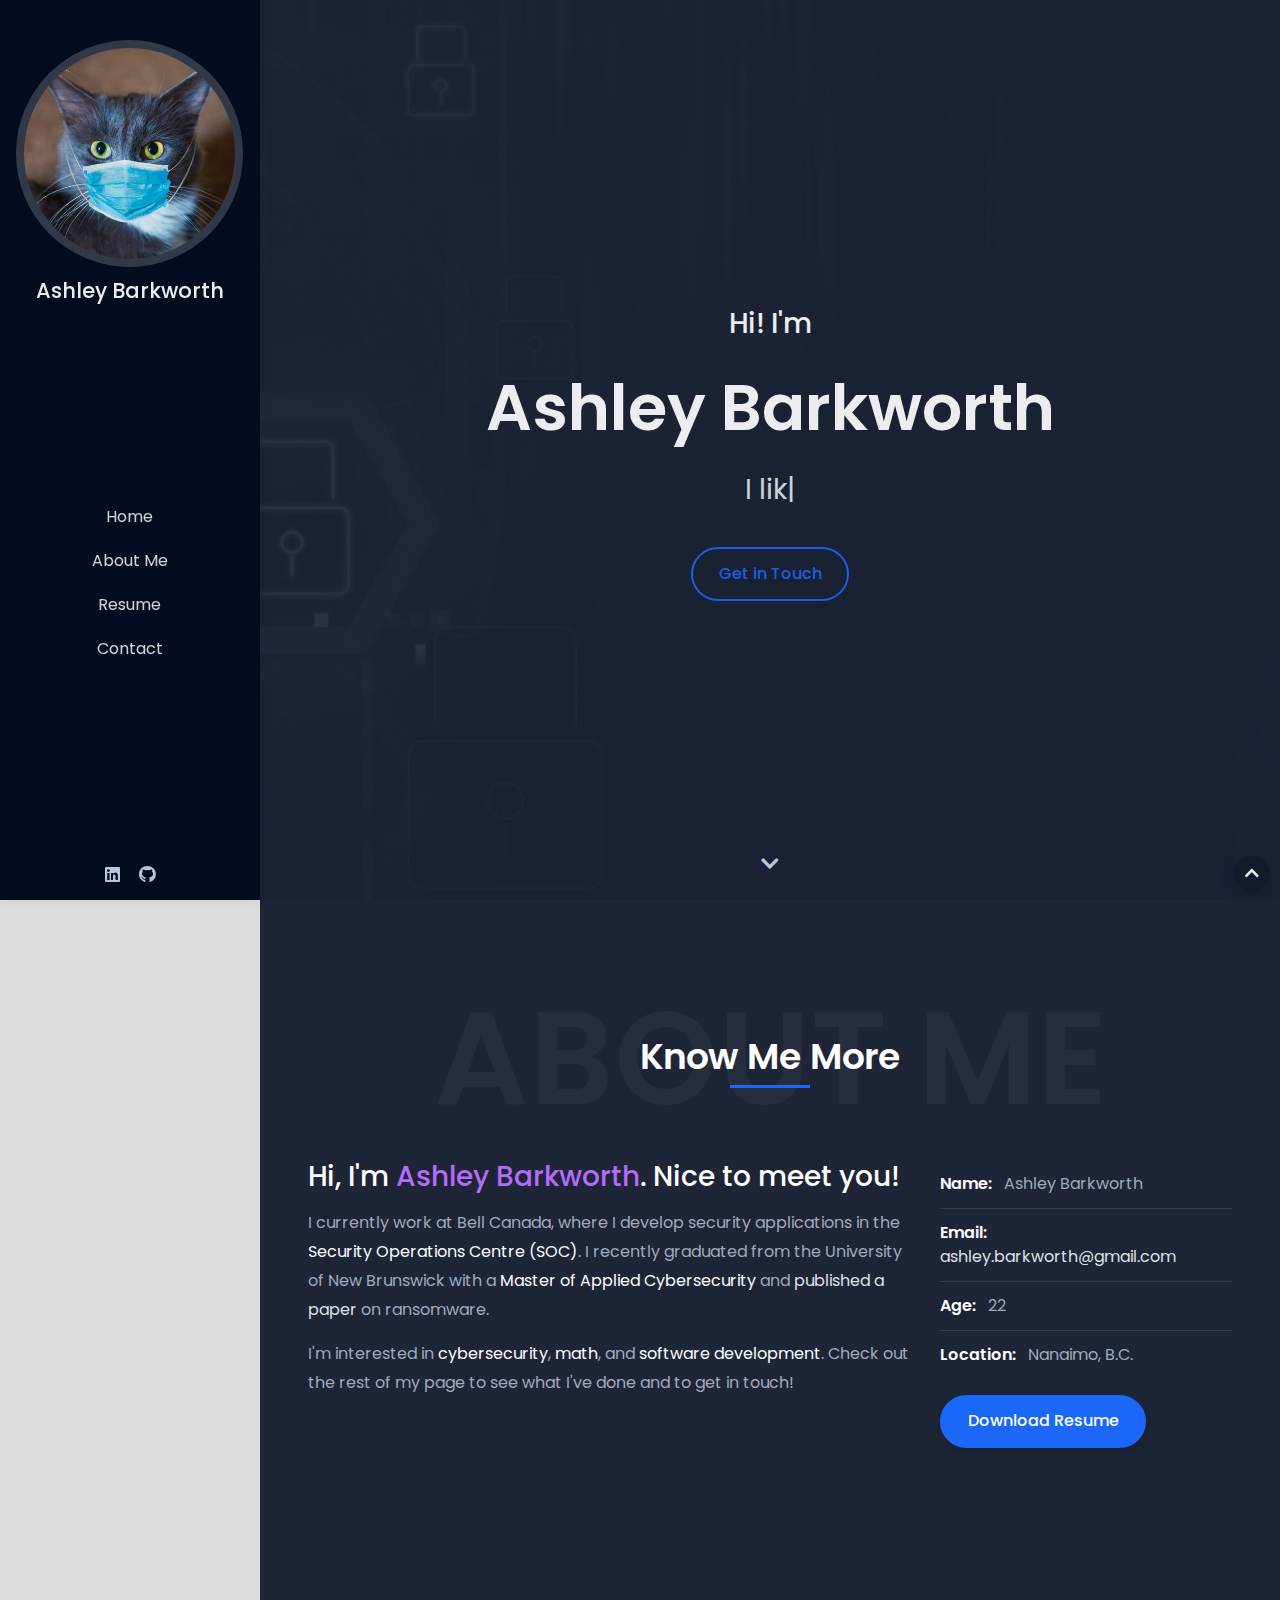
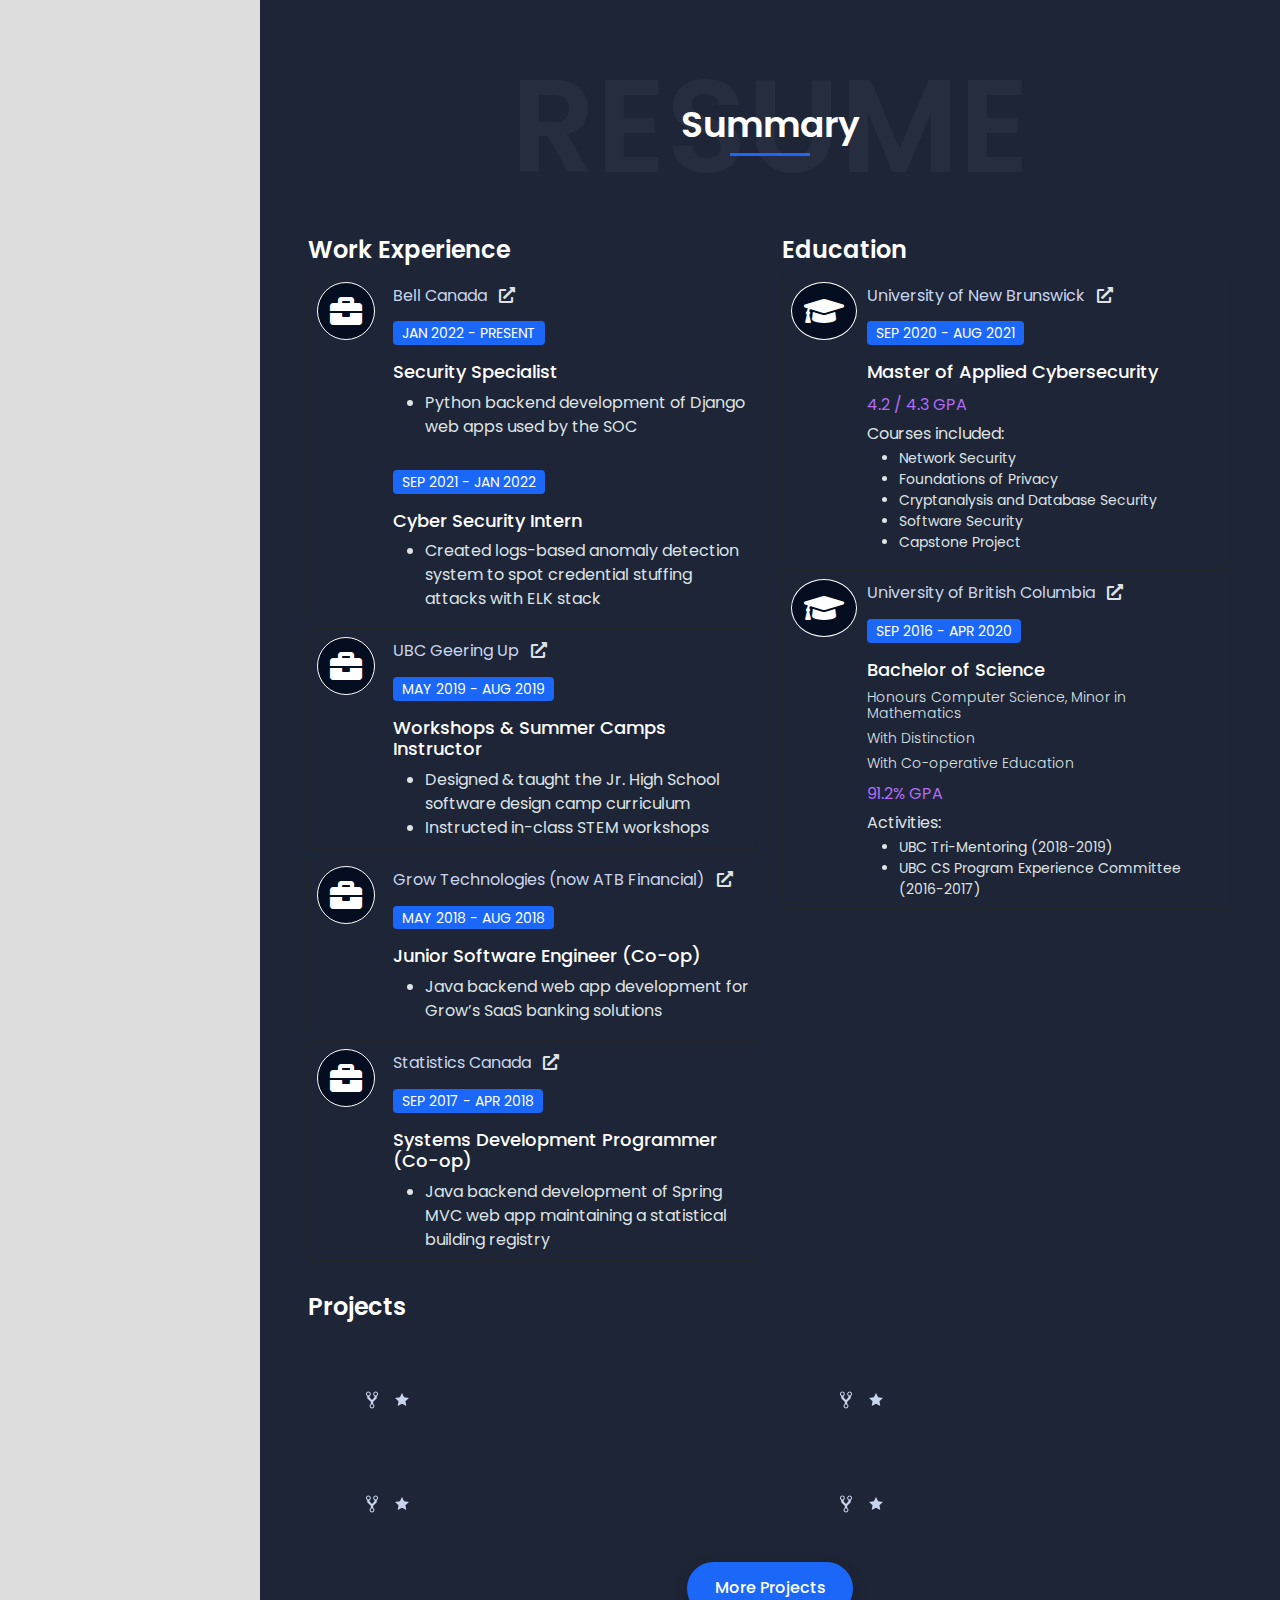
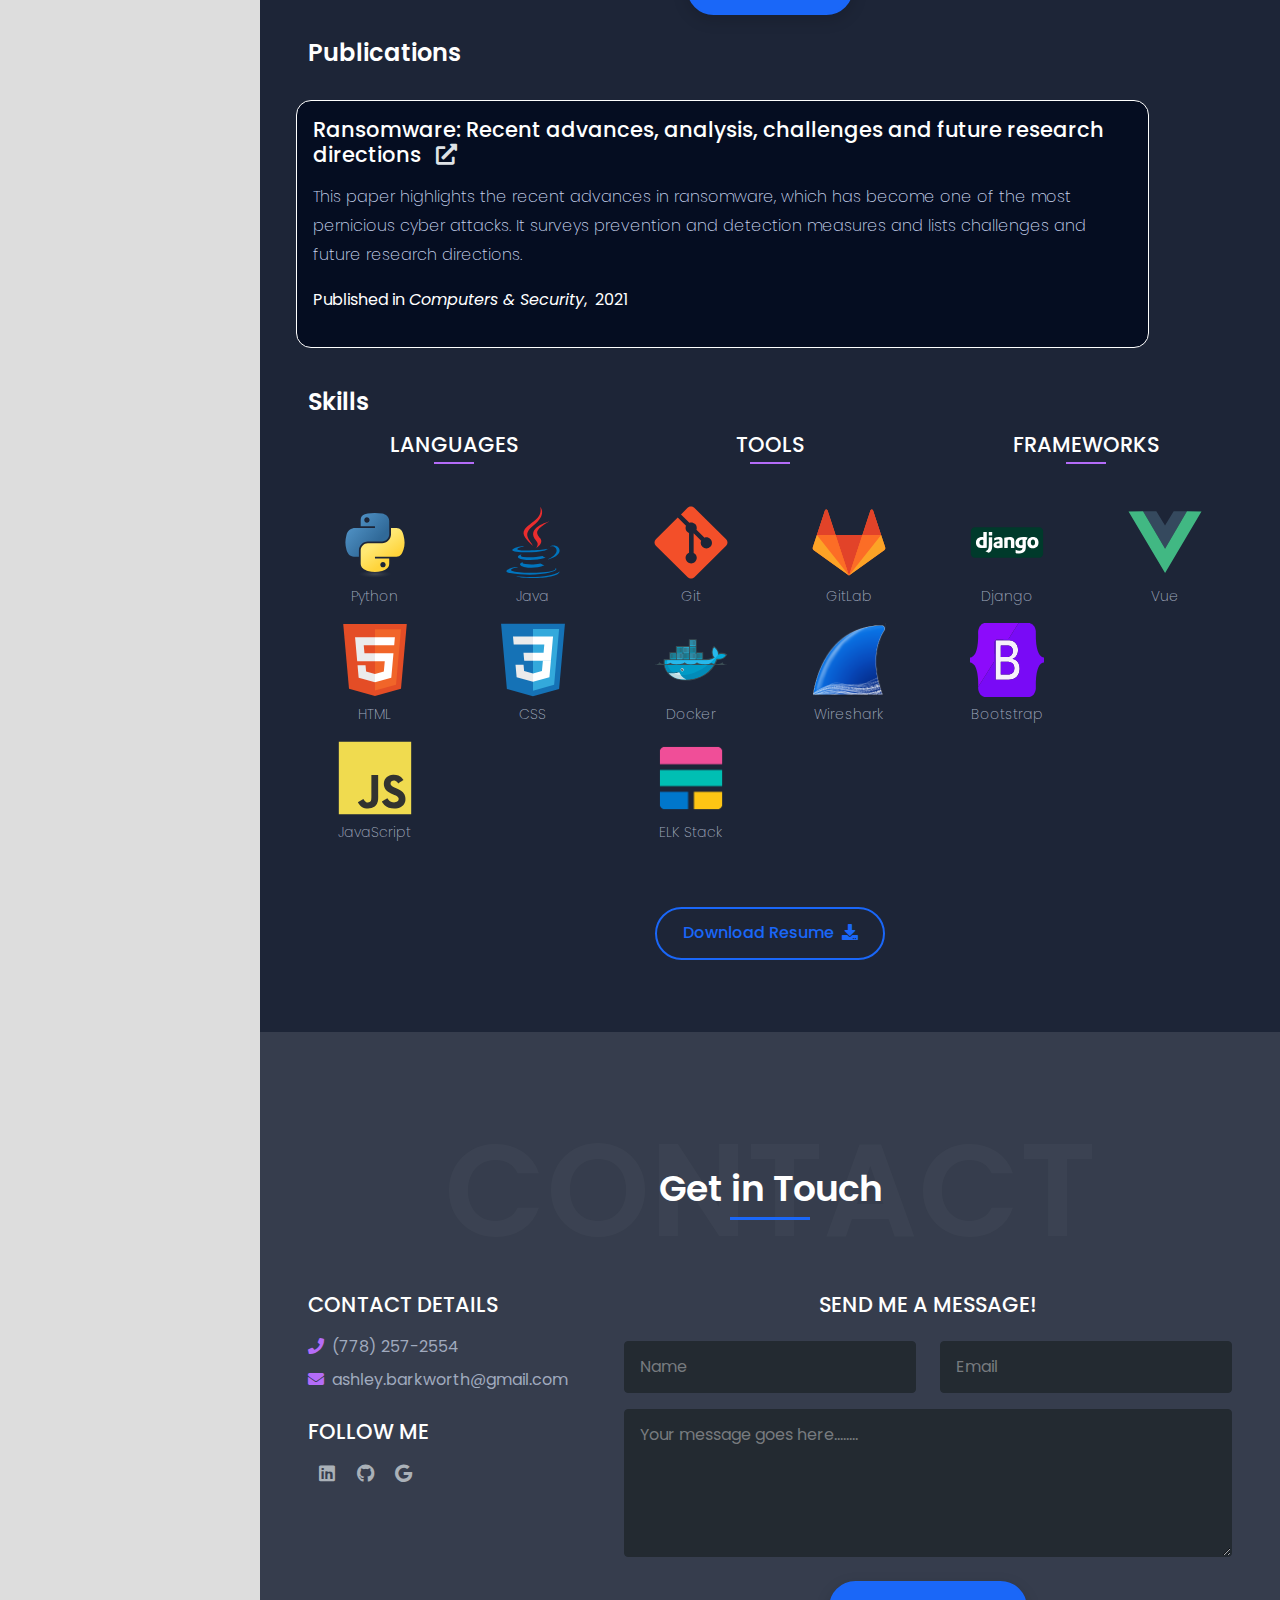
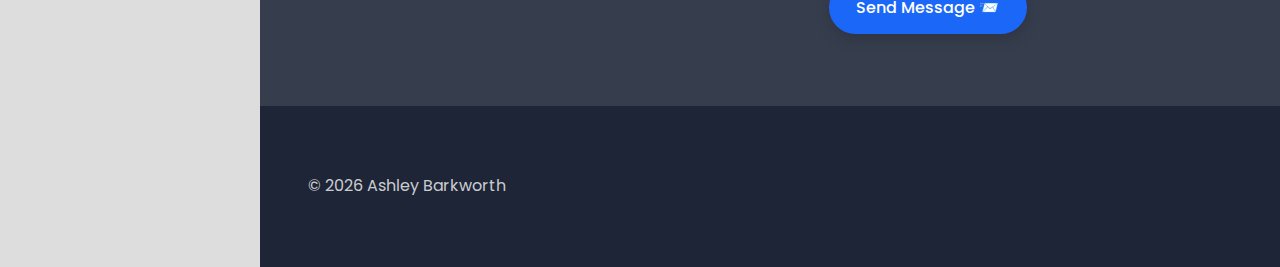
==== index.html @ 54fefbf1 "fixed link, changed skills padding and font color" ====
<!DOCTYPE html>
<html lang="en">
  <head>
    <!-- Required meta tags -->
    <meta charset="utf-8">
    <meta name="viewport" content="width=device-width, initial-scale=1, shrink-to-fit=no">
    <title>Ashley Barkworth</title>
    <!-- Web Fonts -->
    <link rel="stylesheet" href="https://fonts.googleapis.com/css?family=Poppins:100,200,300,400,500,600,700,800,900" type="text/css">
    <!-- Stylesheet============================== -->
    <!-- Bootstrap CSS -->
    <link rel="stylesheet" href="assets/css/bootstrap.min.css">
    <!-- Font Awesome Icons -->
    <link rel="stylesheet" type="text/css" href="assets/css/all.min.css">
<!--    &lt;!&ndash; Owl Carousel &ndash;&gt;-->
<!--    <link rel="stylesheet" type="text/css" href="vendor/owl.carousel/assets/owl.carousel.min.css">-->
    <!-- Magnific Popup -->
    <link rel="stylesheet" type="text/css" href="assets/css/magnific-popup.css">
    <!-- Custom CSS -->
    <link rel="stylesheet" type="text/css" href="assets/css/stylesheet.css">

  </head>

  <body class ="side-header" data-spy="scroll" data-target=".navbar" data-offset="1">
  <!-- Preloader -->
  <div class="preloader preloader-dark">
      <div class="lds-ellipsis">
          <div></div>
          <div></div>
          <div></div>
          <div></div>
      </div>
  </div>
    <div id="main-wrapper">
        <header id="header" class="sticky-top">
          <!-- Navbar Start -->
          <nav class="primary-menu navbar navbar-expand-lg bg-dark navbar-text-light border-bottom-0">
              <div class="container-fluid position-relative h-100 flex-lg-column pl-3 px-lg-3 pt-lg-3 pb-lg-2">
                <!-- Logo -->
                <a href="index.html" class="mb-lg-auto mt-lg-4">
                    <span class="bg-dark-2 rounded-pill p-2 mb-lg-1 d-none d-lg-inline-block">
                        <img class="img-fluid rounded-pill d-block" src="img/profile.jpg" alt="Profile Picture">
                    </span>
                    <h1 class="text-5 text-white text-center mb-0 d-lg-block nounderline">Ashley Barkworth</h1>
                </a>
                <!-- Logo End -->
                <div id="header-nav" class="collapse navbar-collapse w-100 my-lg-auto">
                  <ul class="navbar-nav text-lg-center my-lg-auto py-lg-3">
                    <li class="nav-item"><a class="nav-link smooth-scroll" href="#home">Home</a></li>
                    <li class="nav-item"><a class="nav-link smooth-scroll" href="#about">About Me</a></li>
                    <li class="nav-item"><a class="nav-link smooth-scroll" href="#resume">Resume</a></li>
                    <!-- <li class="nav-item"><a class="nav-link" href="https://Halim.Website/blog">Projects</a></li> -->
                    <li class="nav-item"><a class="nav-link smooth-scroll" href="#contact">Contact</a></li>
                  </ul>
                </div>
                <ul class="social-icons social-icons-sm mt-lg-auto ml-auto ml-lg-0 mb-n1 d-flex">
                  <li class="social-icons-linkedin">
                      <a data-toggle="tooltip" href="https://www.linkedin.com/in/ashley-barkworth/" target="_blank" title="LinkedIn"><i class="fab fa-linkedin"></i></a>
                  </li>
                  <li class="social-icons-github">
                      <a data-toggle="tooltip" href="https://github.com/ashleybarkworth" target="_blank" title="GitHub"><i class="fab fa-github"></i></a>
                  </li>
                  <!-- <li class="social-ico    ns-facebook"><a data-toggle="tooltip" href="https://www.facebook.com/ahmed.heshamabdelhalim.96" target="_blank" title="" data-original-title="Facebook"><i class="fab fa-facebook"></i></a></li> -->
                </ul>
                <button class="navbar-toggler" type="button" data-toggle="collapse" data-target="#header-nav">
                    <span></span><span></span><span></span>
                </button>
              </div>
            </nav>
        <!-- Navbar End -->
        </header>
        <!-- Header End -->
        <!-- Content ============================================= -->
        <div id="content" role="main">
          <!-- Intro ============================================= -->
          <section id="home">
          <div class="hero-wrap">
            <div class="hero-mask opacity-8 bg-dark"></div>
            <div class="hero-bg parallax"
                 style="background-image: url(./img/background.jpeg); opacity: 0.5; background-size: cover; background-attachment: fixed; background-position: center -72.5px; background-repeat: no-repeat no-repeat;"></div>
            <div class="hero-content section d-flex fullscreen">
              <div class="container my-auto">
                <div class="row">
                  <div class="col-12 text-center">
                    <div class="typed-strings" style="display: none;">
                        <p>I like <span class="text-primary">cybersecurity</span></p>
                        <p>I like <span class="text-primary">programming</span></p>
                        <p>I like <span class="text-primary">solving problems</span></p>
                    </div>
                    <p class="text-7 font-weight-500 text-white mb-2 mb-md-3"> Hi! I'm </p>
                    <h2 class="text-16 font-weight-600 text-white mb-2 mb-md-3">Ashley Barkworth</h2>
                    <p class="text-7 text-light mb-4"><span class="typed"></span><span class="typed-cursor"></span></p>
                    <div class="container">
                      <a href="#contact" class="btn btn-outline-primary rounded-pill shadow-none smooth-scroll mt-2">Get in Touch</a>
                    </div>
                  </div>
                </div>
              </div>
              <a href="#about" class="scroll-down-arrow text-light-2 smooth-scroll"><span class="animated"><i class="fa fa-chevron-down"></i></span></a> </div>
          </div>
          </section>
        <!-- Intro End -->
        <section id="about" class="section bg-dark-1">
          <div class="container px-lg-5">
            <!-- Heading -->
            <div class="position-relative d-flex text-center mb-3">
                <h2 class="text-24 text-muted opacity-1 text-uppercase font-weight-600 w-100 mb-0">About Me</h2>
                <p class="text-9 text-white font-weight-600 position-absolute w-100 align-self-center line-height-4 mb-0">Know Me More<span class="heading-separator-line border-bottom border-3 border-primary position-abolute d-block mx-auto"></span> </p>
            </div>
            <!-- Heading end-->
            <div class="row">
                <div class="col-lg-8 text-lg-left">
                    <h2 class="text-7 text-white mb-3">Hi, I'm <span class="text-primary">Ashley Barkworth</span>. Nice to meet you!</h2>
                    <p class="text-light-3 font-weight-400 description">I currently work at Bell Canada, where I develop security applications in the
                        <span class="highlight">Security Operations Centre (SOC)</span>. I recently graduated from the University of New Brunswick with a
                        <span class="highlight">Master of Applied Cybersecurity</span> and
                        <a href="https://www.sciencedirect.com/science/article/pii/S016740482100314X" target="_blank">published a paper</a> on ransomware.
                    </p>
                    <p class="text-light-3 description">I'm interested in <span class="highlight">cybersecurity</span>, <span class="highlight">math</span>,
                        and <span class="highlight">software development</span>. Check out the rest of my page to see what I've done and to get in touch!</p>
                </div>
                <div class="col-lg-4 mt-5 mt-lg-0">
                    <div class="pl-4">
                        <ul class="list-style-2 list-style-light text-light-3">
                            <li><span class="text-white font-weight-600 mr-2">Name: </span> &nbsp; Ashley Barkworth</li>
                            <li><span class="text-white font-weight-600 mr-2">Email: </span> &nbsp; <a href="mailto:ashley.barkworth@gmail.com">ashley.barkworth@gmail.com</a></li>
                            <li><span class="text-white font-weight-600 mr-2">Age: </span> &nbsp; 22</li>
                            <li class="border-0"><span class="text-white font-weight-600 mr-2">Location: </span> &nbsp; Nanaimo, B.C.</li>
                        </ul>
                        <a href="resume.pdf" target="_blank" class="btn btn-primary rounded-pill ">Download Resume</a>
                    </div>
                </div>
            </div>
            <div class="brands-grid separator-border separator-border-light mt-5">
                <div class="row">
<!--                    <div class="col-6 col-md-6">-->
<!--                        <div class="featured-box text-center">-->
<!--                            <h4 class="text-12 text-white-50 mb-0"><span class="counter" data-from="0" data-to="4">4</span>+</h4>-->
<!--                            <p class="text-light mb-0">Years of Experience</p>-->
<!--                        </div>-->
<!--                    </div>-->
<!--                    <div class="col-6 col-md-6">-->
<!--                        <div class="featured-box text-center">-->
<!--                            <h4 class="text-12 text-white-50 mb-0"><span class="counter" data-from="0" data-to="10">10</span>+</h4>-->
<!--                            <p class="text-light mb-0">Courses &amp; Certificates</p>-->
<!--                        </div>-->
<!--                    </div>-->
                </div>
            </div>
          </div>
        </section>
        <!-- Resume -->
        <section id="resume" class="section bg-dark-1">
            <div class="container px-lg-5">
                <!-- Heading -->
                <div class="position-relative d-flex text-center mb-3">
                    <h2 class="text-24 text-muted opacity-1 text-uppercase font-weight-600 w-100 mb-0">Resume</h2>
                    <p class="text-9 text-white font-weight-600 position-absolute w-100 align-self-center line-height-4 mb-0">Summary<span class="heading-separator-line border-bottom border-3 border-primary position-abolute d-block mx-auto"></span> </p>
                </div>
                <!-- Work Experience & Education -->
                <div class="row">
                    <!-- My Experience -->
                    <div class="col-md-6">
                        <h2 class="text-6 text-white font-weight-600 pt-2 mb-2">Work Experience</h2>
                        <!-- Bell Canada -->
                        <div class="border border-dark rounded p-2 mb-2">
                            <div class="row">
                                <div class="col-md-2">
                                    <i class="fas fa-briefcase fa-2x circle-icon"></i>
                                </div>
                                <div class="col-md-10">
                                    <!-- Full-Time -->
                                    <p class="text-light-2 text-3 font-weight-250 mb-1">Bell Canada &nbsp;
                                        <a href="https://www.bell.ca" target="_blank"><i class="fas fa-external-link-alt"></i></a>
                                    </p>
                                    <p class="badge badge-success date text-2 font-weight-400 date">JAN 2022 - PRESENT</p>
                                    <h3 class="text-4 text-white">Security Specialist</h3>
                                    <p class="text-light mb-0"></p>
                                    <ul class="text-light mb-0">
                                        <li>Python backend development of Django web apps used by the SOC</li>
<!--                                        <li>Using Python, Django, PostgreSQL, Docker, and Kafka</li>-->
                                    </ul>
                                    <br>
                                    <!-- Bell Internship -->
                                    <p class="badge badge-success date text-2 font-weight-400">SEP 2021 - JAN 2022</p>
                                    <h3 class="text-4 text-white">Cyber Security Intern</h3>
                                    <!--<img class="logo-resume" src="images/clients/vodafone.png" alt="" />-->
                                    <p class="text-light mb-0"></p>
                                    <ul class="text-light mb-0">
                                        <li>Created logs-based anomaly detection system to spot credential stuffing attacks with ELK stack</li>
                                    </ul>
                                </div>
                            </div>
                        </div>
                        <!--Geering Up-->
                        <div class="border border-dark rounded p-2 mb-2">
                            <div class="row">
                                <div class="col-md-2">
                                    <i class="fas fa-briefcase fa-2x circle-icon"></i>
                                </div>
                                <div class="col-md-10">
                                    <p class="text-light-2 text-3 font-weight-250 mb-1">UBC Geering Up &nbsp;
                                        <a href="https://geeringup.apsc.ubc.ca" target="_blank"><i class="fas fa-external-link-alt"></i></a>
                                    </p>
                                    <p class="badge badge-success date text-2 font-weight-400">MAY 2019 - AUG 2019</p>
                                    <h3 class="text-4 text-white">Workshops & Summer Camps Instructor</h3>
                                    <ul class="text-light mb-0">
                                        <li>Designed & taught the Jr. High School software design camp curriculum</li>
                                        <li>Instructed in-class STEM workshops</li>
                                    </ul>
                                </div>
                            </div>
                        </div>
                        <!--Grow-->
                        <div class="border border-dark rounded p-2 mb-2">
                            <div class="row">
                                <div class="col-md-2">
                                    <i class="fas fa-briefcase fa-2x circle-icon"></i>
                                </div>
                                <div class="col-md-10">
                                    <p class="text-light-2 text-3 font-weight-250 mb-1">Grow Technologies (now ATB Financial) &nbsp;
                                        <a href="https://www.linkedin.com/company/poweredbygrow/?originalSubdomain=ca" target="_blank"><i class="fas fa-external-link-alt"></i></a>
                                    </p>
                                    <p class="badge badge-success date text-2 font-weight-400">MAY 2018 - AUG 2018</p>
                                    <h3 class="text-4 text-white">Junior Software Engineer (Co-op)</h3>
                                    <ul class="text-light mb-0">
                                        <li>Java backend web app development for Grow’s SaaS banking solutions</li>
                                    </ul>
                                </div>
                            </div>
                        </div>
                        <!-- Statistics Canada -->
                        <div class="border border-dark rounded p-2 mb-2">
                            <div class="row">
                                <div class="col-md-2">
                                    <i class="fas fa-briefcase fa-2x circle-icon"></i>
                                </div>
                                <div class="col-md-10">
                                <p class="text-light-2 text-3 font-weight-250 mb-1">Statistics Canada &nbsp;
                                    <a href="https://www.statcan.gc.ca/en/start" target="_blank"><i class="fas fa-external-link-alt"></i></a>
                                </p>
                                <p class="badge badge-success date text-2 font-weight-400">SEP 2017 - APR 2018</p>
                                <h3 class="text-4 text-white">Systems Development Programmer (Co-op)</h3>
                                  <ul class="text-light mb-0">
                                    <li>Java backend development of Spring MVC web app maintaining a statistical building registry</li>
                                  </ul>
                                </div>
                            </div>
                        </div>
                    </div>
                    <div class="col-md-6">
                        <!-- Education -->
                        <h2 class="text-6 text-white font-weight-600 mt-2 mb-2">Education</h2>
                            <div class="border border-dark rounded p-2 mb-2">
                                <div class="row">
                                    <div class="col-md-2">
                                        <i class="fas fa-graduation-cap fa-2x circle-icon"></i>
                                    </div>
                                    <div class="col-md-10">
                                        <p class="text-light-2 text-3 font-weight-250 mb-1">University of New Brunswick &nbsp;
                                            <a href="https://www.unb.ca/fredericton/cs/grad/masters/macsec/index.html" target="_blank">
                                                <i class="fas fa-external-link-alt"></i>
                                            </a>
                                        </p>
                                        <p class="badge badge-success date text-2 font-weight-400">SEP 2020 - AUG 2021</p>
                                        <h3 class="text-4 text-white">Master of Applied Cybersecurity</h3>
                                        <div class="gpa">
                                            <p>4.2 / 4.3 GPA</p>
                                        </div>
                                        <p class="text-light mb-0">Courses included:</p>
                                        <ul class="text-light text-2 mb-0">
                                            <li>Network Security</li>
                                            <li>Foundations of Privacy</li>
                                            <li>Cryptanalysis and Database Security</li>
                                            <li>Software Security</li>
                                            <li>Capstone Project</li>
                                        </ul>
                                    </div>
                                </div>
                            </div>
                            <div class="border border-dark rounded p-2 mb-2">
                                <div class="row">
                                    <div class="col-md-2">
                                        <i class="fas fa-graduation-cap fa-2x circle-icon"></i>
                                    </div>
                                    <div class="col-md-10">
                                        <p class="text-light-2 text-3 font-weight-250 mb-1">University of British Columbia &nbsp;
                                            <a href="https://www.cs.ubc.ca" target="_blank"><i class="fas fa-external-link-alt"></i></a>
                                        </p>
                                        <p class="badge badge-success date text-2 font-weight-400">SEP 2016 - APR 2020</p>
                                        <h3 class="text-4 text-white">Bachelor of Science</h3>
                                        <h3 class="text-2 text-light text-info font-weight-300">Honours Computer Science, Minor in Mathematics</h3>
                                        <h3 class="text-2 text-light text-info font-weight-300">With Distinction</h3>
                                        <h3 class="text-2 text-light text-info font-weight-300">With Co-operative Education</h3>
                                        <div class="gpa">
                                            <p>91.2% GPA</p>
                                        </div>
                                        <p class="text-light mb-0">Activities:</p>
                                        <ul class="text-light text-2 mb-0">
                                            <li>UBC Tri-Mentoring (2018-2019)</li>
                                            <li>UBC CS Program Experience Committee (2016-2017)</li>
                                        </ul>
                                    </div>
                                </div>
                            </div>
                        </div>
                </div>
                <!-- Projects -->
                <h2 class="text-6 text-white font-weight-600 mt-4 mb-3">Projects</h2>
                <div class="row">
                    <div class="col-md-6">
                        <div class="github-repo" id="repo1">
                            <a href="" class="repo-link" target="blank">
                            <div class="repo">
                                <div class="repo-name"></div>
                                <div class="repo-description"></div>
                                <div class="repo-stats">
                                    <div class="repo-left-stat">
                                            <span>
                                                <div class="language-color stats-component"></div>
                                                <p class="primaryLanguage stats-component"></p>
                                            </span>
                                            <span>
                                                <svg
                                                        aria-hidden="true"
                                                        class="octicon repo-star-svg stats-component"
                                                        height="20"
                                                        role="img"
                                                        viewBox="0 0 10 16"
                                                        width="12"
                                                        fill="#C9D5EE"
                                                >
                                                    <path
                                                            fill-rule="evenodd"
                                                            d="M8 1a1.993 1.993 0 0 0-1 3.72V6L5 8 3 6V4.72A1.993 1.993 0 0 0 2 1a1.993 1.993 0 0 0-1 3.72V6.5l3 3v1.78A1.993 1.993 0 0 0 5 15a1.993 1.993 0 0 0 1-3.72V9.5l3-3V4.72A1.993 1.993 0 0 0 8 1zM2 4.2C1.34 4.2.8 3.65.8 3c0-.65.55-1.2 1.2-1.2.65 0 1.2.55 1.2 1.2 0 .65-.55 1.2-1.2 1.2zm3 10c-.66 0-1.2-.55-1.2-1.2 0-.65.55-1.2 1.2-1.2.65 0 1.2.55 1.2 1.2 0 .65-.55 1.2-1.2 1.2zm3-10c-.66 0-1.2-.55-1.2-1.2 0-.65.55-1.2 1.2-1.2.65 0 1.2.55 1.2 1.2 0 .65-.55 1.2-1.2 1.2z"
                                                    ></path>
                                                </svg>
                                                <p class="forkCount stats-component"></p>
                                            </span>
                                            <span>
                                                <svg
                                                        aria-hidden="true"
                                                        class="octicon repo-star-svg stats-component"
                                                        height="20"
                                                        role="img"
                                                        viewBox="0 0 14 16"
                                                        width="14"
                                                        fill="#C9D5EE"
                                                >
                                                  <path
                                                          fill-rule="evenodd"
                                                          d="M14 6l-4.9-.64L7 1 4.9 5.36 0 6l3.6 3.26L2.67 14 7 11.67 11.33 14l-.93-4.74L14 6z"
                                                  ></path>
                                                </svg>
                                                <p class="starCount stats-component"></p>
                                            </span>
                                        </div>
                                        <div class="right-repo-stat">
                                            <span>
                                                <div class="diskUsage stats-component"></div>
                                            </span>
                                        </div>
                                    </div>
                                </div>
                            </a>
                        </div>
                    </div>
                    <div class="col-md-6">
                        <div class="github-repo" id="repo2">
                            <a href="" class="repo-link" target="blank">
                            <div class="repo">
                            <div class="repo-name"></div>
                            <div class="repo-description"></div>
                            <div class="repo-stats">
                                <div class="repo-left-stat">
                                        <span>
                                            <div class="language-color stats-component"></div>
                                            <p class="primaryLanguage stats-component"></p>
                                        </span>
                                    <span>
                                            <svg
                                                    aria-hidden="true"
                                                    class="octicon repo-star-svg stats-component"
                                                    height="20"
                                                    role="img"
                                                    viewBox="0 0 10 16"
                                                    width="12"
                                                    fill="#C9D5EE"
                                            >
                                                <path
                                                        fill-rule="evenodd"
                                                        d="M8 1a1.993 1.993 0 0 0-1 3.72V6L5 8 3 6V4.72A1.993 1.993 0 0 0 2 1a1.993 1.993 0 0 0-1 3.72V6.5l3 3v1.78A1.993 1.993 0 0 0 5 15a1.993 1.993 0 0 0 1-3.72V9.5l3-3V4.72A1.993 1.993 0 0 0 8 1zM2 4.2C1.34 4.2.8 3.65.8 3c0-.65.55-1.2 1.2-1.2.65 0 1.2.55 1.2 1.2 0 .65-.55 1.2-1.2 1.2zm3 10c-.66 0-1.2-.55-1.2-1.2 0-.65.55-1.2 1.2-1.2.65 0 1.2.55 1.2 1.2 0 .65-.55 1.2-1.2 1.2zm3-10c-.66 0-1.2-.55-1.2-1.2 0-.65.55-1.2 1.2-1.2.65 0 1.2.55 1.2 1.2 0 .65-.55 1.2-1.2 1.2z"
                                                ></path>
                                            </svg>
                                            <p class="forkCount stats-component"></p>
                                        </span>
                                    <span>
                                            <svg
                                                    aria-hidden="true"
                                                    class="octicon repo-star-svg stats-component"
                                                    height="20"
                                                    role="img"
                                                    viewBox="0 0 14 16"
                                                    width="14"
                                                    fill="#C9D5EE"
                                            >
                                              <path
                                                      fill-rule="evenodd"
                                                      d="M14 6l-4.9-.64L7 1 4.9 5.36 0 6l3.6 3.26L2.67 14 7 11.67 11.33 14l-.93-4.74L14 6z"
                                              ></path>
                                            </svg>
                                            <p class="starCount stats-component"></p>
                                        </span>
                                </div>
                                <div class="right-repo-stat">
                                        <span>
                                            <div class="diskUsage stats-component"></div>
                                        </span>
                                </div>
                            </div>
                            </div>
                            </a>
                        </div>
                    </div>
                    <div class="col-md-6">
                        <div class="github-repo" id="repo3">
                            <a href="" class="repo-link" target="blank">
                            <div class="repo">
                                <div class="repo-name"></div>
                                <div class="repo-description"></div>
                                <div class="repo-stats">
                                    <div class="repo-left-stat">
                                            <span>
                                                <div class="language-color stats-component"></div>
                                                <p class="primaryLanguage stats-component"></p>
                                            </span>
                                        <span>
                                                <svg
                                                        aria-hidden="true"
                                                        class="octicon repo-star-svg stats-component"
                                                        height="20"
                                                        role="img"
                                                        viewBox="0 0 10 16"
                                                        width="12"
                                                        fill="#C9D5EE"
                                                >
                                                    <path
                                                            fill-rule="evenodd"
                                                            d="M8 1a1.993 1.993 0 0 0-1 3.72V6L5 8 3 6V4.72A1.993 1.993 0 0 0 2 1a1.993 1.993 0 0 0-1 3.72V6.5l3 3v1.78A1.993 1.993 0 0 0 5 15a1.993 1.993 0 0 0 1-3.72V9.5l3-3V4.72A1.993 1.993 0 0 0 8 1zM2 4.2C1.34 4.2.8 3.65.8 3c0-.65.55-1.2 1.2-1.2.65 0 1.2.55 1.2 1.2 0 .65-.55 1.2-1.2 1.2zm3 10c-.66 0-1.2-.55-1.2-1.2 0-.65.55-1.2 1.2-1.2.65 0 1.2.55 1.2 1.2 0 .65-.55 1.2-1.2 1.2zm3-10c-.66 0-1.2-.55-1.2-1.2 0-.65.55-1.2 1.2-1.2.65 0 1.2.55 1.2 1.2 0 .65-.55 1.2-1.2 1.2z"
                                                    ></path>
                                                </svg>
                                                <p class="forkCount stats-component"></p>
                                            </span>
                                        <span>
                                                <svg
                                                        aria-hidden="true"
                                                        class="octicon repo-star-svg stats-component"
                                                        height="20"
                                                        role="img"
                                                        viewBox="0 0 14 16"
                                                        width="14"
                                                        fill="#C9D5EE"
                                                >
                                                  <path
                                                          fill-rule="evenodd"
                                                          d="M14 6l-4.9-.64L7 1 4.9 5.36 0 6l3.6 3.26L2.67 14 7 11.67 11.33 14l-.93-4.74L14 6z"
                                                  ></path>
                                                </svg>
                                                <p class="starCount stats-component"></p>
                                            </span>
                                    </div>
                                    <div class="right-repo-stat">
                                            <span>
                                                <div class="diskUsage stats-component"></div>
                                            </span>
                                    </div>
                                </div>
                            </div>
                            </a>
                            <!--                                        <a href="#" class="btn btn-primary">Go somewhere</a>-->
                        </div>
                    </div>
                    <div class="col-md-6">
                        <div class="github-repo" id="repo4">
                            <a href="" class="repo-link" target="blank">
                            <div class="repo">
                                <div class="repo-name"></div>
                                <div class="repo-description"></div>
                                <div class="repo-stats">
                                    <div class="repo-left-stat">
                                            <span>
                                                <div class="language-color stats-component"></div>
                                                <p class="primaryLanguage stats-component"></p>
                                            </span>
                                        <span>
                                                <svg
                                                        aria-hidden="true"
                                                        class="octicon repo-star-svg stats-component"
                                                        height="20"
                                                        role="img"
                                                        viewBox="0 0 10 16"
                                                        width="12"
                                                        fill="#C9D5EE"
                                                >
                                                    <path
                                                            fill-rule="evenodd"
                                                            d="M8 1a1.993 1.993 0 0 0-1 3.72V6L5 8 3 6V4.72A1.993 1.993 0 0 0 2 1a1.993 1.993 0 0 0-1 3.72V6.5l3 3v1.78A1.993 1.993 0 0 0 5 15a1.993 1.993 0 0 0 1-3.72V9.5l3-3V4.72A1.993 1.993 0 0 0 8 1zM2 4.2C1.34 4.2.8 3.65.8 3c0-.65.55-1.2 1.2-1.2.65 0 1.2.55 1.2 1.2 0 .65-.55 1.2-1.2 1.2zm3 10c-.66 0-1.2-.55-1.2-1.2 0-.65.55-1.2 1.2-1.2.65 0 1.2.55 1.2 1.2 0 .65-.55 1.2-1.2 1.2zm3-10c-.66 0-1.2-.55-1.2-1.2 0-.65.55-1.2 1.2-1.2.65 0 1.2.55 1.2 1.2 0 .65-.55 1.2-1.2 1.2z"
                                                    ></path>
                                                </svg>
                                                <p class="forkCount stats-component"></p>
                                            </span>
                                        <span>
                                                <svg
                                                        aria-hidden="true"
                                                        class="octicon repo-star-svg stats-component"
                                                        height="20"
                                                        role="img"
                                                        viewBox="0 0 14 16"
                                                        width="14"
                                                        fill="#C9D5EE"
                                                >
                                                  <path
                                                          fill-rule="evenodd"
                                                          d="M14 6l-4.9-.64L7 1 4.9 5.36 0 6l3.6 3.26L2.67 14 7 11.67 11.33 14l-.93-4.74L14 6z"
                                                  ></path>
                                                </svg>
                                                <p class="starCount stats-component"></p>
                                            </span>
                                    </div>
                                    <div class="right-repo-stat">
                                            <span>
                                                <div class="diskUsage stats-component"></div>
                                            </span>
                                    </div>
                                </div>
                            </div>
                            </a>
                        </div>
                    </div>
                </div>
                <div class="text-center mt-3">
                    <a href="https://github.com/ashleybarkworth" target="_blank"
                        class="btn btn-primary rounded-pill ">More Projects</a>
                </div>
                <!-- Publications -->
                <h2 class="text-6 text-white font-weight-600 mt-4 mb-3">Publications</h2>
                <div class="row">
                    <div class="publications text-light-3 mt-3 mb-3">
                    <h4 class="text-5 text-white">
                        Ransomware: Recent advances, analysis, challenges and future research directions
                        <a href="https://www.sciencedirect.com/science/article/pii/S016740482100314X" target="_blank"> &nbsp;
                            <i class="fas fa-external-link-alt"></i>
                        </a>
                    </h4>
                    <div class="publications-details text-light-2 mt-3 font-weight-200">
                    <p class="text-light-2">This paper highlights the recent advances in ransomware, which has become one of the most pernicious cyber attacks.
                    It surveys prevention and detection measures and lists challenges and future research directions.</p>
                    <p class="text-white font-weight-400">Published in <em>Computers & Security</em>,&nbsp; 2021</p>
                    </div>
                </div>
                </div>
                <!-- Skills -->
                <h2 class="text-6 text-white font-weight-600 mt-4 mb-3">Skills</h2>
                <div class="row">
                    <div class="col-md-4">
                        <h3 class="text-5 text-center text-white mb-5 skill-category">LANGUAGES</h3>
                        <div class="row">
                            <div class="col-md-6 mr-3 left-col">
                                <figure class="skill mb-3">
                                    <img class="img-fluid icon" src="img/skills/python-original.svg" title="Python">
                                    <figcaption class="text-light-3 text-2 font-weight-200">Python</figcaption>
                                </figure>
                                <figure class="skill mb-3">
                                    <img class="img-fluid icon float-right" src="img/skills/html5-original.svg" title="HTML">
                                    <figcaption class="text-light-3 text-2 font-weight-200">HTML</figcaption>
                                </figure>
                                <figure class="skill mb-3">
                                    <img class="img-fluid icon" src="img/skills/javascript-original.svg" title="JavaScript">
                                    <figcaption class="text-light-3 text-2 font-weight-200">JavaScript</figcaption>
                                </figure>
                            </div>
                            <div class="col-md-6 ml-3 right-col">
                                <figure class="skill mb-3">
                                    <img class="img-fluid icon" src="img/skills/java-original.svg" title="Java">
                                    <figcaption class="text-light-3 text-2 font-weight-200">Java</figcaption>
                                </figure>
                                <figure class="skill mb-3">
                                    <img class="img-fluid icon" src="img/skills/css3-original.svg" title="CSS">
                                    <figcaption class="text-light-3 text-2 font-weight-200">CSS</figcaption>
                                </figure>
                            </div>
                        </div>
                    </div>
                    <div class="col-md-4">
                        <h3 class="text-5 text-center text-white mb-5 skill-category">TOOLS</h3>
                        <div class="row">
                            <div class="col-md-6 left-col">
                                <figure class="skill mb-3">
                                    <img class="img-fluid icon" src="img/skills/git-original.svg" title="Git">
                                    <figcaption class="text-light-3 text-2 font-weight-200">Git</figcaption>
                                </figure>
                                <figure class="skill mb-3">
                                    <img class="img-fluid icon" src="img/skills/docker-original.svg" title="Docker">
                                    <figcaption class="text-light-3 text-2 font-weight-200">Docker</figcaption>
                                </figure>
                                <figure class="skill mb-3">
                                    <img class="img-fluid icon" src="img/skills/elk.png" title="ELK">
                                    <figcaption class="text-light-3 text-2 font-weight-200">ELK Stack</figcaption>
                                </figure>
                            </div>
                            <div class="col-md-6 right-col">
                                <figure class="skill mb-3">
                                    <img class="img-fluid icon" src="img/skills/gitlab-original.svg" title="GitLab">
                                    <figcaption class="text-light-3 text-2 font-weight-200">GitLab</figcaption>
                                </figure>
                                <figure class="skill mb-3">
                                    <img class="img-fluid icon" src="img/skills/wireshark.png" title="Wireshark">
                                    <figcaption class="text-light-3 text-2 font-weight-200">Wireshark</figcaption>
                                </figure>
                            </div>
                        </div>
                    </div>
                    <div class="col-md-4">
                        <h3 class="text-5 text-center text-white mb-5 skill-category">FRAMEWORKS</h3>
                        <div class="row">
                            <div class="col-md-6 left-col">
                                <figure class="skill mb-3">
                                    <img class="img-fluid icon" src="img/skills/django-original.svg" title="Django">
                                    <figcaption class="text-light-3 text-2 font-weight-200">Django</figcaption>
                                </figure>
                                <figure class="skill mb-3">
                                    <img class="img-fluid icon" src="img/skills/bootstrap-original.svg" title="Bootstrap">
                                    <figcaption class="text-light-3 text-2 font-weight-200">Bootstrap</figcaption>
                                </figure>
                            </div>
                            <div class="col-md-6 right-col">
                                <figure class="skill mb-3">
                                    <img class="img-fluid icon" src="img/skills/vuejs-original.svg" title="Vue">
                                    <figcaption class="text-light-3 text-2 font-weight-200">Vue</figcaption>

                                </figure>
                            </div>
                        </div>
                    </div>
                </div>
            <div class="text-center mt-5">
                <a href="resume.pdf" target="_blank" class="btn btn-outline-primary rounded-pill shadow-none">
                    Download Resume &nbsp;<i class="fas fa-download"></i>
                </a>
            </div>
        </section>
        <!--Contact Me-->
        <section id="contact" class="section bg-dark-2">
            <div class="container px-lg-5">
                <!-- Heading -->
                <div class="position-relative d-flex text-center mb-3">
                    <h2 class="text-24 text-muted opacity-1 text-uppercase font-weight-600 w-100 mb-0">Contact</h2>
                    <p class="text-9 text-white font-weight-600 position-absolute w-100 align-self-center line-height-4 mb-0">Get in Touch<span class="heading-separator-line border-bottom border-3 border-primary position-abolute d-block mx-auto"></span> </p>
                </div>
                <!-- Heading end-->
                <div class="row">
                    <div class="col-md-5 col-xl-4 order-1 order-md-0 text-center text-md-start">
                        <h2 class="mb-3 text-5 text-white text-uppercase">Contact Details</h2>
                        <p class="text-3 text-light-3 mb-1">
                            <span class="text-primary text-3 mr-2">
                                <i class="fas fa-phone"></i>
                            </span>&nbsp;(778) 257-2554
                        </p>
                        <p class="text-3 text-light-3 mb-4">
                            <span class="text-primary text-3 mr-2">
                                <i class="fas fa-envelope"></i>
                            </span>&nbsp;ashley.barkworth@gmail.com
                        </p>
                        <h2 class="mb-3 text-5 text-white text-uppercase">Follow Me</h2>
                        <ul class="social-icons social-icons-muted ml-md-n2 justify-content-center justify-content-md-start">
                            <li class="social-icons-linkedin"><a data-toggle="tooltip" href="https://www.linkedin.com/in/ashley-barkworth/" target="_blank" title="LinkedIn"><i class="fab fa-linkedin"></i></a></li>
                            <li class="social-icons-github"><a data-toggle="tooltip" href="https://github.com/ashleybarkworth" target="_blank" title="GitHub"><i class="fab fa-github"></i></a></li>
                            <li class="social-icons-google"><a data-toggle="tooltip" href="mailto:ashley.barkworth@gmail.com" target="_blank" title="Gmail"><i class="fab fa-google"></i></a></li>
                        </ul>
                    </div>
                    <div class="col-md-7 col-xl-8 order-0 order-md-1">
                        <h2 class="mb-2 text-5 text-white text-uppercase text-center text-md-left">Send Me a Message!</h2>
                        <form id="contact-form1" class="form-dark" action="https://getform.io/f/a67d6d7b-3382-4145-abb3-d6ea29550188" method="post">
                            <div class="row">
                                <div class="col-xl-6 mt-3">
                                    <div class="form-group">
                                        <input name="name" type="text" class="form-control" required="" placeholder="Name">
                                    </div>
                                </div>
                                <div class="col-xl-6 mt-3">
                                    <div class="form-group">
                                        <input name="email" type="email" class="form-control" required="" placeholder="Email">
                                    </div>
                                </div>
                                <div class="form-group mt-3">
                                    <textarea name="form-message" class="form-control" rows="5" required="" placeholder="Your message goes here........"></textarea>
                                </div>
                            </div>
                            <!-- Recapchta details
                            <script src="https://www.google.com/recaptcha/api.js" async defer></script>
                            <div id="recaptcha-v2" data-sitekey="6LfGTPgZAAAAAE0EUSBYxzBw7TMQyByBTm35FEJP" class="g-recaptcha" ></div>
              -->
                            <p class="text-center mt-4 mb-0">
                                <button id="submit-btn" class="btn btn-primary rounded-pill d-inline-flex" type="submit">Send Message 📨</button>
                            </p>
                        </form>
                    </div>
                </div>

            </div>
        </section>
        <!--Contact End-->
        </div>
        <!-- Content End -->
        <!-- Footer -->
        <footer id="footer" class="section footer-text-light bg-dark-1">
            <div class="container px-lg-5">
                <div class="row">
                    <div class="col-lg-6 text-lg-left">
                        <p class="mb-1 mb-lg-0">&#169; <script>document.write(new Date().getFullYear())</script> Ashley Barkworth</p>
                    </div>
                    <div class="col-lg-6">
                        <ul class="nav nav-separator nav-separator-light justify-content-center justify-content-lg-end">
                            <!--<li class="nav-item"> <a class="nav-link" data-toggle="modal" data-target="#terms-policy" href="#">Terms & Policy</a></li>
                            <li class="nav-item"> <a class="nav-link" data-toggle="modal" data-target="#disclaimer" href="#">Disclaimer</a></li>-->
                        </ul>
                    </div>
                </div>
            </div>
        </footer>
        <!-- Footer End -->
    <!-- Back to Top Arrow -->
    <a id="back-to-top" class="rounded-circle" data-toggle="tooltip" title="Back to Top" href="javascript:void(0)"
       style="display: inline;"><i class="fa fa-chevron-up"></i></a>
    </div>
    <!-- JavaScript -->
    <script src="assets/js/jquery.min.js"></script>
    <script src="assets/js/bootstrap.bundle.min.js"></script>
    <!-- Easing -->
    <script src="assets/js/jquery.easing.min.js"></script>
    <!-- Appear -->
    <script src="assets/js/jquery.appear.min.js"></script>
    <!-- Counter -->
    <script src="assets/js/jquery.countTo.min.js"></script>
    <!-- Parallax -->
    <script src="assets/js/parallaxie.min.js"></script>
    <!-- Typed -->
    <script src="assets/js/typed.min.js"></script>
    <!-- Custom Theme -->
    <script src="assets/js/theme.js"></script>
    <style type="text/css" data-typed-js-css="true">
        .typed-cursor{
            opacity: 1;
        }
        .typed-cursor.typed-cursor--blink{
            animation: typedjsBlink 0.7s infinite;
            -webkit-animation: typedjsBlink 0.7s infinite;
            animation: typedjsBlink 0.7s infinite;
        }
        @keyframes typedjsBlink{
            50% { opacity: 0.0; }
        }
        @-webkit-keyframes typedjsBlink{
            0% { opacity: 1; }
            50% { opacity: 0.0; }
            100% { opacity: 1; }
        }
    </style>
    <script>
        user = 'ashleybarkworth';
        apiRepoUrl = `https://api.github.com/users/${user}`;

        // Get colours for GitHub languages
        var urlApi = 'https://api.github.com/users/murtazajafari/repos?per_page=10';
        var urlColors = 'https://raw.githubusercontent.com/ozh/github-colors/master/colors.json';
        var colors = null;

        fetch(urlApi)                    // fetch API data
            .then(res => res.json())
            .then(json => repos = json);  // append to repos
        fetch(urlColors)                 // fetch colors data
            .then(res => res.json())
            .then(json => {
                colors = json;
                console.log(colors);



                $.getJSON(apiRepoUrl + '/repos', function (data) {
                    numProjects = 4;

                    function compare(a, b) {
                        first_date = new Date(a.updated_at);
                        second_date = new Date(b.updated_at);
                        if (first_date > second_date) {
                            return -1
                        }
                        if (first_date < second_date) {
                            return 1
                        }
                        return 0
                    }

                    data.sort(compare);

                    for (let i = 0; i < numProjects; i++) {
                        id = i + 1;
                        repoId = "repo" + id;
                        repo = data[i];
                        console.log(repo);
                        repoBox = document.getElementById(repoId);
                        repoBox.getElementsByClassName("repo-name")[0].innerHTML = repo.name;
                        repoBox.getElementsByClassName("repo-description")[0].innerHTML = repo.description;
                        repoBox.querySelector('a').href = repo.html_url;
                        console.log("LANGUAGE", colors[repo.language].color);
                        repoBox.getElementsByClassName("primaryLanguage")[0].innerHTML = repo.language;
                        repoBox.getElementsByClassName("language-color")[0].style.backgroundColor = colors[repo.language].color;
                        repoBox.getElementsByClassName("forkCount")[0].innerHTML = repo.forks_count;
                        repoBox.getElementsByClassName("starCount")[0].innerHTML = repo.stargazers_count;
                        repoBox.getElementsByClassName("diskUsage")[0].innerHTML = repo.size + " KB";

                    }
            }); // append to colors

        });
    </script>
  </body>

  <style>
      .highlight {
          /*background: #B46CF8;*/
          color: #fff;
          /*font-weight: 500;*/
          /*padding: 0.15rem 0.3rem;*/
      }
      .gpa p {
          display:inline-block;
          /*background-color: #B46CF8 !important;*/
          color:  #B46CF8;
          font-weight: 400;
          margin-bottom: 0;
      }
      .github-repo {
          border-radius: 5px;
          padding: 2rem;
          color: #343a40;
          cursor: pointer;
          -webkit-transition: all 0.3s ease;
          -o-transition: all 0.3s ease;
          transition: all 0.3s ease;
      }
      .github-repo:hover {
          background-color: #B46CF8 !important;
          box-shadow: grey 0px 20px 30px -10px;
      }
      .repo-name {
          white-space: nowrap;
          text-overflow: ellipsis;
          margin-bottom: 0.75rem;
          color: #fff;
          font-size: 25px;
          font-weight: 700;
          letter-spacing: -0.5px;
          overflow: hidden;
      }
      .repo-description {
          overflow: hidden;
          display: -webkit-box;
          margin-top: 0.5em;
          margin-bottom: 0.5rem;
          font-weight: 200;
          color: #fff;
          -webkit-box-orient: vertical;
      }
      .repo-stats {
          display: flex;
          -webkit-box-pack: justify;
          justify-content: space-between;
          font-size: 13px;
          color: #fff;
      }
      .repo-left-stat {
          -webkit-box-flex: 1;
          flex-grow: 1;
          display: flex;
      }
      .repo-left-stat span {
          display: flex;
          -webkit-box-align: center;
          align-items: center;
          margin-right: 0.75rem;
      }
      .stats-component {
          display: inline-block;
          line-height: normal;
      }
      p.stats-component {
          margin-bottom: 0;
      }
      .repo-star-svg {
          margin-right: 0.3rem;
      }
      .language-color {
          width: 10px;
          height: 10px;
          background-color: transparent;
          margin-right: 0.25rem;
          border-radius: 50%;
      }
      .date {
          background: #1A67F8;
          color: white;
          font-weight: 100;
          margin-top: 0.5em;
      }
      .circle-icon {
          background: #050D21;
          padding:12px;
          color: #fff;
          border-radius: 50%;
          border: 1px solid #fff;
      }
      .description {
          text-align: left;
      }
      .publications {
          background: #050D21;
          border: 1px solid white;
          border-radius: 15px;
          padding: 1em 1em;
          /*margin: auto;*/
          width: 90%;
      }
      p.publications {
          margin-top: 1em;
      }
      img.icon {
          width: 55%;
      }
      .left-col > figure {
          float: right;
      }
      .right-col > figure {
          float: left;
      }
      figure.skill {
          display: inline-block;
          margin: 0;
          text-align: center;
          padding: 0;
      }
      h3.skill-category {
          position: relative;
      }
      h3.skill-category:after {
          content: '';
          position:absolute;
          bottom:0;
          left: 43%;
          right: 43%;
          height: 2px;
          background: #B46CF8;
          display:block;
          margin-bottom: -0.3em;
      }

  </style>

</html>
---- assets/css/stylesheet.css ----
/*===========================================================

   Template Name: Simone - Personal Portfolio Template
   Author: Harnish Design
   Template URL: http://demo.harnishdesign.net/html/simone
   Author URL: https://themeforest.net/user/harnishdesign
   File Description : Main css file of the template

=================================================
  Table of Contents
=================================================

	1. Basic
	2. Helpers Classes
	3. Layouts
	4. Header
		4.1 Navigation
		4.2 Secondary Nav
		4.3 Page Header
	5 Elements
		5.1 Featured Box
		5.2 Team
		5.3 Accordion & Toggle
		5.4 Nav
		5.5 Tabs
		5.6 Hero Background
		5.7 Owl Carousel
		5.8 Brands Grid
		5.9 Portfolio
		5.10 List Style
	6 Footer
		6.1 Social Icons
		6.2 Back to Top
	7 Extra

=======================================================*/
/* =================================== */
/*  1. Basic Style
/* =================================== */
body, html {
    height: 100%;
    scroll-behavior: smooth;
}

body {
    background: #dddddd;
    color: #4c4d4d;
    font-family: "Poppins", sans-serif;
}



/*-------- Preloader --------*/
.preloader {
    position: fixed;
    width: 100%;
    height: 100%;
    z-index: 999999999 !important;
    background-color: #fff;
    top: 0;
    left: 0;
    right: 0;
    bottom: 0;
}
.preloader .lds-ellipsis {
    display: inline-block;
    position: absolute;
    width: 80px;
    height: 80px;
    margin-top: -40px;
    margin-left: -40px;
    top: 50%;
    left: 50%;
}
.preloader .lds-ellipsis div {
    position: absolute;
    top: 33px;
    width: 13px;
    height: 13px;
    border-radius: 50%;
    background: #050D21;
    animation-timing-function: cubic-bezier(0, 1, 1, 0);
}
.preloader .lds-ellipsis div:nth-child(1) {
    left: 8px;
    animation: lds-ellipsis1 1s infinite;
}
.preloader .lds-ellipsis div:nth-child(2) {
    left: 8px;
    animation: lds-ellipsis2 1s infinite;
}
.preloader .lds-ellipsis div:nth-child(3) {
    left: 32px;
    animation: lds-ellipsis2 1s infinite;
}
.preloader .lds-ellipsis div:nth-child(4) {
    left: 56px;
    animation: lds-ellipsis3 1s infinite;
}

.preloader.preloader-dark {
    background-color: #050D21;
}

.preloader.preloader-dark .lds-ellipsis div {
    background-color: #fff;
}

@keyframes lds-ellipsis1 {
    0% {
        transform: scale(0);
    }
    100% {
        transform: scale(1);
    }
}
@keyframes lds-ellipsis3 {
    0% {
        transform: scale(1);
    }
    100% {
        transform: scale(0);
    }
}
@keyframes lds-ellipsis2 {
    0% {
        transform: translate(0, 0);
    }
    100% {
        transform: translate(24px, 0);
    }
}
/*--- Preloader Magnific Popup ----*/
.mfp-container .preloader {
    background: transparent;
}
.mfp-container .preloader .lds-ellipsis div {
    background: #fff;
}

::selection {
    background:  #B46CF8;
    color: #fff;
    text-shadow: none;
}

form {
    padding: 0;
    margin: 0;
    display: inline;
}

img {
    vertical-align: inherit;
}

a, a:focus {
    color: #dee2e6;
    -webkit-transition: all 0.2s ease;
    transition: all 0.2s ease;
    text-decoration: none;
}



.github-repo a {
    text-decoration: none;
}

a:hover, a:active {
    color: #4c4d4d;
    text-decoration: none;
    -webkit-transition: all 0.2s ease;
    transition: all 0.2s ease;
}

a:focus, a:active,
.btn.active.focus,
.btn.active:focus,
.btn.focus,
.btn:active.focus,
.btn:active:focus,
.btn:focus,
button:focus,
button:active {
    outline: none;
}

p {
    line-height: 1.8;
}

blockquote {
    border-left: 5px solid #eee;
    padding: 10px 20px;
}

iframe {
    border: 0 !important;
}

h1, h2, h3, h4, h5, h6 {
    color: #252b33;
    font-family: "Poppins", sans-serif;
}

/* =================================== */
/*  2. Helpers Classes
/* =================================== */
/* Box Shadow */
.shadow-md {
    -webkit-box-shadow: 0px 0px 50px -35px rgba(0, 0, 0, 0.4) !important;
    box-shadow: 0px 0px 50px -35px rgba(0, 0, 0, 0.4) !important;
}

/* Border Radius */
.rounded-lg {
    border-radius: 0.6rem !important;
}

.rounded-top-0 {
    border-top-left-radius: 0px !important;
    border-top-right-radius: 0px !important;
}

.rounded-bottom-0 {
    border-bottom-left-radius: 0px !important;
    border-bottom-right-radius: 0px !important;
}

.rounded-left-0 {
    border-top-left-radius: 0px !important;
    border-bottom-left-radius: 0px !important;
}

.rounded-right-0 {
    border-top-right-radius: 0px !important;
    border-bottom-right-radius: 0px !important;
}

/* Border Size */
.border-1 {
    border-width: 1px !important;
}

.border-2 {
    border-width: 2px !important;
}

.border-3 {
    border-width: 3px !important;
}

.border-4 {
    border-width: 4px !important;
}

.border-5 {
    border-width: 5px !important;
}

/* Text Size */
.text-0 {
    font-size: 11px !important;
    font-size: 0.6875rem !important;
}

.text-1 {
    font-size: 12px !important;
    font-size: 0.75rem !important;
}

.text-2 {
    font-size: 14px !important;
    font-size: 0.875rem !important;
}

.text-3 {
    font-size: 16px !important;
    font-size: 1rem !important;
}

.text-4 {
    font-size: 18px !important;
    font-size: 1.125rem !important;
}

.text-5 {
    font-size: 21px !important;
    font-size: 1.3125rem !important;
}

.text-6 {
    font-size: 24px !important;
    font-size: 1.50rem !important;
}

.text-7 {
    font-size: 28px !important;
    font-size: 1.75rem !important;
}

.text-8 {
    font-size: 32px !important;
    font-size: 2rem !important;
}

.text-9 {
    font-size: 36px !important;
    font-size: 2.25rem !important;
}

.text-10 {
    font-size: 40px !important;
    font-size: 2.50rem !important;
}

.text-11 {
    font-size: 2.75rem !important;
}
@media (max-width: 1200px) {
    .text-11 {
        font-size: calc(1.4rem + 1.8vw)  !important;
    }
}

.text-12 {
    font-size: 3rem !important;
}
@media (max-width: 1200px) {
    .text-12 {
        font-size: calc(1.425rem + 2.1vw)  !important;
    }
}

.text-13 {
    font-size: 3.25rem !important;
}
@media (max-width: 1200px) {
    .text-13 {
        font-size: calc(1.45rem + 2.4vw)  !important;
    }
}

.text-14 {
    font-size: 3.5rem !important;
}
@media (max-width: 1200px) {
    .text-14 {
        font-size: calc(1.475rem + 2.7vw)  !important;
    }
}

.text-15 {
    font-size: 3.75rem !important;
}
@media (max-width: 1200px) {
    .text-15 {
        font-size: calc(1.5rem + 3vw)  !important;
    }
}

.text-16 {
    font-size: 4rem !important;
}
@media (max-width: 1200px) {
    .text-16 {
        font-size: calc(1.525rem + 3.3vw)  !important;
    }
}

.text-17 {
    font-size: 4.5rem !important;
}
@media (max-width: 1200px) {
    .text-17 {
        font-size: calc(1.575rem + 3.9vw)  !important;
    }
}

.text-18 {
    font-size: 5rem !important;
}
@media (max-width: 1200px) {
    .text-18 {
        font-size: calc(1.625rem + 4.5vw)  !important;
    }
}

.text-19 {
    font-size: 5.25rem !important;
}
@media (max-width: 1200px) {
    .text-19 {
        font-size: calc(1.65rem + 4.8vw)  !important;
    }
}

.text-20 {
    font-size: 5.75rem !important;
}
@media (max-width: 1200px) {
    .text-20 {
        font-size: calc(1.7rem + 5.4vw)  !important;
    }
}

.text-21 {
    font-size: 6.5rem !important;
}
@media (max-width: 1200px) {
    .text-21 {
        font-size: calc(1.775rem + 6.3vw)  !important;
    }
}

.text-22 {
    font-size: 7rem !important;
}
@media (max-width: 1200px) {
    .text-22 {
        font-size: calc(1.825rem + 6.9vw)  !important;
    }
}

.text-23 {
    font-size: 7.75rem !important;
}
@media (max-width: 1200px) {
    .text-23 {
        font-size: calc(1.9rem + 7.8vw)  !important;
    }
}

.text-24 {
    font-size: 8.25rem !important;
}
@media (max-width: 1200px) {
    .text-24 {
        font-size: calc(1.95rem + 8.4vw)  !important;
    }
}

.text-25 {
    font-size: 9rem !important;
}
@media (max-width: 1200px) {
    .text-25 {
        font-size: calc(2.025rem + 9.3vw)  !important;
    }
}

.text-11, .text-12, .text-13, .text-14, .text-15, .text-16, .text-17, .text-18, .text-19, .text-20, .text-21, .text-22, .text-23, .text-24, .text-25 {
    line-height: 1.3;
}

/* Line height */
.line-height-07 {
    line-height: 0.7 !important;
}

.line-height-1 {
    line-height: 1 !important;
}

.line-height-2 {
    line-height: 1.2 !important;
}

.line-height-3 {
    line-height: 1.4 !important;
}

.line-height-4 {
    line-height: 1.6 !important;
}

.line-height-5 {
    line-height: 1.8 !important;
}

/* Font Weight */
.font-weight-100 {
    font-weight: 100 !important;
}

.font-weight-200 {
    font-weight: 200 !important;
}

.font-weight-300 {
    font-weight: 300 !important;
}

.font-weight-400 {
    font-weight: 400 !important;
}

.font-weight-500 {
    font-weight: 500 !important;
}

.font-weight-600 {
    font-weight: 600 !important;
}

.font-weight-700 {
    font-weight: 700 !important;
}

.font-weight-800 {
    font-weight: 800 !important;
}

.font-weight-900 {
    font-weight: 900 !important;
}

/* Opacity */
.opacity-0 {
    opacity: 0;
}

.opacity-1 {
    opacity: 0.1;
}

.opacity-2 {
    opacity: 0.2;
}

.opacity-3 {
    opacity: 0.3;
}

.opacity-4 {
    opacity: 0.4;
}

.opacity-5 {
    opacity: 0.5;
}

.opacity-6 {
    opacity: 0.6;
}

.opacity-7 {
    opacity: 0.7;
}

.opacity-8 {
    opacity: 0.8;
}

.opacity-9 {
    opacity: 0.9;
}

.opacity-10 {
    opacity: 1;
}

/* Background light */
.bg-light-1 {
    background-color: #e9ecef !important;
}

.bg-light-2 {
    background-color: #dee2e6 !important;
}

.bg-light-3 {
    background-color: #ced4da !important;
}

.bg-light-4 {
    background-color: #adb5bd !important;
}

/* Background Dark */
.bg-dark {
    background-color: #050D21 !important;
}

.bg-dark-1 {
    background-color: #1d2537 !important;
}

.bg-dark-2 {
    background-color: #363d4d !important;
}

.bg-dark-3 {
    background-color: #505563 !important;
}

.bg-dark-4 {
    background-color: #696d79 !important;
}

/* Progress Bar */
.progress-sm {
    height: 0.5rem !important;
}

.progress-lg {
    height: 1.5rem !important;
}

hr {
    border-top: 1px solid rgba(16, 85, 96, 0.1);
}

/* =================================== */
/*  3. Layouts
/* =================================== */
#main-wrapper {
    background: #fff;
}

.box #main-wrapper {
    max-width: 1200px;
    margin: 0 auto;
    -webkit-box-shadow: 0px 0px 10px rgba(0, 0, 0, 0.1);
    box-shadow: 0px 0px 10px rgba(0, 0, 0, 0.1);
}

.section {
    position: relative;
    padding: 4.5rem 0;
    overflow: hidden;
}

@media (max-width: 767.98px) {
    .section {
        padding: 3.5rem 0;
    }
}
@media (min-width: 1200px) {
    .container {
        max-width: 1170px !important;
    }
}
/*== Fullscreen Height ==*/
.fullscreen {
    min-height: 100vh !important;
}

/*== Fullscreen Height ==*/
.fullscreen-with-header {
    min-height: calc(100vh - 67px) !important;
}

/*== Scroll Down Arrow ==*/
.scroll-down-arrow {
    position: absolute;
    z-index: 3;
    bottom: 20px;
    left: 50%;
    margin-left: -16px;
    width: 32px;
    height: 32px;
    line-height: 32px;
    font-size: 20px;
    text-align: center;
    color: #fff;
}
.scroll-down-arrow .animated {
    position: relative;
    animation: fadeInDown 1.5s infinite;
    -webkit-animation: fadeInDown 1.5s infinite;
    -moz-animation: fadeInDown 1.5s infinite;
    -o-animation: fadeInDown 1.5s infinite;
}

@keyframes fadeInDown {
    0% {
        top: -25px;
        opacity: 0;
    }
    100% {
        top: 10px;
        opacity: 1;
    }
}
/*== Heading Separator Line ==*/
.heading-separator-line {
    width: 80px;
}

/*== box Framed ==*/
@media (min-width: 992px) {
    .box-framed .dark.frame-top,
    .box-framed .dark.frame-bottom,
    .box-framed .dark.frame-left,
    .box-framed .dark.frame-right {
        background: #000;
    }

    .box-framed .frame-top, .box-framed .frame-bottom, .box-framed .frame-left, .box-framed .frame-right {
        position: fixed;
        top: 0;
        left: 0;
        background: #f0f0f0;
        z-index: 1051;
    }
    .box-framed .dark .frame-top, .box-framed .dark .frame-bottom, .box-framed .dark .frame-left, .box-framed .dark .frame-right {
        background: #000;
    }
    .box-framed .frame-left {
        bottom: 0;
        width: 20px;
    }
    .box-framed .frame-right {
        bottom: 0;
        width: 20px;
        left: auto;
        right: 0;
    }
    .box-framed .frame-top {
        right: 0;
        height: 20px;
    }
    .box-framed .frame-bottom {
        right: 0;
        height: 20px;
        top: auto;
        bottom: 0;
    }
    .box-framed #main-wrapper {
        margin-bottom: 20px;
        margin-left: 20px;
        margin-right: 20px;
    }
    .box-framed #header .primary-menu.bg-transparent {
        top: 20px;
    }
    .box-framed #header .container, .box-framed #header .container-fluid {
        padding-left: 45px;
        padding-right: 45px;
    }
    .box-framed #back-to-top {
        bottom: 30px;
        right: 30px;
    }
    .box-framed .scroll-down-arrow {
        bottom: 30px;
    }
    .box-framed .modal-dialog {
        margin: 3.2rem auto;
    }
    .box-framed #styles-switcher {
        margin-left: 20px;
    }
}
/* =================================== */
/*  4. Header
/* =================================== */
#header {
    -webkit-transition: all 0.5s ease;
    transition: all 0.5s ease;
}
#header .navbar {
    padding: 0px;
}
#header .logo {
    -webkit-box-align: center;
    -ms-flex-align: center;
    align-items: center;
    display: -webkit-box;
    display: -ms-flexbox;
    display: flex;
    -ms-flex-item-align: stretch;
    align-self: stretch;
}

/*=== 4.1 Navigation ===*/
.navbar-light .navbar-nav .active > .nav-link {
    color: #0c2f55;
}
.navbar-light .navbar-nav .nav-link.active, .navbar-light .navbar-nav .nav-link.show {
    color: #0c2f55;
}
.navbar-light .navbar-nav .show > .nav-link {
    color: #0c2f55;
}

.primary-menu {
    display: -webkit-box !important;
    display: -ms-flexbox !important;
    display: flex !important;
    height: auto !important;
    -webkit-box-ordinal-group: 0;
    -ms-flex-item-align: stretch;
    align-self: stretch;
    background: #fff;
    border-bottom: 1px solid #efefef;
}
.primary-menu.bg-transparent {
    position: absolute;
    z-index: 999;
    top: 0;
    left: 0;
    width: 100%;
    box-shadow: none;
    border-bottom: 1px solid rgba(250, 250, 250, 0.3);
}
.primary-menu.sticky-on {
    position: fixed;
    top: 0;
    width: 100%;
    z-index: 1020;
    left: 0;
    -webkit-box-shadow: 0px 0px 10px rgba(0, 0, 0, 0.05);
    box-shadow: 0px 0px 10px rgba(0, 0, 0, 0.05);
    -webkit-animation: slide-down 0.7s;
    -moz-animation: slide-down 0.7s;
    animation: slide-down 0.7s;
}
@-webkit-keyframes slide-down {
    0% {
        opacity: 0;
        transform: translateY(-100%);
    }
    100% {
        opacity: 1;
        transform: translateY(0);
    }
}
@-moz-keyframes slide-down {
    0% {
        opacity: 0;
        transform: translateY(-100%);
    }
    100% {
        opacity: 1;
        transform: translateY(0);
    }
}
@keyframes slide-down {
    0% {
        opacity: 0;
        transform: translateY(-100%);
    }
    100% {
        opacity: 1;
        transform: translateY(0);
    }
}
.primary-menu.sticky-on .none-on-sticky {
    display: none !important;
}
.primary-menu ul.navbar-nav > li {
    display: -webkit-box;
    display: -ms-flexbox;
    display: flex;
    height: 100%;
}
.primary-menu ul.navbar-nav > li + li {
    margin-left: 2px;
}
.primary-menu ul.navbar-nav > li a {
    display: -webkit-box;
    display: -ms-flexbox;
    display: flex;
    -webkit-box-align: center;
    -ms-flex-align: center;
    align-items: center;
}
.primary-menu ul.navbar-nav > li > a:not(.btn) {
    height: 70px;
    padding: 0px 0.85em;
    color: #252b33;
    -webkit-transition: all 0.2s ease;
    transition: all 0.2s ease;
    position: relative;
    position: relative;
}
.primary-menu ul.navbar-nav > li:hover > a:not(.btn), .primary-menu ul.navbar-nav > li > a.active:not(.btn) {
    color:  #B46CF8;
    -webkit-transition: all 0.2s ease;
    transition: all 0.2s ease;
}
.primary-menu ul.navbar-nav > li a.btn {
    padding: 0.4rem 1.4rem;
}
.primary-menu ul.navbar-nav > li.dropdown .dropdown-menu li > a:not(.btn) {
    padding: 8px 0px;
    background-color: transparent;
    color: #777;
    -webkit-transition: all 0.2s ease;
    transition: all 0.2s ease;
}
.primary-menu ul.navbar-nav > li.dropdown .dropdown-menu li:hover > a:not(.btn) {
    color:  #B46CF8;
    -webkit-transition: all 0.2s ease;
    transition: all 0.2s ease;
}
.primary-menu ul.navbar-nav > li.dropdown .dropdown-menu {
    -webkit-box-shadow: 0px 0px 12px rgba(0, 0, 0, 0.176);
    box-shadow: 0px 0px 12px rgba(0, 0, 0, 0.176);
    border: 0px none;
    padding: 10px 15px;
    min-width: 230px;
    margin: 0;
    font-size: 14px;
    font-size: 0.875rem;
    z-index: 1021;
}
.primary-menu .dropdown-menu-right {
    left: auto !important;
    right: 100% !important;
}
.primary-menu .dropdown-toggle:after {
    content: none;
}
.primary-menu.navbar-line-under-text ul.navbar-nav > li > a:not(.btn):after {
    position: absolute;
    content: "";
    height: 2px;
    width: 0;
    left: 50%;
    right: 0;
    bottom: 14px;
    background-color: transparent;
    color: #fff;
    border-bottom: 2px solid  #B46CF8;
    -webkit-transition: all 0.3s ease-in-out;
    transition: all 0.3s ease-in-out;
    transform: translate(-50%, 0) translateZ(0);
    -webkit-transform: translate(-50%, 0) translateZ(0);
}
.primary-menu.navbar-line-under-text ul.navbar-nav > li > a:hover:not(.logo):after, .primary-menu.navbar-line-under-text ul.navbar-nav > li > a.active:after {
    width: calc(100% - 0.99em);
}

/*== Side Header ==*/
.side-header #main-wrapper {
    margin-left: 260px;
}
.side-header #header {
    border: none;
}
.side-header .primary-menu {
    position: fixed;
    left: 0;
    top: 0;
    width: 260px;
    height: 100% !important;
    background: #fff;
    border-right: 1px solid rgba(0, 0, 0, 0.07);
    -webkit-box-shadow: 0 0 15px rgba(0, 0, 0, 0.065);
    box-shadow: 0 0 15px rgba(0, 0, 0, 0.065);
    z-index: 2;
    overflow: hidden;
    overflow-y: auto;
}
.side-header .navbar-collapse .navbar-nav {
    flex-direction: column;
    width: 100%;
}
.side-header ul.navbar-nav li {
    display: block;
}
.side-header ul.navbar-nav li a:not(.btn) {
    display: block;
    height: auto;
}
.side-header ul.navbar-nav li + li {
    margin-left: 0px;
}
.side-header ul.navbar-nav li > a:hover:after, .side-header ul.navbar-nav li > a.active:after {
    content: none;
    width: 0px;
}
.side-header ul.navbar-nav > li > a:not(.btn) {
    height: auto;
    padding: 10px 0;
    position: relative;
}
.side-header.side-header-right #main-wrapper {
    margin-right: 260px;
    margin-left: auto;
}
.side-header.side-header-right .primary-menu {
    left: auto;
    right: 0;
}

@media (max-width: 991.98px) {
    .side-header #main-wrapper {
        margin-left: auto;
    }
    .side-header .primary-menu {
        position: initial;
        width: 100%;
        height: auto !important;
        overflow: visible;
    }
    .side-header.side-header-right #main-wrapper {
        margin-right: auto;
    }
}
/*== Color Options ==*/
.primary-menu.navbar-text-light .navbar-toggler span {
    background: #fff;
}

.primary-menu.navbar-text-light .navbar-nav > li > a:not(.btn) {
    color: rgba(250, 250, 250, 0.9);
}

.primary-menu.navbar-text-light.navbar-line-under-text .navbar-nav > li > a:not(.logo):after, .primary-menu.navbar-text-light.navbar-line-under-text .navbar-nav > li > a.active:after {
    border-color: rgba(250, 250, 250, 0.6);
}

.sticky-on.bg-transparent:not(.navbar-text-light), .sticky-top .sticky-on-top.bg-transparent:not(.navbar-text-light) {
    background-color: #fff !important;
    border-bottom: 1px solid #efefef !important;
}

.sticky-on.navbar-text-light.bg-transparent, .sticky-top .sticky-on-top.navbar-text-light.bg-transparent {
    background-color: #111 !important;
    -webkit-box-shadow: 0px 0px 10px rgba(250, 250, 250, 0.03);
    box-shadow: 0px 0px 10px rgba(250, 250, 250, 0.03);
    border-bottom: none !important;
}

/* Hamburger Menu Button */
.navbar-toggler {
    width: 25px;
    height: 30px;
    padding: 10px;
    margin: 18px 15px;
    position: relative;
    border: none;
    -webkit-transform: rotate(0deg);
    transform: rotate(0deg);
    -webkit-transition: 0.5s ease-in-out;
    transition: 0.5s ease-in-out;
    cursor: pointer;
    display: block;
}
.navbar-toggler span {
    display: block;
    position: absolute;
    height: 2px;
    width: 100%;
    background: #3c3636;
    border-radius: 2px;
    opacity: 1;
    left: 0;
    -webkit-transform: rotate(0deg);
    transform: rotate(0deg);
    -webkit-transition: 0.25s ease-in-out;
    transition: 0.25s ease-in-out;
}
.navbar-toggler span:nth-child(1) {
    top: 7px;
    -webkit-transform-origin: left center;
    -moz-transform-origin: left center;
    -o-transform-origin: left center;
    transform-origin: left center;
}
.navbar-toggler span:nth-child(2) {
    top: 14px;
    -webkit-transform-origin: left center;
    -moz-transform-origin: left center;
    -o-transform-origin: left center;
    transform-origin: left center;
}
.navbar-toggler span:nth-child(3) {
    top: 21px;
    -webkit-transform-origin: left center;
    -moz-transform-origin: left center;
    -o-transform-origin: left center;
    transform-origin: left center;
}
.navbar-toggler.show span:nth-child(1) {
    top: 3px;
    left: 3px;
    -webkit-transform: rotate(45deg);
    transform: rotate(45deg);
}
.navbar-toggler.show span:nth-child(2) {
    width: 0%;
    opacity: 0;
}
.navbar-toggler.show span:nth-child(3) {
    top: 21px;
    left: 3px;
    -webkit-transform: rotate(-45deg);
    transform: rotate(-45deg);
}

.navbar-accordion {
    position: initial;
}

.navbar-expand-none .navbar-collapse {
    position: absolute;
    top: 99%;
    right: 0;
    left: 0;
    background: #fff;
    margin-top: 0px;
    z-index: 1000;
    -webkit-box-shadow: 0px 0px 15px rgba(0, 0, 0, 0.1);
    box-shadow: 0px 0px 15px rgba(0, 0, 0, 0.1);
}
.navbar-expand-none .navbar-collapse .navbar-nav {
    overflow: hidden;
    overflow-y: auto;
    max-height: 65vh;
    padding: 15px;
}
.navbar-expand-none ul.navbar-nav li {
    display: block;
    border-bottom: 1px solid #eee;
    margin: 0;
    padding: 0;
}
.navbar-expand-none ul.navbar-nav li:last-child {
    border: none;
}
.navbar-expand-none ul.navbar-nav li + li {
    margin-left: 0px;
}
.navbar-expand-none ul.navbar-nav li.dropdown > .dropdown-toggle > .arrow.show:after {
    -webkit-transform: translate(-50%, -50%) rotate(-45deg);
    transform: translate(-50%, -50%) rotate(-45deg);
    -webkit-transition: all 0.2s ease;
    transition: all 0.2s ease;
}
.navbar-expand-none ul.navbar-nav li > a:hover:after, .navbar-expand-none ul.navbar-nav li > a.active:after {
    content: none !important;
    width: 0px !important;
}
.navbar-expand-none ul.navbar-nav > li > a:not(.btn) {
    height: auto;
    padding: 8px 0;
    position: relative;
}
.navbar-expand-none ul.navbar-nav > li.dropdown .dropdown-menu li > a:not(.btn) {
    padding: 8px 0;
    position: relative;
}
.navbar-expand-none ul.navbar-nav > li.dropdown:hover > a:after {
    content: none;
}
.navbar-expand-none ul.navbar-nav > li.dropdown .dropdown-toggle .arrow:after {
    -webkit-transform: translate(-50%, -50%) rotate(134deg);
    transform: translate(-50%, -50%) rotate(134deg);
    -webkit-transition: all 0.2s ease;
    transition: all 0.2s ease;
}
.navbar-expand-none ul.navbar-nav > li.dropdown .dropdown-menu {
    margin: 0;
    -webkit-box-shadow: none;
    box-shadow: none;
    border: none;
    padding: 0px 0px 0px 15px;
}
.navbar-expand-none ul.navbar-nav > li.dropdown .dropdown-menu .dropdown-menu {
    margin: 0;
}
.navbar-expand-none.navbar-text-light .navbar-collapse {
    background: rgba(0, 0, 0, 0.95);
}
.navbar-expand-none.navbar-text-light .navbar-collapse ul.navbar-nav li {
    border-color: rgba(250, 250, 250, 0.15);
}

@media (max-width: 575.98px) {
    .navbar-expand-sm .navbar-collapse {
        position: absolute;
        top: 99%;
        right: 0;
        left: 0;
        background: #fff;
        margin-top: 0px;
        z-index: 1000;
        -webkit-box-shadow: 0px 0px 15px rgba(0, 0, 0, 0.1);
        box-shadow: 0px 0px 15px rgba(0, 0, 0, 0.1);
    }
    .navbar-expand-sm .navbar-collapse .navbar-nav {
        overflow: hidden;
        overflow-y: auto;
        max-height: 65vh;
        padding: 15px;
    }
    .navbar-expand-sm ul.navbar-nav li {
        display: block;
        border-bottom: 1px solid #eee;
        margin: 0;
        padding: 0;
    }
    .navbar-expand-sm ul.navbar-nav li:last-child {
        border: none;
    }
    .navbar-expand-sm ul.navbar-nav li + li {
        margin-left: 0px;
    }
    .navbar-expand-sm ul.navbar-nav li.dropdown > .dropdown-toggle > .arrow.show:after {
        -webkit-transform: translate(-50%, -50%) rotate(-45deg);
        transform: translate(-50%, -50%) rotate(-45deg);
        -webkit-transition: all 0.2s ease;
        transition: all 0.2s ease;
    }
    .navbar-expand-sm ul.navbar-nav li > a:hover:after, .navbar-expand-sm ul.navbar-nav li > a.active:after {
        content: none !important;
        width: 0px !important;
    }
    .navbar-expand-sm ul.navbar-nav > li > a:not(.btn) {
        height: auto;
        padding: 8px 0;
        position: relative;
    }
    .navbar-expand-sm ul.navbar-nav > li.dropdown .dropdown-menu li > a:not(.btn) {
        padding: 8px 0;
        position: relative;
    }
    .navbar-expand-sm ul.navbar-nav > li.dropdown:hover > a:after {
        content: none;
    }
    .navbar-expand-sm ul.navbar-nav > li.dropdown .dropdown-toggle .arrow:after {
        -webkit-transform: translate(-50%, -50%) rotate(134deg);
        transform: translate(-50%, -50%) rotate(134deg);
        -webkit-transition: all 0.2s ease;
        transition: all 0.2s ease;
    }
    .navbar-expand-sm ul.navbar-nav > li.dropdown .dropdown-menu {
        margin: 0;
        -webkit-box-shadow: none;
        box-shadow: none;
        border: none;
        padding: 0px 0px 0px 15px;
    }
    .navbar-expand-sm ul.navbar-nav > li.dropdown .dropdown-menu .dropdown-menu {
        margin: 0;
    }
    .navbar-expand-sm.navbar-text-light .navbar-collapse {
        background: rgba(0, 0, 0, 0.95);
    }
    .navbar-expand-sm.navbar-text-light .navbar-collapse ul.navbar-nav li {
        border-color: rgba(250, 250, 250, 0.15);
    }
}
@media (max-width: 767.98px) {
    .navbar-expand-md .navbar-collapse {
        position: absolute;
        top: 99%;
        right: 0;
        left: 0;
        background: #fff;
        margin-top: 0px;
        z-index: 1000;
        -webkit-box-shadow: 0px 0px 15px rgba(0, 0, 0, 0.1);
        box-shadow: 0px 0px 15px rgba(0, 0, 0, 0.1);
    }
    .navbar-expand-md .navbar-collapse .navbar-nav {
        overflow: hidden;
        overflow-y: auto;
        max-height: 65vh;
        padding: 15px;
    }
    .navbar-expand-md ul.navbar-nav li {
        display: block;
        border-bottom: 1px solid #eee;
        margin: 0;
        padding: 0;
    }
    .navbar-expand-md ul.navbar-nav li:last-child {
        border: none;
    }
    .navbar-expand-md ul.navbar-nav li + li {
        margin-left: 0px;
    }
    .navbar-expand-md ul.navbar-nav li.dropdown > .dropdown-toggle > .arrow.show:after {
        -webkit-transform: translate(-50%, -50%) rotate(-45deg);
        transform: translate(-50%, -50%) rotate(-45deg);
        -webkit-transition: all 0.2s ease;
        transition: all 0.2s ease;
    }
    .navbar-expand-md ul.navbar-nav li > a:hover:after, .navbar-expand-md ul.navbar-nav li > a.active:after {
        content: none !important;
        width: 0px !important;
    }
    .navbar-expand-md ul.navbar-nav > li > a:not(.btn) {
        height: auto;
        padding: 8px 0;
        position: relative;
    }
    .navbar-expand-md ul.navbar-nav > li.dropdown .dropdown-menu li > a:not(.btn) {
        padding: 8px 0;
        position: relative;
    }
    .navbar-expand-md ul.navbar-nav > li.dropdown:hover > a:after {
        content: none;
    }
    .navbar-expand-md ul.navbar-nav > li.dropdown .dropdown-toggle .arrow:after {
        -webkit-transform: translate(-50%, -50%) rotate(134deg);
        transform: translate(-50%, -50%) rotate(134deg);
        -webkit-transition: all 0.2s ease;
        transition: all 0.2s ease;
    }
    .navbar-expand-md ul.navbar-nav > li.dropdown .dropdown-menu {
        margin: 0;
        -webkit-box-shadow: none;
        box-shadow: none;
        border: none;
        padding: 0px 0px 0px 15px;
    }
    .navbar-expand-md ul.navbar-nav > li.dropdown .dropdown-menu .dropdown-menu {
        margin: 0;
    }
    .navbar-expand-md.navbar-text-light .navbar-collapse {
        background: rgba(0, 0, 0, 0.95);
    }
    .navbar-expand-md.navbar-text-light .navbar-collapse ul.navbar-nav li {
        border-color: rgba(250, 250, 250, 0.15);
    }
}
@media (max-width: 991.98px) {
    .navbar-expand-lg .navbar-collapse {
        position: absolute;
        top: 99%;
        right: 0;
        left: 0;
        background: #fff;
        margin-top: 0px;
        z-index: 1000;
        -webkit-box-shadow: 0px 0px 15px rgba(0, 0, 0, 0.1);
        box-shadow: 0px 0px 15px rgba(0, 0, 0, 0.1);
    }
    .navbar-expand-lg .navbar-collapse .navbar-nav {
        overflow: hidden;
        overflow-y: auto;
        max-height: 65vh;
        padding: 15px;
    }
    .navbar-expand-lg ul.navbar-nav li {
        display: block;
        border-bottom: 1px solid #eee;
        margin: 0;
        padding: 0;
    }
    .navbar-expand-lg ul.navbar-nav li:last-child {
        border: none;
    }
    .navbar-expand-lg ul.navbar-nav li + li {
        margin-left: 0px;
    }
    .navbar-expand-lg ul.navbar-nav li.dropdown > .dropdown-toggle > .arrow.show:after {
        -webkit-transform: translate(-50%, -50%) rotate(-45deg);
        transform: translate(-50%, -50%) rotate(-45deg);
        -webkit-transition: all 0.2s ease;
        transition: all 0.2s ease;
    }
    .navbar-expand-lg ul.navbar-nav li > a:hover:after, .navbar-expand-lg ul.navbar-nav li > a.active:after {
        content: none !important;
        width: 0px !important;
    }
    .navbar-expand-lg ul.navbar-nav > li > a:not(.btn) {
        height: auto;
        padding: 8px 0;
        position: relative;
    }
    .navbar-expand-lg ul.navbar-nav > li.dropdown .dropdown-menu li > a:not(.btn) {
        padding: 8px 0;
        position: relative;
    }
    .navbar-expand-lg ul.navbar-nav > li.dropdown:hover > a:after {
        content: none;
    }
    .navbar-expand-lg ul.navbar-nav > li.dropdown .dropdown-toggle .arrow:after {
        -webkit-transform: translate(-50%, -50%) rotate(134deg);
        transform: translate(-50%, -50%) rotate(134deg);
        -webkit-transition: all 0.2s ease;
        transition: all 0.2s ease;
    }
    .navbar-expand-lg ul.navbar-nav > li.dropdown .dropdown-menu {
        margin: 0;
        -webkit-box-shadow: none;
        box-shadow: none;
        border: none;
        padding: 0px 0px 0px 15px;
    }
    .navbar-expand-lg ul.navbar-nav > li.dropdown .dropdown-menu .dropdown-menu {
        margin: 0;
    }
    .navbar-expand-lg.navbar-text-light .navbar-collapse {
        background: rgba(0, 0, 0, 0.95);
    }
    .navbar-expand-lg.navbar-text-light .navbar-collapse ul.navbar-nav li {
        border-color: rgba(250, 250, 250, 0.15);
    }
}
@media (max-width: 1199.98px) {
    .navbar-expand-xl .navbar-collapse {
        position: absolute;
        top: 99%;
        right: 0;
        left: 0;
        background: #fff;
        margin-top: 0px;
        z-index: 1000;
        -webkit-box-shadow: 0px 0px 15px rgba(0, 0, 0, 0.1);
        box-shadow: 0px 0px 15px rgba(0, 0, 0, 0.1);
    }
    .navbar-expand-xl .navbar-collapse .navbar-nav {
        overflow: hidden;
        overflow-y: auto;
        max-height: 65vh;
        padding: 15px;
    }
    .navbar-expand-xl ul.navbar-nav li {
        display: block;
        border-bottom: 1px solid #eee;
        margin: 0;
        padding: 0;
    }
    .navbar-expand-xl ul.navbar-nav li:last-child {
        border: none;
    }
    .navbar-expand-xl ul.navbar-nav li + li {
        margin-left: 0px;
    }
    .navbar-expand-xl ul.navbar-nav li.dropdown > .dropdown-toggle > .arrow.show:after {
        -webkit-transform: translate(-50%, -50%) rotate(-45deg);
        transform: translate(-50%, -50%) rotate(-45deg);
        -webkit-transition: all 0.2s ease;
        transition: all 0.2s ease;
    }
    .navbar-expand-xl ul.navbar-nav li > a:hover:after, .navbar-expand-xl ul.navbar-nav li > a.active:after {
        content: none !important;
        width: 0px !important;
    }
    .navbar-expand-xl ul.navbar-nav > li > a:not(.btn) {
        height: auto;
        padding: 8px 0;
        position: relative;
    }
    .navbar-expand-xl ul.navbar-nav > li.dropdown .dropdown-menu li > a:not(.btn) {
        padding: 8px 0;
        position: relative;
    }
    .navbar-expand-xl ul.navbar-nav > li.dropdown:hover > a:after {
        content: none;
    }
    .navbar-expand-xl ul.navbar-nav > li.dropdown .dropdown-toggle .arrow:after {
        -webkit-transform: translate(-50%, -50%) rotate(134deg);
        transform: translate(-50%, -50%) rotate(134deg);
        -webkit-transition: all 0.2s ease;
        transition: all 0.2s ease;
    }
    .navbar-expand-xl ul.navbar-nav > li.dropdown .dropdown-menu {
        margin: 0;
        -webkit-box-shadow: none;
        box-shadow: none;
        border: none;
        padding: 0px 0px 0px 15px;
    }
    .navbar-expand-xl ul.navbar-nav > li.dropdown .dropdown-menu .dropdown-menu {
        margin: 0;
    }
    .navbar-expand-xl.navbar-text-light .navbar-collapse {
        background: rgba(0, 0, 0, 0.95);
    }
    .navbar-expand-xl.navbar-text-light .navbar-collapse ul.navbar-nav li {
        border-color: rgba(250, 250, 250, 0.15);
    }
}
/*== Overlay Menu ==*/
.navbar-overlay .navbar-collapse {
    position: fixed;
    display: block;
    left: 0;
    top: 0;
    width: 100%;
    pointer-events: auto;
    height: 100% !important;
    opacity: 0 !important;
    visibility: hidden;
    background: rgba(255, 255, 250, 0.95);
    -webkit-transition: visibility 0.3s ease, opacity 0.3s ease;
    transition: visibility 0.3s ease, opacity 0.3s ease;
}

.navbar-overlay .navbar-collapse.show {
    opacity: 1 !important;
    visibility: visible;
}

.navbar-overlay .navbar-collapse .navbar-nav {
    min-width: 400px;
    max-height: 80vh;
}

.navbar-overlay .navbar-toggler {
    z-index: 1001;
}

.navbar-overlay ul.navbar-nav li {
    text-align: center;
    max-width: 400px;
    border: 0px none;
}

.navbar-overlay ul.navbar-nav li a {
    display: block;
    opacity: 0;
    -webkit-transform: translateY(-80px);
    transform: translateY(-80px);
    -webkit-transition: opacity 0.6s 0.14s ease, transform 0.44s 0.14s ease, color 0.2s linear;
    transition: opacity 0.6s 0.14s ease, transform 0.44s 0.14s ease, color 0.2s linear;
}

.navbar-overlay .navbar-collapse.show ul.navbar-nav li a {
    opacity: 1;
    -webkit-transform: translateY(0);
    transform: translateY(0);
}

/*== Push Side Open Menu ==*/
.navbar-side-open .navbar-collapse {
    position: fixed;
    display: block;
    right: 0px;
    left: auto;
    top: 0;
    width: 300px;
    padding: 65px 15px 15px 15px;
    pointer-events: auto;
    height: 100% !important;
    background: rgba(255, 255, 250, 0.95);
    -webkit-transform: translateX(calc(100% + 15px));
    transform: translateX(calc(100% + 15px));
    -webkit-transition: transform 0.5s ease !important;
    transition: transform 0.5s ease !important;
}

.navbar-side-open .navbar-collapse.show {
    -webkit-transform: translateX(0);
    transform: translateX(0);
}

.navbar-side-open .navbar-collapse .navbar-nav {
    max-height: 80vh;
    width: 100%;
    margin-right: 0px;
    margin-left: 0px;
}

.navbar-side-open .navbar-toggler {
    z-index: 1001;
}

.navbar-side-open ul.navbar-nav li {
    border: 0px none;
}

.navbar-side-open ul.navbar-nav li a {
    display: block;
    padding: 10px 0 !important;
}

.dropdown-menu {
    -webkit-box-shadow: 0px 0px 12px rgba(0, 0, 0, 0.176);
    box-shadow: 0px 0px 12px rgba(0, 0, 0, 0.176);
    border: 0px none;
    font-size: 14px;
    font-size: 0.875rem;
}

/*=== 4.2 Secondary Nav ===*/
.secondary-nav.nav {
    padding-left: 8px;
}
.secondary-nav.nav .nav-link {
    text-align: center;
    font-size: 16px;
    padding: 1rem 20px;
    white-space: nowrap;
    color: rgba(250, 250, 250, 0.9);
    -webkit-transition: all 0.2s ease;
    transition: all 0.2s ease;
}
.secondary-nav.nav .nav-link:hover {
    color: #fafafa;
    -webkit-transition: all 0.2s ease;
    transition: all 0.2s ease;
}
.secondary-nav.nav .nav-link span {
    display: block;
    font-size: 30px;
    margin-bottom: 5px;
}
.secondary-nav.nav .nav-item .nav-link.active {
    background: rgba(0, 0, 0, 0.1);
    color: #fff;
}
.secondary-nav.nav.alternate .nav-link {
    color: rgba(0, 0, 0, 0.6);
}
.secondary-nav.nav.alternate .nav-link:hover {
    color: black;
}
.secondary-nav.nav.alternate .nav-item .nav-link.active {
    background-color: transparent;
    color: #1e1d1c;
    border-bottom: 3px solid  #B46CF8;
}

@media (max-width: 1199.98px) {
    .secondary-nav.nav {
        flex-wrap: nowrap;
        overflow: hidden;
        overflow-x: auto;
        -ms-overflow-style: -ms-autohiding-scrollbar;
        -webkit-overflow-scrolling: touch;
    }
}

/*=== 4.3 Page Header ===*/
.page-header {
    margin: 0 0 30px 0;
    padding: 30px 0;
}
.page-header h1 {
    font-weight: normal;
    font-size: 30px;
    margin: 0;
    padding: 5px 0;
}
.page-header .breadcrumb {
    background: none;
    margin: 0 0 8px 2px;
    padding: 0;
    position: relative;
    -webkit-box-pack: center;
    -ms-flex-pack: center;
    justify-content: center;
}
.page-header .breadcrumb > li {
    display: inline-block;
    font-size: 0.85em;
    text-shadow: none;
    -webkit-transition: all 0.2s ease;
    transition: all 0.2s ease;
}
.page-header .breadcrumb > li + li:before {
    color: inherit;
    opacity: 0.7;
    font-family: 'Font Awesome 5 Free';
    content: "\f105";
    padding: 0 7px 0 5px;
    font-weight: 900;
}
.page-header .breadcrumb > li a {
    -webkit-transition: all 0.2s ease;
    transition: all 0.2s ease;
}
.page-header .breadcrumb > li a:hover {
    -webkit-transition: all 0.2s ease;
    transition: all 0.2s ease;
}
.page-header.page-header-text-light {
    color: #fff;
}
.page-header.page-header-text-light h1 {
    color: #fff;
}
.page-header.page-header-text-light .breadcrumb > li {
    color: rgba(250, 250, 250, 0.8);
}
.page-header.page-header-text-light .breadcrumb > li a {
    color: rgba(250, 250, 250, 0.8);
}
.page-header.page-header-text-light .breadcrumb > li a:hover {
    color: #fff;
}
.page-header.page-header-text-dark h1 {
    color: #1e1d1c;
}
.page-header.page-header-text-dark .breadcrumb > li {
    color: #707070;
}
.page-header.page-header-text-dark .breadcrumb > li a {
    color: #707070;
}
.page-header.page-header-text-dark .breadcrumb > li a:hover {
    color:  #B46CF8;
}

/* =================================== */
/*  5. Elements
/* =================================== */
/*=== 5.1 Featured Box ===*/
.featured-box {
    box-sizing: border-box;
    position: relative;
}
.featured-box h3, .featured-box h4 {
    font-size: 1.25rem;
    font-size: 20px;
    margin-bottom: 10px;
    font-weight: 500;
}
.featured-box:not(.style-5) .featured-box-icon {
    display: inline-block;
    font-size: 48px;
    min-width: 55px;
    min-height: 55px;
    padding: 0;
    margin-top: 0;
    margin-bottom: 0.8rem;
    color: #4c4d4d;
    border-radius: 0;
}
.featured-box.style-1, .featured-box.style-2, .featured-box.style-3 {
    padding-left: 50px;
    padding-top: 8px;
}
.featured-box.style-1 .featured-box-icon, .featured-box.style-2 .featured-box-icon, .featured-box.style-3 .featured-box-icon {
    position: absolute;
    top: 0;
    left: 0;
    margin-bottom: 0;
    font-size: 30px;
    -ms-flex-pack: center !important;
    justify-content: center !important;
    text-align: center;
}
.featured-box.style-2 p {
    margin-left: -50px;
}
.featured-box.style-3 {
    padding-left: 90px;
    padding-top: 0px;
}
.featured-box.style-3 .featured-box-icon {
    width: 70px;
    height: 70px;
    -ms-flex-negative: 0;
    flex-shrink: 0;
    display: -webkit-box;
    display: -ms-flexbox;
    display: flex;
    -webkit-box-align: center;
    -ms-flex-align: center;
    align-items: center;
}
.featured-box.style-4 {
    text-align: center;
}
.featured-box.style-4 .featured-box-icon {
    margin: 0 auto 24px;
    margin: 0 auto 1.5rem;
    width: 120px;
    height: 120px;
    text-align: center;
    -ms-flex-negative: 0;
    flex-shrink: 0;
    display: -webkit-box;
    display: -ms-flexbox;
    display: flex;
    -webkit-box-align: center;
    -ms-flex-align: center;
    align-items: center;
    -ms-flex-pack: center;
    justify-content: center;
    -webkit-box-shadow: 0px 0px 50px rgba(0, 0, 0, 0.03);
    box-shadow: 0px 0px 50px rgba(0, 0, 0, 0.03);
}
.featured-box.style-5 {
    text-align: center;
    background: #fff;
    border: 1px solid #f0f2f3;
    -webkit-box-shadow: 0px 2px 5px rgba(0, 0, 0, 0.05);
    box-shadow: 0px 2px 5px rgba(0, 0, 0, 0.05);
    -webkit-transition: all 0.3s ease-in-out;
    transition: all 0.3s ease-in-out;
}
.featured-box.style-5:hover {
    border: 1px solid #ebeded;
    -webkit-box-shadow: 0px 5px 1.5rem rgba(0, 0, 0, 0.15);
    box-shadow: 0px 5px 1.5rem rgba(0, 0, 0, 0.15);
}
.featured-box.style-5 h3 {
    background: #f1f5f6;
    font-size: 16px;
    padding: 8px 0;
    margin-bottom: 0px;
}
.featured-box.style-5 .featured-box-icon {
    font-size: 50px;
    margin: 44px 0px;
}

.featured-box.featured-box-reverse {
    text-align: right;
}
.featured-box.featured-box-reverse.style-1, .featured-box.featured-box-reverse.style-2 {
    padding-right: 50px;
    padding-left: 0px;
}
.featured-box.featured-box-reverse.style-1 .featured-box-icon, .featured-box.featured-box-reverse.style-2 .featured-box-icon {
    left: auto;
    right: 0px;
}
.featured-box.featured-box-reverse.style-2 p {
    margin-right: -50px;
    margin-left: 0;
}
.featured-box.featured-box-reverse.style-3 {
    padding-left: 0;
    padding-right: 90px;
}
.featured-box.featured-box-reverse.style-3 .featured-box-icon {
    left: auto;
    right: 0px;
}

.featured-box.featured-box-reverse-sm {
    text-align: right;
}
.featured-box.featured-box-reverse-sm.style-1, .featured-box.featured-box-reverse-sm.style-2 {
    padding-right: 50px;
    padding-left: 0px;
}
.featured-box.featured-box-reverse-sm.style-1 .featured-box-icon, .featured-box.featured-box-reverse-sm.style-2 .featured-box-icon {
    left: auto;
    right: 0px;
}
.featured-box.featured-box-reverse-sm.style-2 p {
    margin-right: -50px;
    margin-left: 0;
}
.featured-box.featured-box-reverse-sm.style-3 {
    padding-left: 0;
    padding-right: 90px;
}
.featured-box.featured-box-reverse-sm.style-3 .featured-box-icon {
    left: auto;
    right: 0px;
}

@media (min-width: 576px) {
    .featured-box.featured-box-reverse-md {
        text-align: right;
    }
    .featured-box.featured-box-reverse-md.style-1, .featured-box.featured-box-reverse-md.style-2 {
        padding-right: 50px;
        padding-left: 0px;
    }
    .featured-box.featured-box-reverse-md.style-1 .featured-box-icon, .featured-box.featured-box-reverse-md.style-2 .featured-box-icon {
        left: auto;
        right: 0px;
    }
    .featured-box.featured-box-reverse-md.style-2 p {
        margin-right: -50px;
        margin-left: 0;
    }
    .featured-box.featured-box-reverse-md.style-3 {
        padding-left: 0;
        padding-right: 90px;
    }
    .featured-box.featured-box-reverse-md.style-3 .featured-box-icon {
        left: auto;
        right: 0px;
    }
}
@media (min-width: 768px) {
    .featured-box.featured-box-reverse-lg {
        text-align: right;
    }
    .featured-box.featured-box-reverse-lg.style-1, .featured-box.featured-box-reverse-lg.style-2 {
        padding-right: 50px;
        padding-left: 0px;
    }
    .featured-box.featured-box-reverse-lg.style-1 .featured-box-icon, .featured-box.featured-box-reverse-lg.style-2 .featured-box-icon {
        left: auto;
        right: 0px;
    }
    .featured-box.featured-box-reverse-lg.style-2 p {
        margin-right: -50px;
        margin-left: 0;
    }
    .featured-box.featured-box-reverse-lg.style-3 {
        padding-left: 0;
        padding-right: 90px;
    }
    .featured-box.featured-box-reverse-lg.style-3 .featured-box-icon {
        left: auto;
        right: 0px;
    }
}
@media (min-width: 992px) {
    .featured-box.featured-box-reverse-xl {
        text-align: right;
    }
    .featured-box.featured-box-reverse-xl.style-1, .featured-box.featured-box-reverse-xl.style-2 {
        padding-right: 50px;
        padding-left: 0px;
    }
    .featured-box.featured-box-reverse-xl.style-1 .featured-box-icon, .featured-box.featured-box-reverse-xl.style-2 .featured-box-icon {
        left: auto;
        right: 0px;
    }
    .featured-box.featured-box-reverse-xl.style-2 p {
        margin-right: -50px;
        margin-left: 0;
    }
    .featured-box.featured-box-reverse-xl.style-3 {
        padding-left: 0;
        padding-right: 90px;
    }
    .featured-box.featured-box-reverse-xl.style-3 .featured-box-icon {
        left: auto;
        right: 0px;
    }
}
/* Video Play button */
.btn-video-play {
    width: 66px;
    height: 66px;
    line-height: 66px;
    text-align: center;
    display: inline-block;
    font-size: 16px;
    border-radius: 50%;
    background: #fff;
    -webkit-box-shadow: 0px 0px 50px -35px rgba(0, 0, 0, 0.4);
    box-shadow: 0px 0px 50px -35px rgba(0, 0, 0, 0.4);
    -webkit-transition: all 0.8s ease-in-out;
    transition: all 0.8s ease-in-out;
}
.btn-video-play:hover {
    -webkit-box-shadow: 0px 0px 0px 8px rgba(250, 250, 250, 0.2);
    box-shadow: 0px 0px 0px 8px rgba(250, 250, 250, 0.2);
}

/* Testimonial */
.testimonial {
    background: #fff;
    border: 1px solid #f1f5f6;
    -webkit-box-shadow: 0px 5px 10px rgba(0, 0, 0, 0.05);
    box-shadow: 0px 5px 10px rgba(0, 0, 0, 0.05);
    -webkit-transition: all 0.3s ease-in-out;
    transition: all 0.3s ease-in-out;
}

/*=== 5.2 Team ===*/
.team {
    text-align: center;
}
.team .team-img {
    position: relative;
    overflow: hidden;
    display: -ms-flexbox;
    display: flex;
}
.team .team-overlay {
    text-align: center;
    display: -ms-flexbox !important;
    display: flex !important;
    position: absolute;
    left: 0;
    right: 0;
    top: 0;
    bottom: 0;
    background: rgba(0, 0, 0, 0.7);
    opacity: 0;
    -webkit-transition: all 0.3s ease-in-out;
    transition: all 0.3s ease-in-out;
}
.team:hover .team-overlay {
    opacity: 1;
}
.team .team-overlay-details {
    width: 100%;
    margin-top: auto;
    margin-bottom: auto;
}
.team .team-img img {
    -webkit-transition: all 0.3s ease-in-out;
    transition: all 0.3s ease-in-out;
}
.team:hover .team-img img {
    -webkit-transform: scale(1.04);
    transform: scale(1.04);
}
.team .team-details {
    padding: 1.5rem 0;
}

/*=== 5.3 Accordion & Toggle ===*/
.accordion .card {
    border: none;
    margin-bottom: 8px;
    margin-bottom: 0.5rem;
    background-color: transparent;
}
.accordion .card-header {
    padding: 0;
    border: none;
    background: none;
}
.accordion .card-header a {
    font-size: 16px;
    font-weight: normal;
    padding: 1rem 1.25rem 1rem 2.25rem;
    display: block;
    border-radius: 4px;
    position: relative;
}
.accordion:not(.accordion-alternate) .card-header a {
    background-color:  #B46CF8;
    color: #fff;
}
.accordion:not(.accordion-alternate) .card-header a.collapsed {
    background-color: #f1f2f4;
    color: #4c4d4d;
}
.accordion .card-header a:before {
    position: absolute;
    content: " ";
    left: 20px;
    top: calc(50% + 2px);
    width: 9px;
    height: 9px;
    border-color: #CCC;
    border-top: 2px solid;
    border-right: 2px solid;
    -webkit-transform: translate(-50%, -50%) rotate(-45deg);
    transform: translate(-50%, -50%) rotate(-45deg);
    -webkit-transition: all 0.2s ease;
    transition: all 0.2s ease;
    -webkit-backface-visibility: hidden;
    backface-visibility: hidden;
}
.accordion .card-header a.collapsed:before {
    top: calc(50% - 2px);
    -webkit-transform: translate(-50%, -50%) rotate(135deg);
    transform: translate(-50%, -50%) rotate(135deg);
}
.accordion .card-body {
    line-height: 26px;
    padding: 1rem 0 1rem 2.25rem;
}
.accordion.arrow-right .card-header a {
    padding-left: 1.25rem;
}
.accordion.arrow-right .card-header a:before {
    right: 15px;
    left: auto;
}
.accordion.accordion-alternate .card {
    margin: 0;
}
.accordion.accordion-alternate .card-header a {
    padding-left: 1.40rem;
    border-top: 1px solid #e4e9ec;
    border-radius: 0px;
}
.accordion.accordion-alternate .card:first-of-type .card-header a {
    border-top: 0px;
}
.accordion.accordion-alternate .card-header a:before {
    left: 6px;
}
.accordion.accordion-alternate .card-header a.collapsed {
    color: #4c4d4d;
}
.accordion.accordion-alternate .card-body {
    padding: 0rem 0 1rem 1.25rem;
}
.accordion.accordion-alternate.arrow-right .card-header a {
    padding-left: 0;
}
.accordion.accordion-alternate.arrow-right .card-header a:before {
    right: 0px;
    left: auto;
}
.accordion.toggle .card-header a:before {
    content: "-";
    border: none;
    font-size: 20px;
    height: auto;
    top: calc(50% + 2px);
    width: auto;
    -webkit-transform: translate(-50%, -50%) rotate(180deg);
    transform: translate(-50%, -50%) rotate(180deg);
}
.accordion.toggle .card-header a.collapsed:before {
    content: "+";
    top: calc(50% - 1px);
    -webkit-transform: translate(-50%, -50%) rotate(0deg);
    transform: translate(-50%, -50%) rotate(0deg);
}
.accordion.accordion-alternate.style-2 .card-header a {
    padding-left: 0px;
}
.accordion.accordion-alternate.style-2 .card-header a:before {
    right: 2px;
    left: auto;
    -webkit-transform: translate(-50%, -50%) rotate(135deg);
    transform: translate(-50%, -50%) rotate(135deg);
    top: 50%;
}
.accordion.accordion-alternate.style-2 .card-header a.collapsed:before {
    -webkit-transform: translate(-50%, -50%) rotate(45deg);
    transform: translate(-50%, -50%) rotate(45deg);
}
.accordion.accordion-alternate.style-2 .card-body {
    padding-left: 0px;
}
.accordion.accordion-alternate.popularRoutes .card-header .nav {
    margin-top: 3px;
}
.accordion.accordion-alternate.popularRoutes .card-header .nav a {
    font-size: 14px;
}
.accordion.accordion-alternate.popularRoutes .card-header a {
    padding: 0px 8px 0px 0px;
    border: none;
    font-size: inherit;
}
.accordion.accordion-alternate.popularRoutes .card-header a:before {
    content: none;
}
.accordion.accordion-alternate.popularRoutes .card-header h5 {
    cursor: pointer;
}
.accordion.accordion-alternate.popularRoutes .card-header h5:before {
    position: absolute;
    content: " ";
    right: 0px;
    top: 24px;
    width: 10px;
    height: 10px;
    opacity: 0.6;
    border-top: 2px solid;
    border-right: 2px solid;
    -webkit-transform: translate(-50%, -50%) rotate(-45deg);
    transform: translate(-50%, -50%) rotate(-45deg);
    -webkit-transition: all 0.2s ease;
    transition: all 0.2s ease;
    -webkit-backface-visibility: hidden;
    backface-visibility: hidden;
}
.accordion.accordion-alternate.popularRoutes .card-header h5.collapsed:before {
    top: 24px;
    -webkit-transform: translate(-50%, -50%) rotate(135deg);
    transform: translate(-50%, -50%) rotate(135deg);
}
.accordion.accordion-alternate.popularRoutes .card-body {
    padding: 0;
}
.accordion.accordion-alternate.popularRoutes .card {
    border-bottom: 2px solid #e4e9ec;
    padding: 15px 0px;
}
.accordion.accordion-alternate.popularRoutes .routes-list {
    margin: 1rem 0px 0px 0px;
    padding: 0px;
    list-style: none;
}
.accordion.accordion-alternate.popularRoutes .routes-list a {
    color: inherit;
    display: -ms-flexbox !important;
    display: flex !important;
    -ms-flex-align: center !important;
    align-items: center !important;
}
.accordion.accordion-alternate.popularRoutes .routes-list a:hover {
    color: #0071cc;
    text-decoration: underline;
}

/* 5.4 Nav */
.nav .nav-item .nav-link {
    color: #444;
}

.nav.nav-light .nav-item .nav-link {
    color: #ddd;
}

.nav:not(.nav-pills) .nav-item .nav-link.active, .nav:not(.nav-pills) .nav-item .nav-link:hover {
    color:  #B46CF8;
}

.nav-pills .nav-link:not(.active):hover {
    color:  #B46CF8;
}

.nav-pills .nav-link.active, .nav-pills.nav-light .nav-link.active, .nav-pills .show > .nav-link {
    color: #fff;
}

.nav.nav-separator .nav-item .nav-link {
    position: relative;
}

.nav.nav-separator .nav-item + .nav-item .nav-link:after {
    height: 14px;
    width: 1px;
    content: ' ';
    background-color: rgba(0, 0, 0, 0.2);
    display: block;
    position: absolute;
    top: 50%;
    left: 0;
    -webkit-transform: translateY(-7px);
    transform: translateY(-7px);
}

.nav.nav-separator.nav-separator-light .nav-item + .nav-item .nav-link:after {
    background-color: rgba(250, 250, 250, 0.2);
}

.nav.nav-sm .nav-item .nav-link {
    font-size: 14px;
}

/*=== 5.5 Tabs ===*/
.nav-tabs {
    border-bottom: 1px solid #d7dee3;
}
.nav-tabs .nav-item .nav-link {
    border: 0;
    background: transparent;
    position: relative;
    border-radius: 0;
    padding: 0.6rem 1rem;
    color: #7b8084;
    white-space: nowrap !important;
}
.nav-tabs .nav-item .nav-link.active {
    color: #0c2f55;
}
.nav-tabs .nav-item .nav-link.active:after {
    height: 2px;
    width: 100%;
    content: ' ';
    background-color:  #B46CF8;
    display: block;
    position: absolute;
    bottom: -3px;
    left: 0;
    -webkit-transform: translateY(-3px);
    transform: translateY(-3px);
}
.nav-tabs .nav-item .nav-link:not(.active):hover {
    color:  #B46CF8;
}
.nav-tabs.flex-column {
    border-right: 1px solid #d7dee3;
    border-bottom: 0px;
    padding: 1.5rem 0;
}
.nav-tabs.flex-column .nav-item .nav-link {
    border: 1px solid #d7dee3;
    border-right: 0px;
    background-color: #f6f7f8;
    font-size: 14px;
    padding: 0.75rem 1rem;
    color: #535b61;
}
.nav-tabs.flex-column .nav-item:first-of-type .nav-link {
    border-top-left-radius: 4px;
}
.nav-tabs.flex-column .nav-item:last-of-type .nav-link {
    border-bottom-left-radius: 4px;
}
.nav-tabs.flex-column .nav-item .nav-link.active {
    background-color: transparent;
    color:  #B46CF8;
}
.nav-tabs.flex-column .nav-item .nav-link.active:after {
    height: 100%;
    width: 2px;
    background: #fff;
    right: -1px;
    left: auto;
}

.nav-tabs:not(.flex-column) {
    flex-wrap: nowrap;
    overflow: hidden;
    overflow-x: auto;
    -ms-overflow-style: -ms-autohiding-scrollbar;
    -webkit-overflow-scrolling: touch;
}
.nav-tabs:not(.flex-column) .nav-item {
    margin-bottom: 0px;
}

@media (max-width: 575.98px) {
    .nav-tabs .nav-item .nav-link {
        padding-left: 0px;
        padding-right: 0px;
        margin-right: 10px;
        font-size: 0.875rem;
    }
}
@media (min-width: 992px) {
    .search-input-2 .form-control {
        border-radius: 0px;
    }
    .search-input-2 .custom-select:not(.custom-select-sm) {
        border-radius: 0px;
        height: calc(3.05rem);
    }
    .search-input-2 .btn {
        border-radius: 0px;
    }
    .search-input-2 .form-group:first-child .form-control, .search-input-2 .form-group:first-child .custom-select {
        border-top-left-radius: 4px;
        border-bottom-left-radius: 4px;
    }
    .search-input-2 .form-group:last-child .btn {
        border-top-right-radius: 4px;
        border-bottom-right-radius: 4px;
    }
    .search-input-2 .form-control:focus, .search-input-2 .custom-select:focus {
        box-shadow: none;
        -webkit-box-shadow: none;
    }
    .search-input-2 .form-group .form-control, .search-input-2 .custom-select {
        border-left: none;
        border-top: none;
        border-bottom: none;
    }

    /* CSS hack for Chrome */
}
@media screen and (min-width: 992px) and (-webkit-min-device-pixel-ratio: 0) {
    .search-input-2 .custom-select:not(.custom-select-sm) {
        height: calc(3.00rem);
    }
    .search-input-2 .btn {
        line-height: inherit;
    }
}
@media (min-width: 992px) {
    /*  CSS hack for Firfox */
    @-moz-document url-prefix() {
        .search-input-2 .custom-select:not(.custom-select-sm) {
            height: calc(3.05rem);
        }
        .search-input-2 .btn {
            line-height: 1.4;
        }
    }
}
/*=== 5.6 Hero Background ===*/
.hero-wrap {
    position: relative;
    overflow: hidden;
}
.hero-wrap .hero-mask, .hero-wrap .hero-bg, .hero-wrap .hero-bg-slideshow {
    position: absolute;
    top: 0;
    left: 0;
    height: 100%;
    width: 100%;
}
.hero-wrap .hero-mask {
    z-index: 1;
}
.hero-wrap .hero-content {
    position: relative;
    z-index: 2;
}
.hero-wrap .hero-particles {
    position: absolute;
    width: 100%;
    height: 100%;
    z-index: 3;
}
.hero-wrap .hero-bg-slideshow {
    z-index: 0;
}
.hero-wrap .hero-bg {
    z-index: 0;
    background-attachment: fixed;
    background-position: center center;
    background-repeat: no-repeat;
    background-size: cover;
    -webkit-background-size: cover;
    -moz-background-size: cover;
    transition: background-image 300ms ease-in 200ms;
}
.hero-wrap .hero-bg.hero-bg-scroll {
    background-attachment: scroll;
}
.hero-wrap .hero-bg-slideshow .hero-bg {
    background-attachment: inherit;
}
.hero-wrap .hero-bg-slideshow.owl-carousel .owl-stage-outer, .hero-wrap .hero-bg-slideshow.owl-carousel .owl-stage, .hero-wrap .hero-bg-slideshow.owl-carousel .owl-item {
    height: 100%;
}

/*=== 5.7 Owl Carousel ===*/
.owl-theme.single-slideshow .owl-nav button.owl-prev, .owl-theme.single-slideshow .owl-nav button.owl-next {
    font-size: 17px;
    width: 45px;
    height: 45px;
    top: calc(50% - 22px);
}
.owl-theme.single-slideshow .owl-nav button.owl-prev {
    left: 10px;
}
.owl-theme.single-slideshow .owl-nav button.owl-next {
    right: 10px;
}
.owl-theme.single-slideshow .owl-stage {
    padding: 0;
}
.owl-theme .hero-wrap .hero-bg {
    background-attachment: inherit;
}
.owl-theme.single-slideshow .owl-dots {
    position: absolute;
    bottom: 10px;
    width: 100%;
}
.owl-theme.single-slideshow .owl-dots .owl-dot.active span, .owl-theme.single-slideshow .owl-dots .owl-dot:hover span {
    border-color:  #B46CF8;
    -webkit-box-shadow: 0px 0px 5px rgba(0, 0, 0, 0.05);
    box-shadow: 0px 0px 5px rgba(0, 0, 0, 0.05);
}
.owl-theme.single-slideshow .owl-dots .owl-dot.active span:after, .owl-theme.single-slideshow .owl-dots .owl-dot:hover span:after {
    background-color:  #B46CF8;
    -webkit-box-shadow: 0px 0px 5px rgba(0, 0, 0, 0.05);
    box-shadow: 0px 0px 5px rgba(0, 0, 0, 0.05);
}
.owl-theme .owl-dots .owl-dot.active span, .owl-theme .owl-dots .owl-dot:hover span {
    border-color:  #B46CF8;
    -webkit-box-shadow: 0px 0px 5px rgba(0, 0, 0, 0.05);
    box-shadow: 0px 0px 5px rgba(0, 0, 0, 0.05);
}
.owl-theme .owl-dots .owl-dot.active span:after, .owl-theme .owl-dots .owl-dot:hover span:after {
    background-color:  #B46CF8;
    -webkit-box-shadow: 0px 0px 5px rgba(0, 0, 0, 0.05);
    box-shadow: 0px 0px 5px rgba(0, 0, 0, 0.05);
}
.owl-theme.owl-light .owl-dots .owl-dot span:after {
    background-color: rgba(250, 250, 250, 0.5);
}
.owl-theme.owl-light .owl-dots .owl-dot.active span:after, .owl-theme.owl-light .owl-dots .owl-dot:hover span:after {
    background-color:  #B46CF8;
    -webkit-box-shadow: 0px 0px 5px rgba(0, 0, 0, 0.05);
    box-shadow: 0px 0px 5px rgba(0, 0, 0, 0.05);
}
.owl-theme.owl-light .owl-nav button.owl-prev, .owl-theme.owl-light .owl-nav button.owl-next {
    background-color: rgba(250, 250, 250, 0.3);
    color: #fff;
}
.owl-theme.owl-light .owl-nav [class*='owl-']:hover:not(.disabled) {
    background-color: rgba(250, 250, 250, 0.5);
    -webkit-transition: all 0.3s ease-in-out;
    transition: all 0.3s ease-in-out;
}

/*=== 5.8 Brands Grid ===*/
.brands-grid {
    overflow: hidden;
}
.brands-grid > .row > div {
    padding-top: 20px;
    padding-bottom: 20px;
}
.brands-grid.separator-border > .row > div:after, .brands-grid.separator-border > .row > div:before {
    content: '';
    position: absolute;
}
.brands-grid.separator-border > .row > div:after {
    width: 100%;
    height: 0;
    top: auto;
    left: 0;
    bottom: -1px;
    border-bottom: 1px dotted #e0dede;
}
.brands-grid.separator-border > .row > div:before {
    height: 100%;
    top: 0;
    left: -1px;
    border-left: 1px dotted #e0dede;
}
.brands-grid.separator-border.separator-border-light > .row > div:after {
    border-bottom: 1px dotted rgba(250, 250, 250, 0.15);
}
.brands-grid.separator-border.separator-border-light > .row > div:before {
    border-left: 1px dotted rgba(250, 250, 250, 0.15);
}

/*=== 5.9 Portfolio ===*/
.portfolio .portfolio-box {
    position: relative;
}
.portfolio .portfolio-box .portfolio-img {
    position: relative;
    overflow: hidden;
}
.portfolio .portfolio-box .portfolio-overlay {
    text-align: center;
    display: -ms-flexbox !important;
    display: flex !important;
    position: absolute;
    left: 0;
    right: 0;
    top: 0;
    bottom: 0;
    background: rgba(0, 0, 0, 0.7);
    opacity: 0;
    -webkit-transition: all 0.3s ease-in-out;
    transition: all 0.3s ease-in-out;
}
.portfolio .portfolio-box:hover .portfolio-overlay {
    opacity: 1;
}
.portfolio .portfolio-box .portfolio-img img {
    -webkit-transition: all 0.3s ease-in-out;
    transition: all 0.3s ease-in-out;
}
.portfolio .portfolio-box:hover .portfolio-img img {
    -webkit-filter: blur(2px);
    filter: blur(2px);
    -webkit-transform: scale(1.03);
    transform: scale(1.03);
}
.portfolio .portfolio-box .portfolio-overlay-details {
    width: 100%;
    margin-top: auto;
    margin-bottom: auto;
}
.portfolio .portfolio-details {
    padding: 1.5rem 0;
    text-align: center;
}

.ajax-container {
    position: relative;
    background: #FFF;
    margin: 40px auto;
    max-width: 1170px;
    padding: 30px;
    text-align: left;
}

/*=== 5.10 List Style ===*/
.list-style-1 > li {
    position: relative;
    list-style-type: none;
    line-height: 24px;
}
.list-style-1 > li:after {
    content: " ";
    position: absolute;
    top: 12px;
    left: -15px;
    border-color: #000;
    border-top: 1px solid;
    border-right: 1px solid;
    width: 6px;
    height: 6px;
    -webkit-transform: translate(-50%, -50%) rotate(45deg);
    transform: translate(-50%, -50%) rotate(45deg);
}

.list-style-2 {
    padding: 0;
}

.list-style-2 > li {
    list-style-type: none;
    border-bottom: 1px solid #eaeaea;
    padding-top: 12px;
    padding-bottom: 12px;
}

.list-style-2.list-style-light > li {
    border-bottom: 1px solid rgba(250, 250, 250, 0.12);
}

/* =================================== */
/*  6. Footer
/* =================================== */
#footer {
    background: #fff;
    color: #252b33;
    padding: 66px 0px;
    padding: 4.125rem 0;
}
#footer .nav .nav-item {
    display: inline-block;
    line-height: 12px;
    margin: 0;
}
#footer .nav .nav-item .nav-link {
    color: #252b33;
    -webkit-transition: all 0.2s ease;
    transition: all 0.2s ease;
}
#footer .nav .nav-item .nav-link:focus {
    color:  #B46CF8;
    -webkit-transition: all 0.2s ease;
    transition: all 0.2s ease;
}
#footer .nav .nav-item:first-child .nav-link {
    padding-left: 0px;
}
#footer .nav .nav-item:last-child .nav-link {
    padding-right: 0px;
}
#footer .nav .nav-link:hover {
    color:  #B46CF8;
    -webkit-transition: all 0.2s ease;
    transition: all 0.2s ease;
}
#footer .footer-copyright {
    border-top: 1px solid #e2e8ea;
    padding: 0px 0px;
    color: #67727c;
}
#footer .footer-copyright .nav .nav-item .nav-link {
    color: #67727c;
}
#footer .footer-copyright .nav .nav-link:hover {
    color:  #B46CF8;
    -webkit-transition: all 0.2s ease;
    transition: all 0.2s ease;
}
#footer .nav.flex-column .nav-item {
    padding: 0px;
}
#footer .nav.flex-column .nav-item .nav-link {
    margin: 0.7rem 0px;
}
#footer.footer-text-light {
    color: rgba(250, 250, 250, 0.8);
}
#footer.footer-text-light .nav .nav-item .nav-link {
    color: rgba(250, 250, 250, 0.8);
}
#footer.footer-text-light .nav .nav-item .nav-link:hover {
    color: #fafafa;
}
#footer.footer-text-light .footer-copyright {
    border-color: rgba(250, 250, 250, 0.15);
    color: rgba(250, 250, 250, 0.5);
}
#footer.footer-text-light:not(.bg-primary) .social-icons-light.social-icons li a {
    color: rgba(250, 250, 250, 0.8);
}
#footer.footer-text-light:not(.bg-primary) .social-icons-light.social-icons li a:hover {
    color: #fafafa;
}
#footer.footer-text-light.bg-primary {
    color: #fff;
}
#footer.footer-text-light.bg-primary .nav .nav-item .nav-link {
    color: #fff;
}
#footer.footer-text-light.bg-primary .nav .nav-item .nav-link:hover {
    color: rgba(250, 250, 250, 0.7);
}
#footer.footer-text-light.bg-primary .footer-copyright {
    border-color: rgba(250, 250, 250, 0.15);
    color: rgba(250, 250, 250, 0.9);
}
#footer.footer-text-light.bg-primary :not(.social-icons) a {
    color: #fff;
}
#footer.footer-text-light.bg-primary :not(.social-icons) a:hover {
    color: rgba(250, 250, 250, 0.7);
}

/*=== 6.1 Social Icons ===*/
.social-icons {
    margin: 0;
    padding: 0;
    display: -ms-flexbox;
    display: flex;
    -ms-flex-wrap: wrap;
    flex-wrap: wrap;
    list-style: none;
}
.social-icons li {
    margin: 0px 6px 4px;
    padding: 0;
    overflow: visible;
}
.social-icons li a {
    display: block;
    height: 26px;
    line-height: 26px;
    width: 26px;
    font-size: 18px;
    text-align: center;
    color: #C9D5EE;
    text-decoration: none;
    -webkit-transition: all 0.2s ease;
    transition: all 0.2s ease;
}
.social-icons li i {
    line-height: inherit;
}
.social-icons.social-icons-sm li {
    margin: 0px 4px 4px;
}
.social-icons.social-icons-sm li a {
    font-size: 17px;
}
.social-icons.social-icons-lg li a {
    width: 34px;
    height: 34px;
    line-height: 34px;
    font-size: 22px;
}
.social-icons.social-icons-light li a {
    color: #eee;
}
.social-icons.social-icons-muted li a {
    color: #aab1b8;
}
.social-icons li:hover a {
    color: #999;
}
.social-icons li:hover.social-icons-twitter a, .social-icons.social-icons-colored li.social-icons-twitter a {
    color: #00ACEE;
}
.social-icons li:hover.social-icons-facebook a, .social-icons.social-icons-colored li.social-icons-facebook a {
    color: #3B5998;
}
.social-icons li:hover.social-icons-linkedin a, .social-icons.social-icons-colored li.social-icons-linkedin a {
    color: #0E76A8;
}
.social-icons li:hover.social-icons-rss a, .social-icons.social-icons-colored li.social-icons-rss a {
    color: #EE802F;
}
.social-icons li:hover.social-icons-dribbble a, .social-icons.social-icons-colored li.social-icons-dribbble a {
    color: #ea4c89;
}
.social-icons li:hover.social-icons-github a, .social-icons.social-icons-colored li.social-icons-github a {
    color: #333333;
}
.social-icons li:hover.social-icons-behance a, .social-icons.social-icons-colored li.social-icons-behance a {
    color: #053eff;
}
.social-icons li:hover.social-icons-google a, .social-icons.social-icons-colored li.social-icons-google a {
    color: #DD4B39;
}
.social-icons li:hover.social-icons-pinterest a, .social-icons.social-icons-colored li.social-icons-pinterest a {
    color: #cc2127;
}
.social-icons li:hover.social-icons-youtube a, .social-icons.social-icons-colored li.social-icons-youtube a {
    color: #C4302B;
}
.social-icons li:hover.social-icons-instagram a, .social-icons.social-icons-colored li.social-icons-instagram a {
    color: #3F729B;
}
.social-icons li:hover.social-icons-skype a, .social-icons.social-icons-colored li.social-icons-skype a {
    color: #00AFF0;
}
.social-icons li:hover.social-icons-email a, .social-icons.social-icons-colored li.social-icons-email a {
    color: #6567A5;
}
.social-icons li:hover.social-icons-vk a, .social-icons.social-icons-colored li.social-icons-vk a {
    color: #2B587A;
}
.social-icons li:hover.social-icons-xing a, .social-icons.social-icons-colored li.social-icons-xing a {
    color: #126567;
}
.social-icons li:hover.social-icons-tumblr a, .social-icons.social-icons-colored li.social-icons-tumblr a {
    color: #34526F;
}
.social-icons li:hover.social-icons-reddit a, .social-icons.social-icons-colored li.social-icons-reddit a {
    color: #C6C6C6;
}
.social-icons li:hover.social-icons-delicious a, .social-icons.social-icons-colored li.social-icons-delicious a {
    color: #205CC0;
}
.social-icons li:hover.social-icons-stumbleupon a, .social-icons.social-icons-colored li.social-icons-stumbleupon a {
    color: #F74425;
}
.social-icons li:hover.social-icons-digg a, .social-icons.social-icons-colored li.social-icons-digg a {
    color: #191919;
}
.social-icons li:hover.social-icons-blogger a, .social-icons.social-icons-colored li.social-icons-blogger a {
    color: #FC4F08;
}
.social-icons li:hover.social-icons-flickr a, .social-icons.social-icons-colored li.social-icons-flickr a {
    color: #FF0084;
}
.social-icons li:hover.social-icons-vimeo a, .social-icons.social-icons-colored li.social-icons-vimeo a {
    color: #86C9EF;
}
.social-icons li:hover.social-icons-yahoo a, .social-icons.social-icons-colored li.social-icons-yahoo a {
    color: #720E9E;
}
.social-icons li:hover.social-icons-apple a, .social-icons.social-icons-colored li.social-icons-apple a {
    color: #000;
}
.social-icons.social-icons-colored li:hover a {
    color: #999;
}

/*=== 6.2 Back to Top ===*/
#back-to-top {
    display: none;
    position: fixed;
    z-index: 1030;
    bottom: 8px;
    right: 10px;
    background-color: rgba(0, 0, 0, 0.2);
    text-align: center;
    color: #fff;
    font-size: 16px;
    width: 36px;
    height: 36px;
    line-height: 36px;
    border-radius: 50%;
    -webkit-transition: all 0.3s ease-in-out;
    transition: all 0.3s ease-in-out;
    -webkit-box-shadow: 0px 5px 15px rgba(0, 0, 0, 0.15);
    box-shadow: 0px 5px 15px rgba(0, 0, 0, 0.15);
}
#back-to-top:hover {
    background-color:  #B46CF8;
    -webkit-box-shadow: 0px 5px 15px rgba(0, 0, 0, 0.25);
    box-shadow: 0px 5px 15px rgba(0, 0, 0, 0.25);
    -webkit-transition: all 0.3s ease-in-out;
    transition: all 0.3s ease-in-out;
}

@media (max-width: 575.98px) {
    #back-to-top {
        z-index: 1029;
    }
}
/* =================================== */
/*  Extras
/* =================================== */
/* Bootstrap Specific */
.form-control, .custom-select {
    border-color: #dae1e3;
    font-size: 16px;
    color: #656565;
}

.form-control:not(.form-control-sm) {
    padding: .810rem .96rem;
    height: inherit;
}

.form-control-sm {
    font-size: 14px;
}

.icon-inside {
    position: absolute;
    right: 15px;
    top: calc(50% - 11px);
    pointer-events: none;
    font-size: 18px;
    font-size: 1.125rem;
    color: #c4c3c3;
    z-index: 3;
}

.form-control-sm + .icon-inside {
    font-size: 0.875rem !important;
    font-size: 14px;
    top: calc(50% - 13px);
}

select.form-control:not([size]):not([multiple]):not(.form-control-sm) {
    height: auto;
    padding-top: .700rem;
    padding-bottom: .700rem;
}

.custom-select:not(.custom-select-sm) {
    height: calc(3.05rem + 2px);
    padding-top: .700rem;
    padding-bottom: .700rem;
}

.col-form-label-sm {
    font-size: 13px;
}

.custom-select-sm {
    padding-left: 5px !important;
    font-size: 14px;
}

.custom-select:not(.custom-select-sm).border-0 {
    height: 3.00rem;
}

.form-control:focus, .custom-select:focus {
    -webkit-box-shadow: 0 0 5px rgba(128, 189, 255, 0.5);
    box-shadow: 0 0 5px rgba(128, 189, 255, 0.5);
}

.form-control:focus[readonly] {
    box-shadow: none;
}

.input-group-text {
    border-color: #dae1e3;
    background-color: #f1f5f6;
    color: #656565;
}

.form-control::-webkit-input-placeholder {
    color: #b1b4b6;
}
.form-control:-moz-placeholder {
    /* FF 4-18 */
    color: #b1b4b6;
}
.form-control::-moz-placeholder {
    /* FF 19+ */
    color: #b1b4b6;
}
.form-control:-ms-input-placeholder, .form-control::-ms-input-placeholder {
    /* IE 10+ */
    color: #b1b4b6;
}

/* Form Dark */
.form-dark .form-control, .form-dark .custom-select {
    border-color: #232a31;
    background: #232a31;
    color: #fff;
}
.form-dark .form-control:focus {
    border-color: #80bdff !important;
}
.form-dark .form-control::-webkit-input-placeholder {
    color: #777b7f;
}
.form-dark .form-control:-moz-placeholder {
    /* FF 4-18 */
    color: #777b7f;
}
.form-dark .form-control::-moz-placeholder {
    /* FF 19+ */
    color: #777b7f;
}
.form-dark .form-control:-ms-input-placeholder, .form-dark .form-control::-ms-input-placeholder {
    /* IE 10+ */
    color: #777b7f;
}
.form-dark .custom-select {
    color: #777b7f;
    background: url("data:image/svg+xml;charset=utf8,%3Csvg xmlns='http://www.w3.org/2000/svg' viewBox='0 0 4 5'%3E%3Cpath fill='rgba(250,250,250,0.3)' d='M2 0L0 2h4zm0 5L0 3h4z'/%3E%3C/svg%3E") no-repeat right 0.75rem center;
    background-size: 13px 15px;
    border-color: #232a31;
    background-color: #232a31;
}
.form-dark .icon-inside {
    color: #777b7f;
}

/*  Input with only bottom border  */
.form-border .form-control {
    background-color: transparent;
    border: none;
    border-bottom: 2px solid rgba(0, 0, 0, 0.12);
    border-radius: 0px;
    padding-left: 0px !important;
    color: black;
}
.form-border .form-control::-webkit-input-placeholder {
    color: rgba(0, 0, 0, 0.4);
}
.form-border .form-control:-moz-placeholder {
    /* FF 4-18 */
    color: rgba(0, 0, 0, 0.4);
}
.form-border .form-control::-moz-placeholder {
    /* FF 19+ */
    color: rgba(0, 0, 0, 0.4);
}
.form-border .form-control:-ms-input-placeholder, .form-border .form-control::-ms-input-placeholder {
    /* IE 10+ */
    color: rgba(0, 0, 0, 0.4);
}
.form-border .custom-select {
    background-color: transparent;
    border: none;
    border-bottom: 2px solid rgba(0, 0, 0, 0.12);
    border-radius: 0px;
    padding-left: 0px;
    color: rgba(0, 0, 0, 0.4);
    background: url("data:image/svg+xml;charset=utf8,%3Csvg xmlns='http://www.w3.org/2000/svg' viewBox='0 0 4 5'%3E%3Cpath fill='rgba(0,0,0,0.3)' d='M2 0L0 2h4zm0 5L0 3h4z'/%3E%3C/svg%3E") no-repeat right 0.75rem center;
    background-size: 13px 15px;
}
.form-border .form-control:focus, .form-border .custom-select:focus {
    box-shadow: none;
    -webkit-box-shadow: none;
    border-bottom: 2px solid rgba(0, 0, 0, 0.7);
}
.form-border .form-control:not(output):-moz-ui-invalid:not(:focus), .form-border .form-control:not(output):-moz-ui-invalid:-moz-focusring:not(:focus), .form-border .custom-select:not(output):-moz-ui-invalid:not(:focus), .form-border .custom-select:not(output):-moz-ui-invalid:-moz-focusring:not(:focus) {
    border-bottom: 2px solid #b00708;
    box-shadow: none;
    -webkit-box-shadow: none;
}
.form-border .icon-inside {
    color: rgba(0, 0, 0, 0.25);
}
.form-border select option {
    color: #666;
}

.form-border-light .form-control {
    border-bottom: 2px solid rgba(250, 250, 250, 0.3);
    color: #fafafa;
}
.form-border-light .form-control::-webkit-input-placeholder {
    color: rgba(250, 250, 250, 0.7);
}
.form-border-light .form-control:-moz-placeholder {
    /* FF 4-18 */
    color: rgba(250, 250, 250, 0.7);
}
.form-border-light .form-control::-moz-placeholder {
    /* FF 19+ */
    color: rgba(250, 250, 250, 0.7);
}
.form-border-light .form-control:-ms-input-placeholder, .form-border-light .form-control::-ms-input-placeholder {
    /* IE 10+ */
    color: rgba(250, 250, 250, 0.7);
}
.form-border-light .custom-select {
    border-bottom: 2px solid rgba(250, 250, 250, 0.3);
    color: #fafafa;
    background: url("data:image/svg+xml;charset=utf8,%3Csvg xmlns='http://www.w3.org/2000/svg' viewBox='0 0 4 5'%3E%3Cpath fill='rgba(250,250,250,0.6)' d='M2 0L0 2h4zm0 5L0 3h4z'/%3E%3C/svg%3E") no-repeat right 0.75rem center;
    background-size: 13px 15px;
}
.form-border-light .form-control:focus, .form-border-light .custom-select:focus {
    border-bottom: 2px solid rgba(250, 250, 250, 0.8);
}
.form-border-light .icon-inside {
    color: #999;
}
.form-border-light select option {
    color: #333;
}

.btn {
    padding: 0.8rem 1.6rem;
    font-weight: 500;
    border-width: 2px;
    -webkit-transition: all 0.5s ease;
    transition: all 0.5s ease;
}

.btn-sm {
    padding: 0.5rem 1rem;
}

.btn:not(.btn-link) {
    -webkit-box-shadow: 0px 5px 15px rgba(0, 0, 0, 0.15);
    box-shadow: 0px 5px 15px rgba(0, 0, 0, 0.15);
}
.btn:not(.btn-link):hover {
    -webkit-box-shadow: 0px 5px 15px rgba(0, 0, 0, 0.3);
    box-shadow: 0px 5px 15px rgba(0, 0, 0, 0.3);
    -webkit-transition: all 0.5s ease;
    transition: all 0.5s ease;
}

.input-group-append .btn, .input-group-prepend .btn {
    -webkit-box-shadow: none;
    box-shadow: none;
    padding-left: 0.75rem;
    padding-right: 0.75rem;
}

.input-group-append .btn:hover, .input-group-prepend .btn:hover {
    -webkit-box-shadow: none;
    box-shadow: none;
}

@media (max-width: 575.98px) {
    .btn:not(.btn-sm) {
        padding: .810rem 2rem;
    }

    .input-group > .input-group-append > .btn, .input-group > .input-group-prepend > .btn {
        padding: 0 0.75rem;
    }
}
.bg-primary, .badge-primary {
    background-color:  #B46CF8 !important;
}

.bg-secondary {
    background-color: #6c757d !important;
}

.text-primary, .btn-light, .btn-outline-light:hover, .btn-link, .btn-outline-light:not(:disabled):not(.disabled).active, .btn-outline-light:not(:disabled):not(.disabled):active {
    color:  #B46CF8 !important;
}

.btn-link:hover {
    color: #9056c6 !important;
}

.text-secondary {
    color: #6c757d !important;
}

.text-light {
    color: #dee3e4 !important;
}

.text-light-2 {
    color: #C9D5EE !important;
}

.text-light-3 {
    color: #a0aabe !important;
}

.text-body {
    color: #4c4d4d !important;
}

a.bg-primary:focus, a.bg-primary:hover, button.bg-primary:focus, button.bg-primary:hover {
    background-color: #9056c6 !important;
}

.border-primary {
    border-color:  #1A67F8 !important;
}

.border-secondary {
    border-color: #6c757d !important;
}

.btn-primary {
    background-color: #1A67F8;
    border-color: #1A67F8;
}
.btn-primary:hover {
    background-color: #1452c6;
    border-color: #1452c6;
}

.btn-primary:not(:disabled):not(.disabled).active, .btn-primary:not(:disabled):not(.disabled):active {
    background-color: #1452c6;
    border-color: #1452c6;
}

.btn-primary.focus, .btn-primary:focus {
    background-color: #1452c6;
    border-color: #1452c6;
}

.btn-primary:not(:disabled):not(.disabled).active:focus, .btn-primary:not(:disabled):not(.disabled):active:focus, .show > .btn-primary.dropdown-toggle:focus {
    -webkit-box-shadow: none;
    box-shadow: none;
}

.btn-secondary {
    background-color: #B46CF8;
    border-color: #B46CF8;
}

.btn-outline-primary, .btn-outline-primary:not(:disabled):not(.disabled).active, .btn-outline-primary:not(:disabled):not(.disabled):active {
    color: #1A67F8;
    border-color: #1A67F8;
}
.btn-outline-primary:hover, .btn-outline-primary:not(:disabled):not(.disabled).active:hover, .btn-outline-primary:not(:disabled):not(.disabled):active:hover {
    background-color:  #1452c6;
    border-color: #1452c6;
    color: #fff;
}

.btn-outline-secondary {
    color: #B46CF8;
    border-color: #B46CF8;
}
.btn-outline-secondary:hover {
    background-color: #9056c6;
    border-color: #9056c6;
    color: #fff;
}

.progress-bar,
.nav-pills .nav-link.active, .nav-pills .show > .nav-link, .dropdown-item.active, .dropdown-item:active {
    background-color:  #B46CF8;
}

.page-item.active .page-link,
.custom-radio .custom-control-input:checked ~ .custom-control-label:before,
.custom-control-input:checked ~ .custom-control-label::before,
.custom-checkbox .custom-control-input:checked ~ .custom-control-label:before,
.custom-control-input:checked ~ .custom-control-label:before {
    background-color:  #B46CF8;
    border-color:  #B46CF8;
}

.list-group-item.active {
    background-color:  #B46CF8;
    border-color:  #B46CF8;
}

.page-link {
    color:  #B46CF8;
}
.page-link:hover {
    color: #9056c6;
}

/* Pagination */
.page-link {
    border: none;
    border-radius: 0.25rem;
    margin: 0 0.22rem;
    font-size: 16px;
    font-size: 1rem;
}
.page-link:hover {
    background-color: #e9eff0;
}

/* Vertical Multilple input group */
.vertical-input-group .input-group:first-child {
    padding-bottom: 0;
}
.vertical-input-group .input-group:first-child * {
    border-bottom-left-radius: 0;
    border-bottom-right-radius: 0;
}
.vertical-input-group .input-group:last-child {
    padding-top: 0;
}
.vertical-input-group .input-group:last-child * {
    border-top-left-radius: 0;
    border-top-right-radius: 0;
}
.vertical-input-group .input-group:not(:last-child):not(:first-child) {
    padding-top: 0;
    padding-bottom: 0;
}
.vertical-input-group .input-group:not(:last-child):not(:first-child) * {
    border-radius: 0;
}
.vertical-input-group .input-group:not(:first-child) * {
    border-top: 0;
}

/* styles-switcher */
#styles-switcher {
    background: #fff;
    width: 202px;
    position: fixed;
    top: 35%;
    z-index: 99;
    padding: 20px;
    left: -202px;
}
#styles-switcher ul {
    padding: 0;
}
#styles-switcher ul li {
    list-style-type: none;
    width: 25px;
    height: 25px;
    margin: 4px 2px;
    border-radius: 50%;
    display: inline-block;
    cursor: pointer;
    transition: all .2s ease-in-out;
}
#styles-switcher ul li.blue {
    background: #007bff;
}
#styles-switcher ul li.brown {
    background: #795548;
}
#styles-switcher ul li.purple {
    background: #6f42c1;
}
#styles-switcher ul li.indigo {
    background: #6610f2;
}
#styles-switcher ul li.red {
    background: #dc3545;
}
#styles-switcher ul li.orange {
    background: #fd7e14;
}
#styles-switcher ul li.yellow {
    background: #ffc107;
}
#styles-switcher ul li.green {
    background: #28a745;
}
#styles-switcher ul li.pink {
    background: #e83e8c;
}
#styles-switcher ul li.cyan {
    background: #17a2b8;
}
#styles-switcher ul li.active {
    transform: scale(0.7);
    cursor: default;
}
#styles-switcher .switcher-toggle {
    position: absolute;
    background: #555;
    color: #fff;
    font-size: 1.25rem;
    border-radius: 0px 4px 4px 0;
    right: -40px;
    top: 0;
    width: 40px;
    height: 40px;
    padding: 0;
}
#styles-switcher #reset-color {
    background:  #B46CF8;
}

input:-internal-autofill-selected {
    background-color: transparent;
}

#styles-switcher.right {
    left: auto;
    right: -202px;
}

#styles-switcher.right .switcher-toggle {
    right: auto;
    left: -40px;
    border-radius: 4px 0px 0px 4px;
}

.logo-carousel {
    width:120px;
    height:120px;

    margin:auto;
}

.logo-resume {
    width:60px;
    height:60px;

}
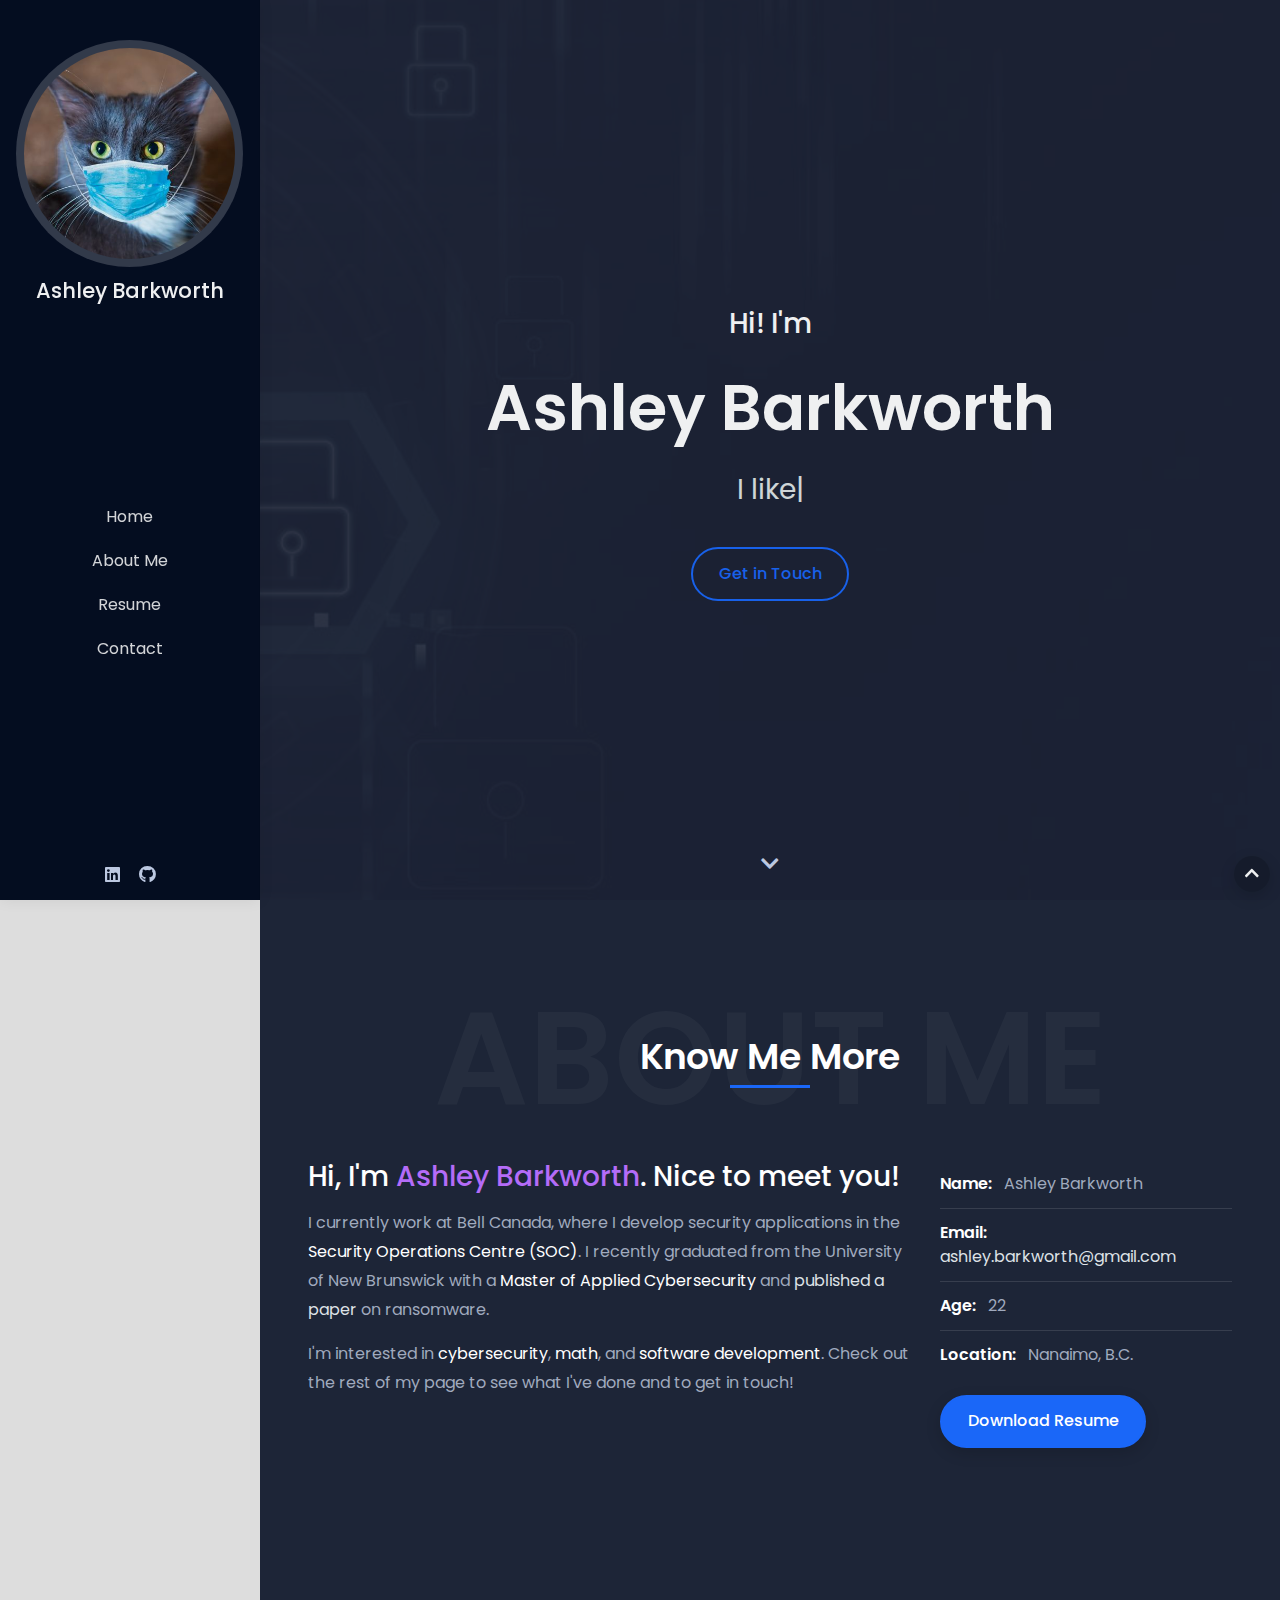
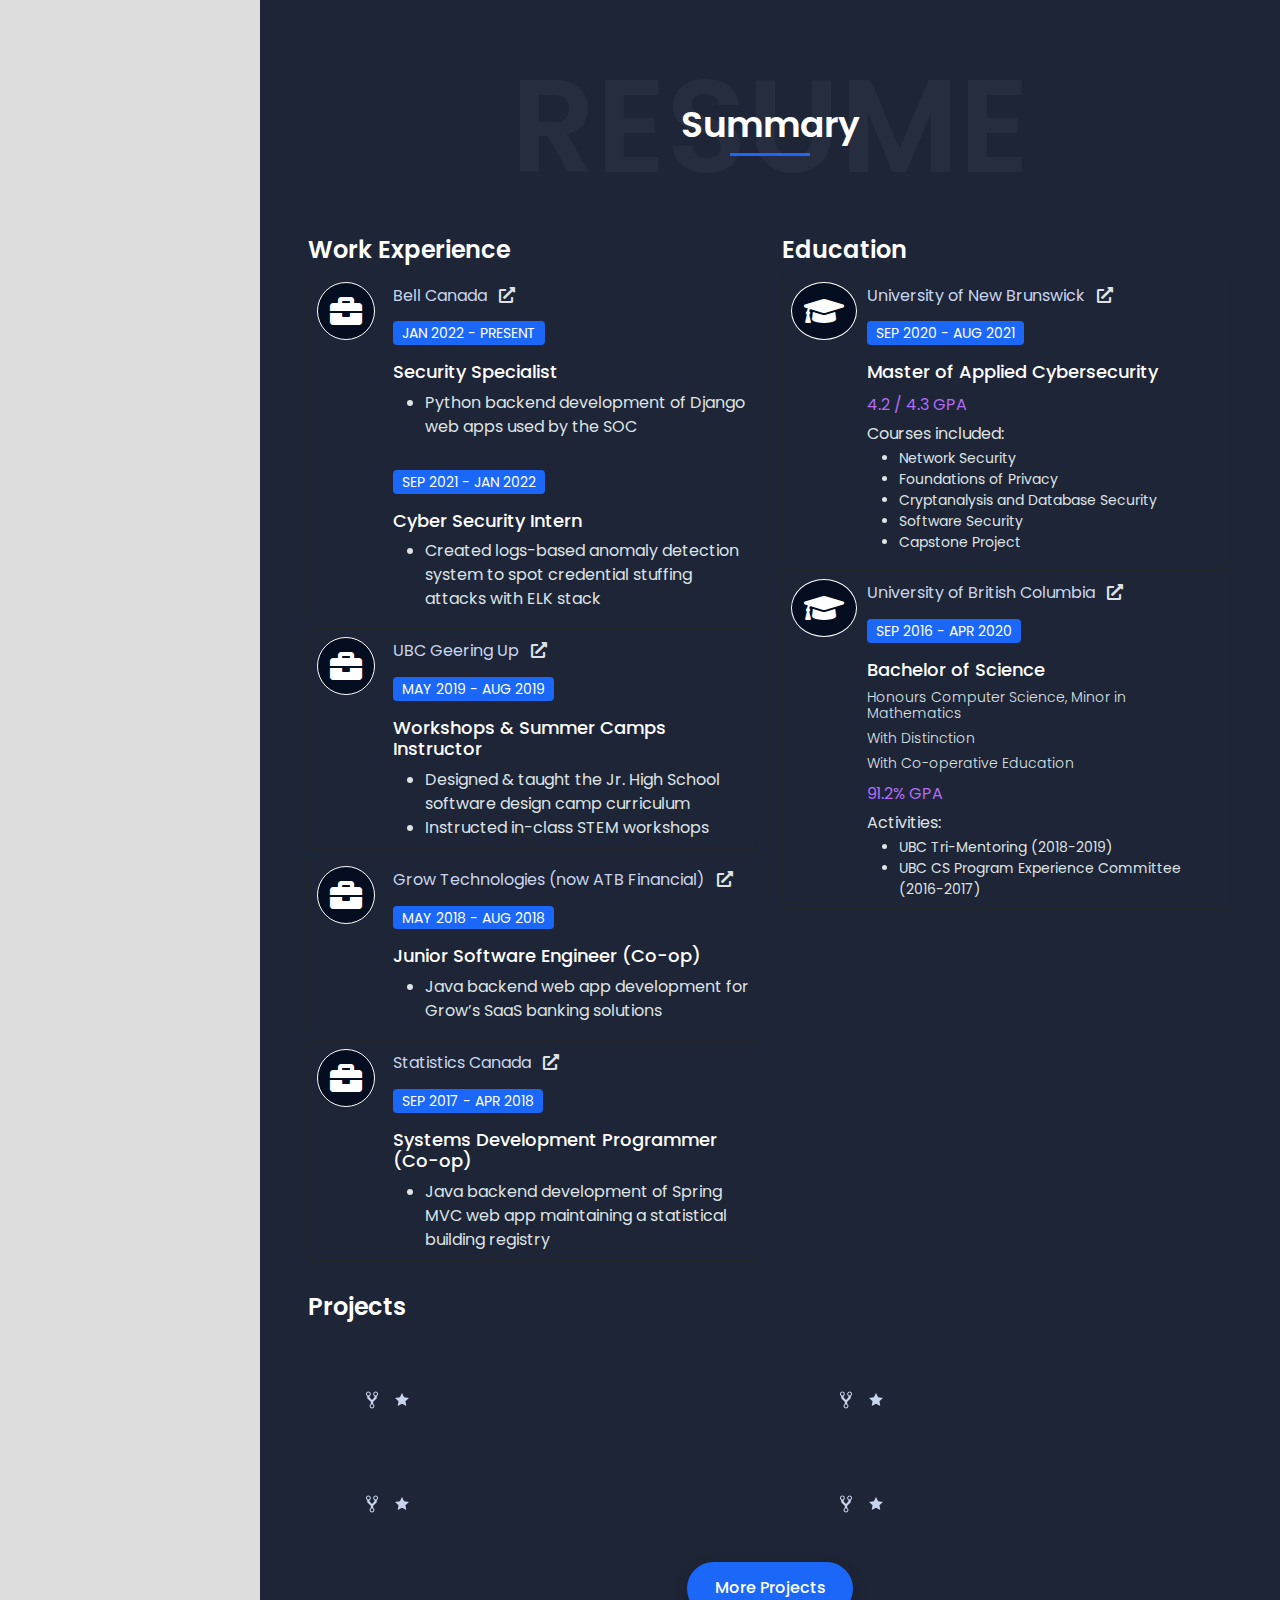
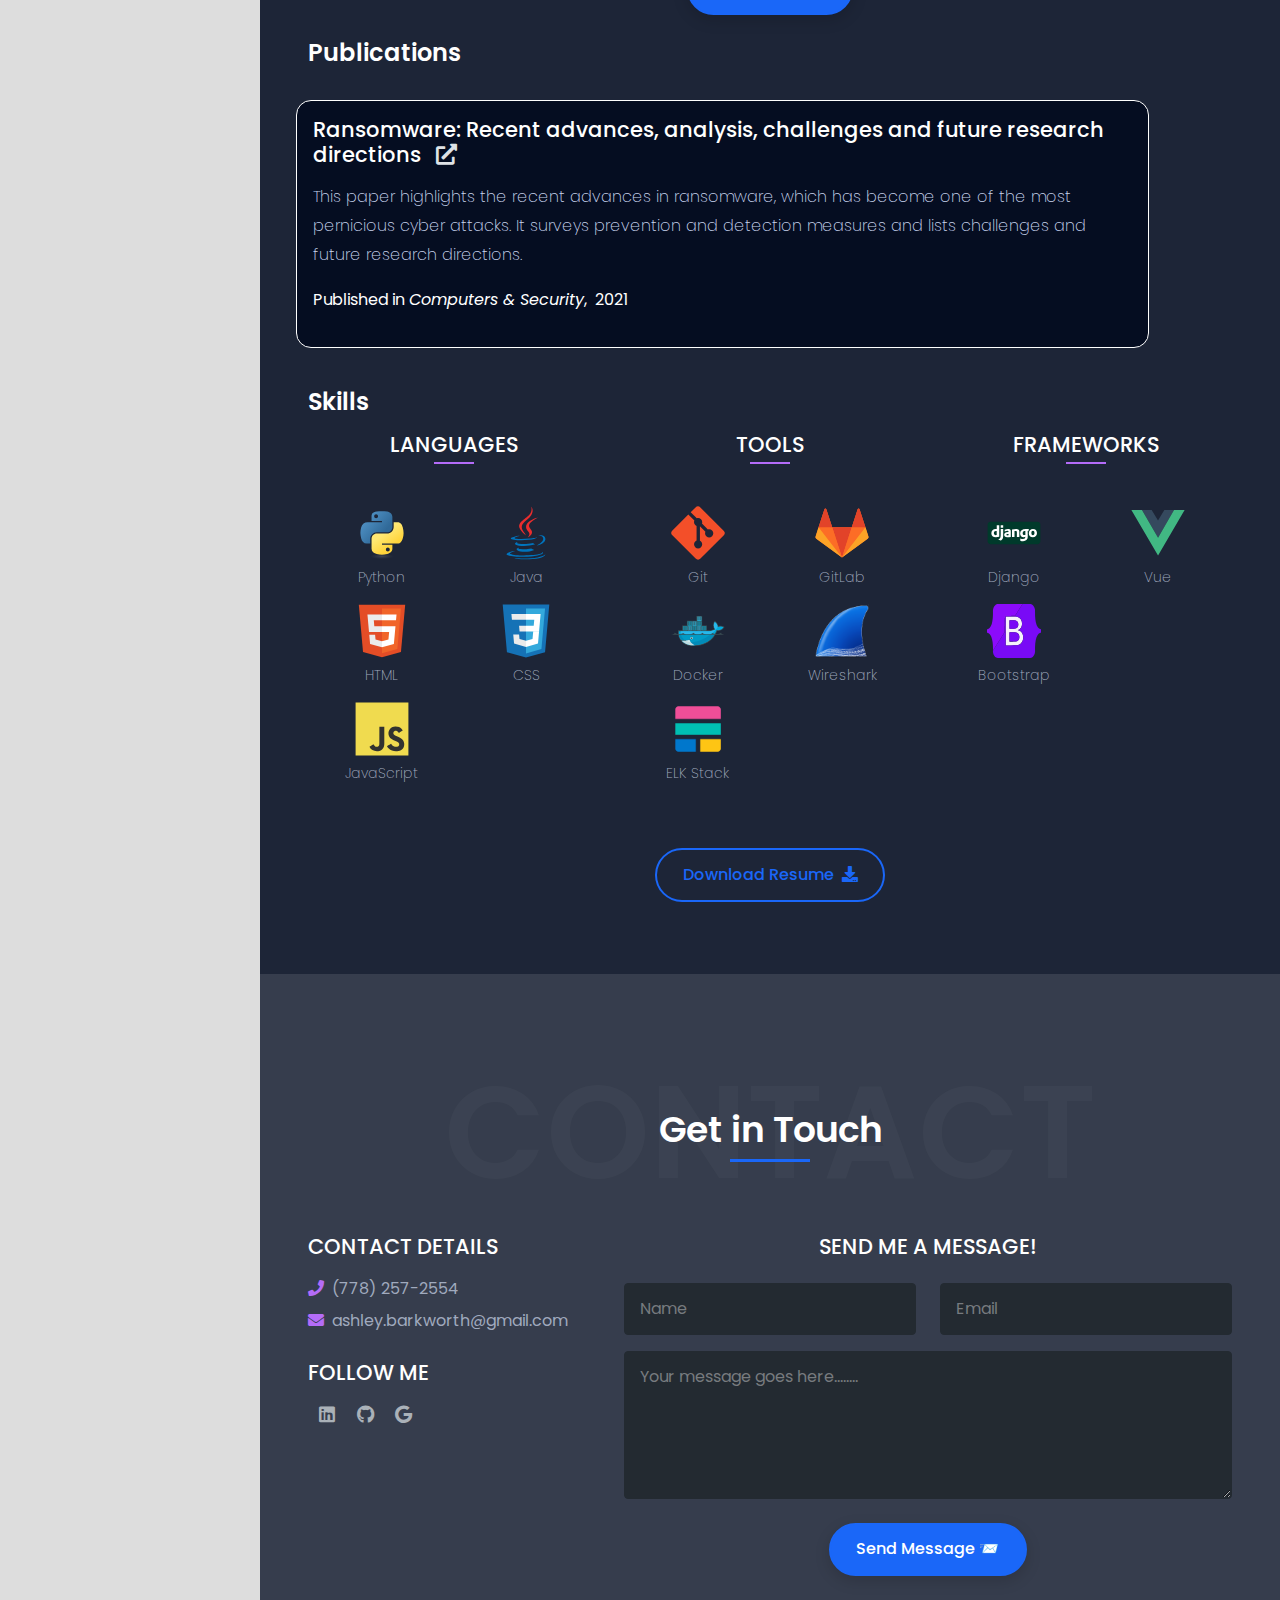
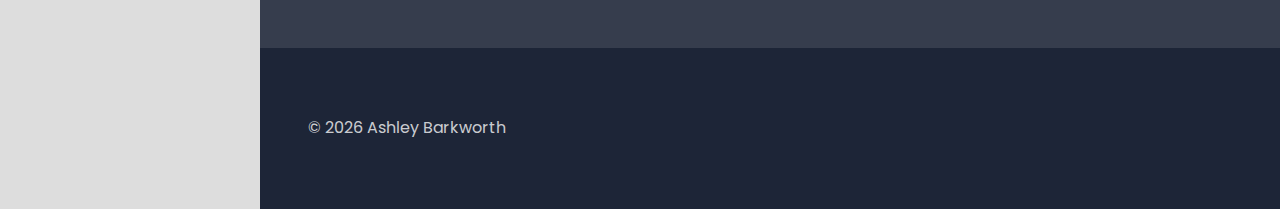
==== commit 44647cb9: "resize icons" ====
--- a/index.html
+++ b/index.html
@@ -935,7 +935,7 @@
           margin-top: 1em;
       }
       img.icon {
-          width: 55%;
+          width: 45%;
       }
       .left-col > figure {
           float: right;
@@ -948,6 +948,7 @@
           margin: 0;
           text-align: center;
           padding: 0;
+          max-width: 90%;
       }
       h3.skill-category {
           position: relative;
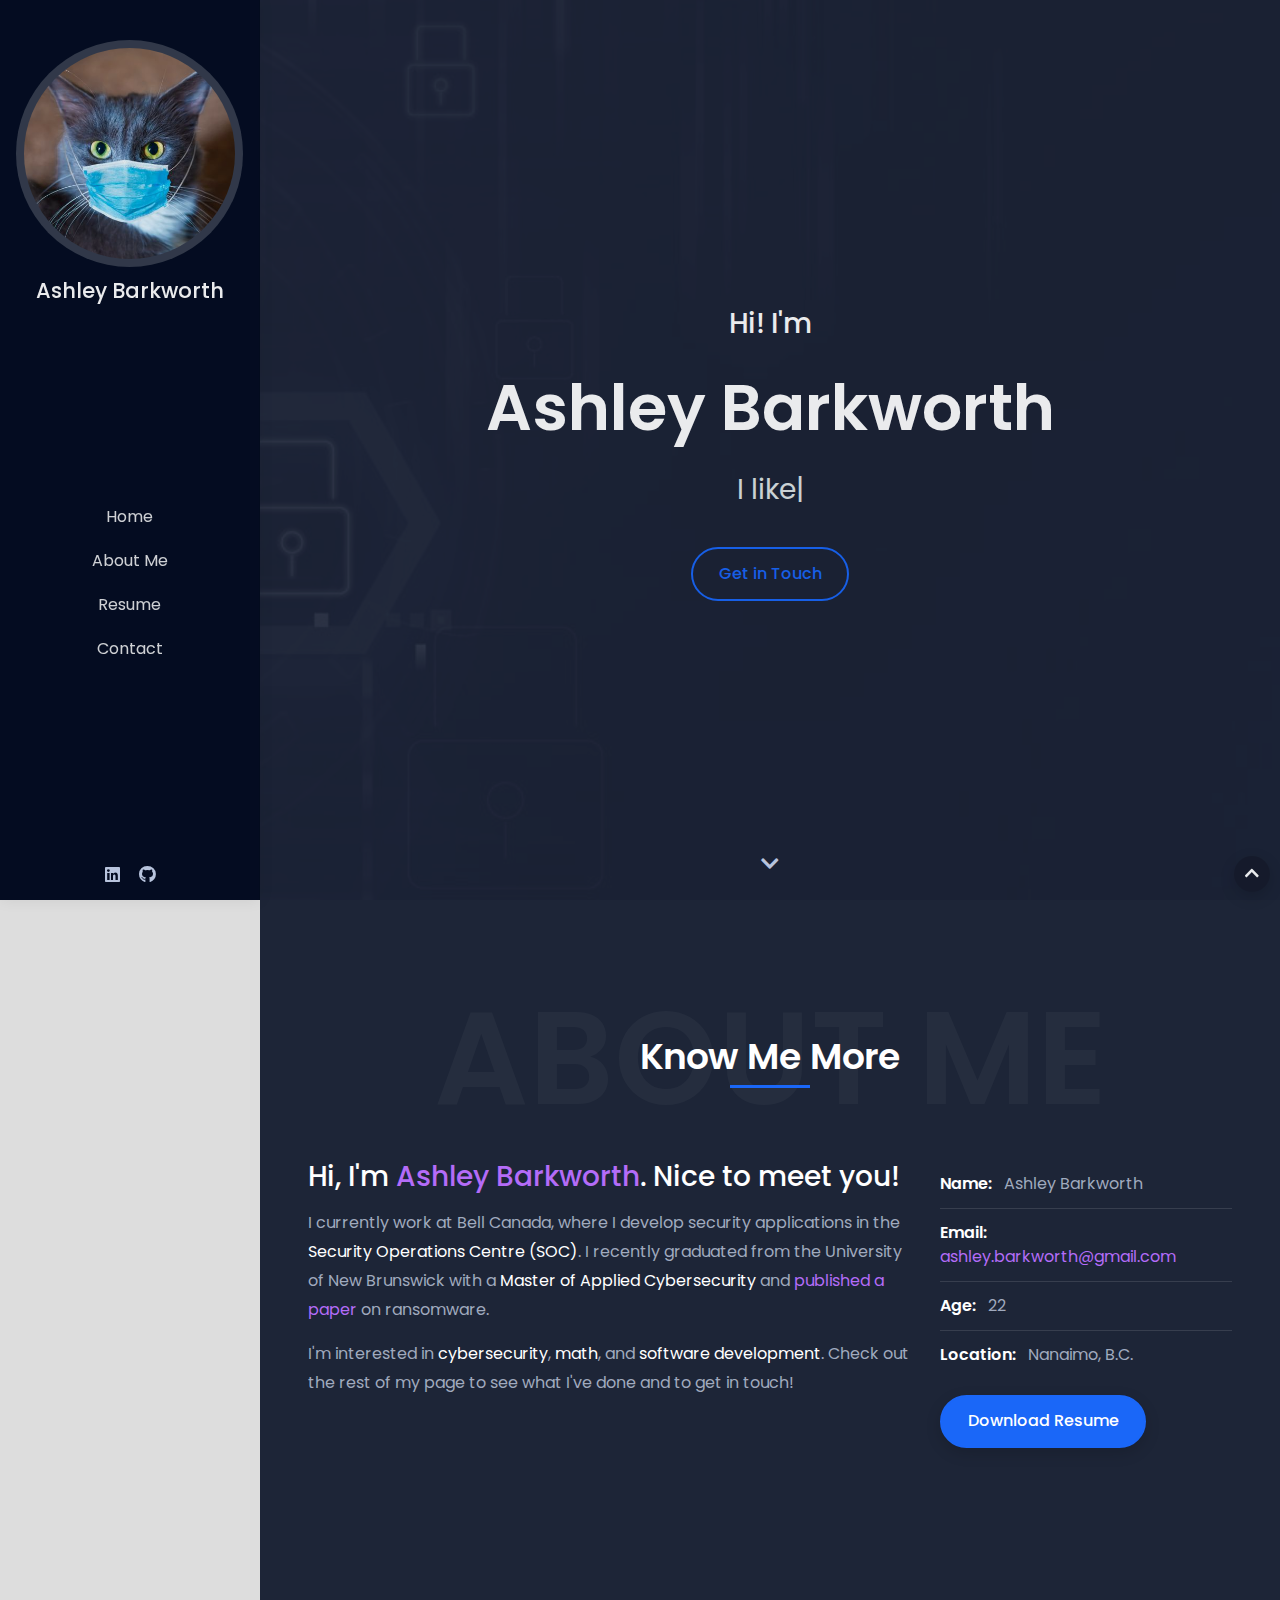
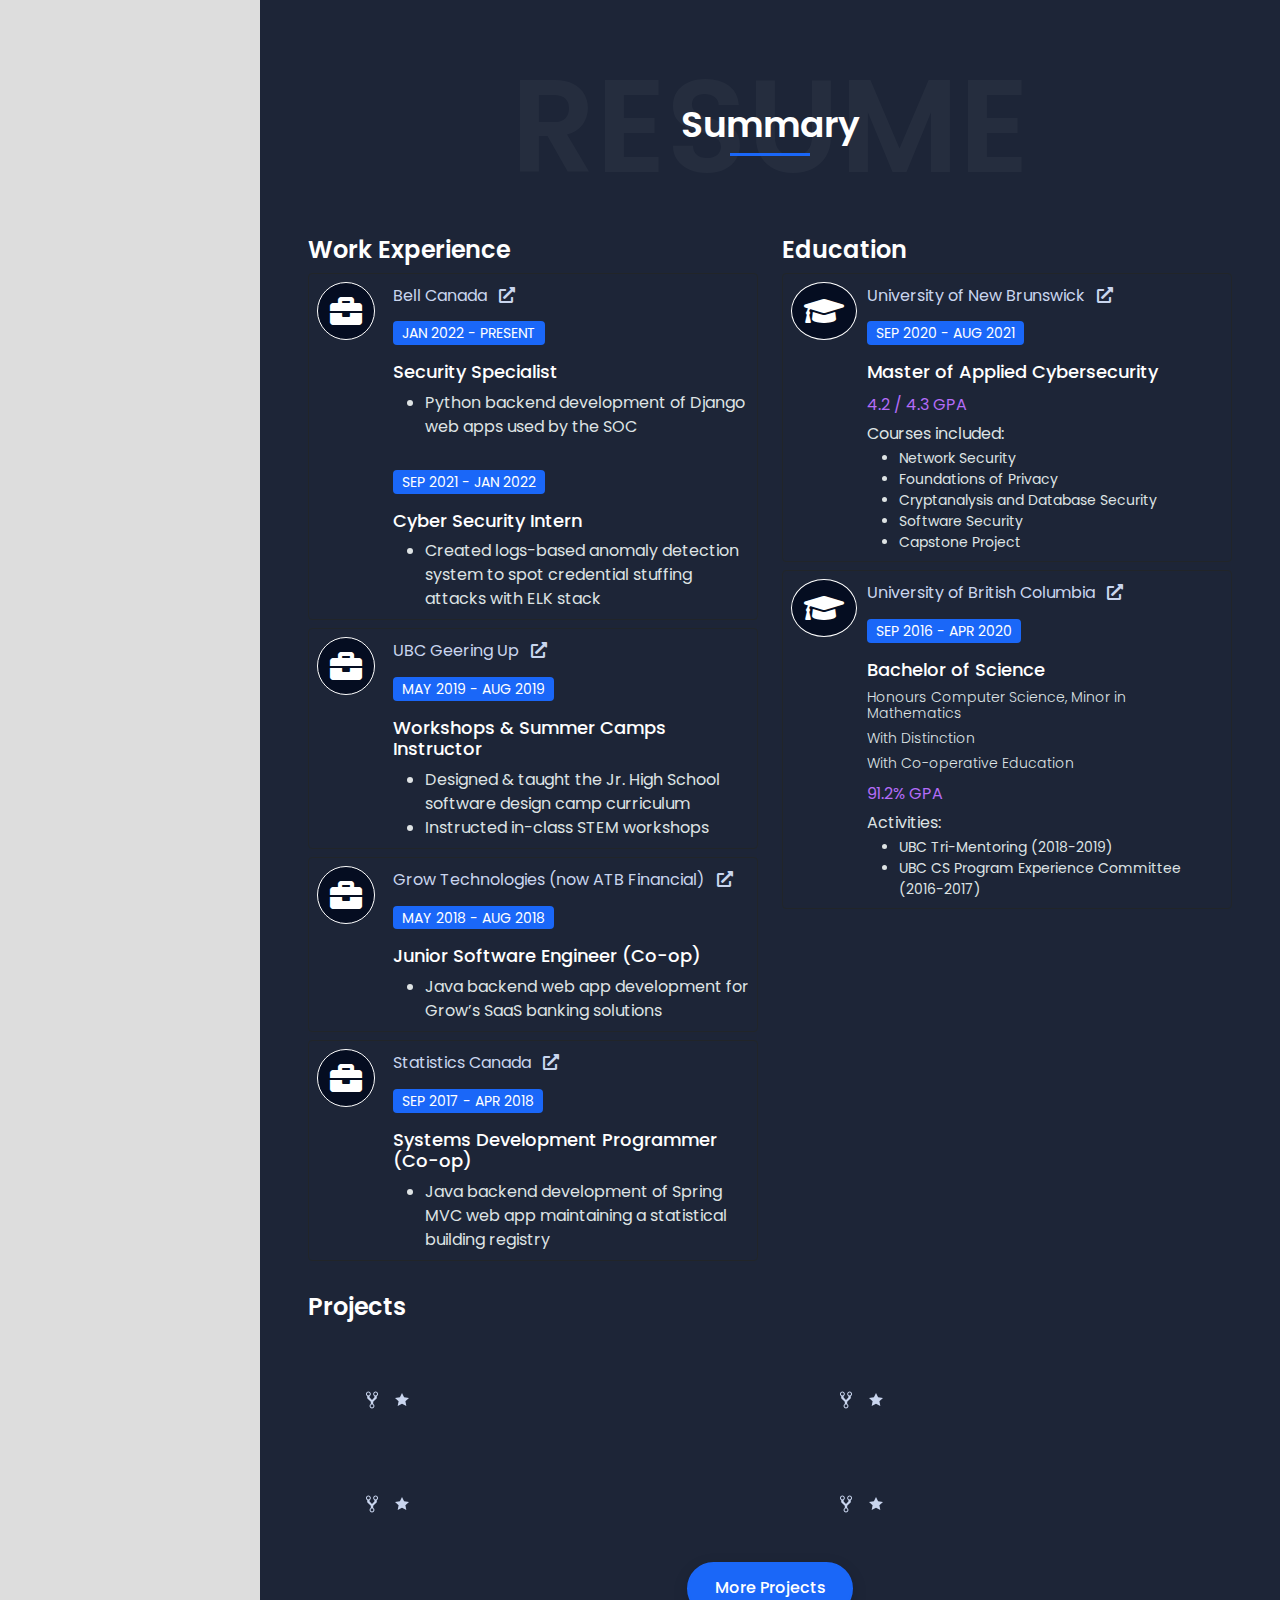
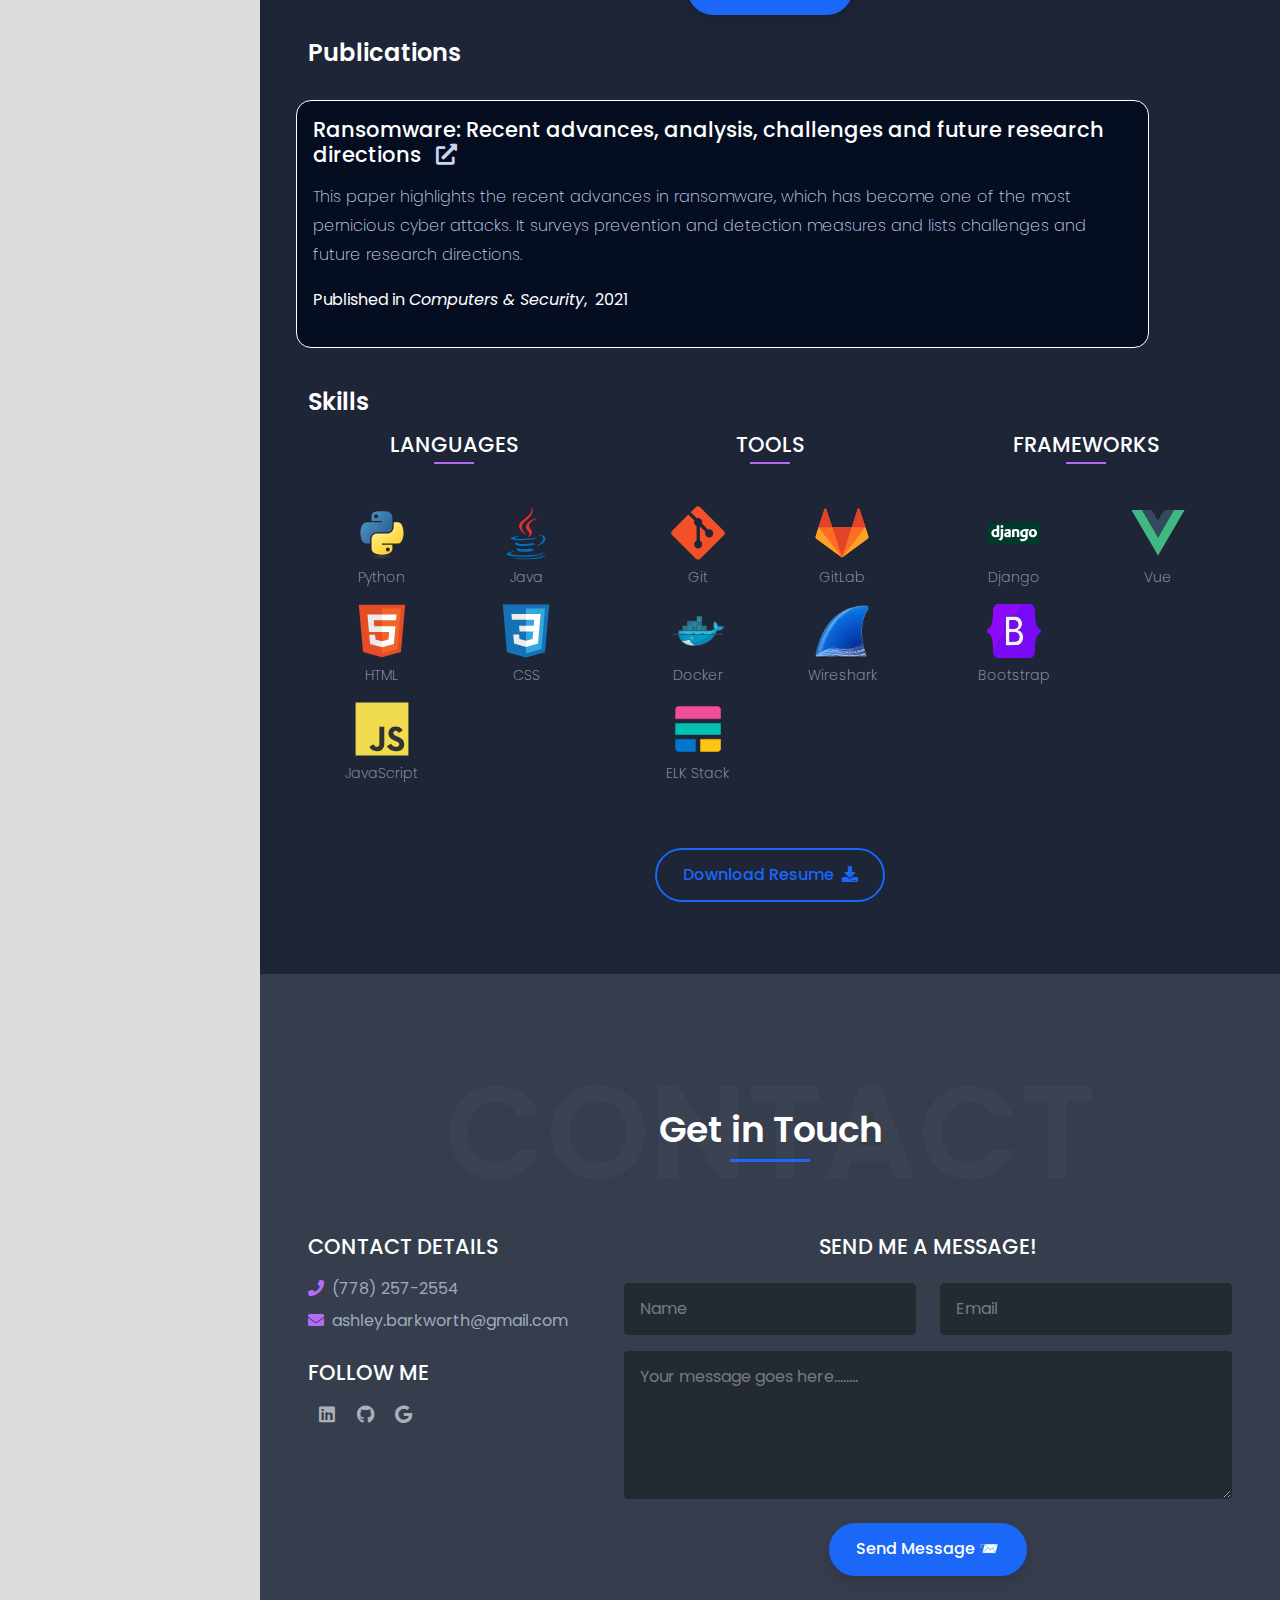
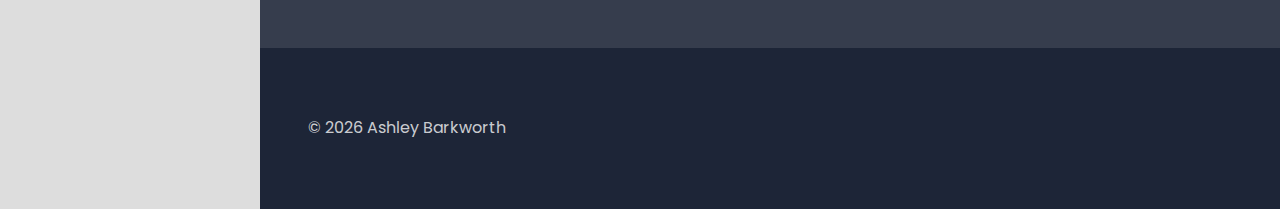
==== commit 55094c2e: "changed colors and added hover icons" ====
--- a/index.html
+++ b/index.html
@@ -83,9 +83,9 @@
                 <div class="row">
                   <div class="col-12 text-center">
                     <div class="typed-strings" style="display: none;">
-                        <p>I like <span class="text-primary">cybersecurity</span></p>
-                        <p>I like <span class="text-primary">programming</span></p>
-                        <p>I like <span class="text-primary">solving problems</span></p>
+                        <p>I like <span class="text-secondary">cybersecurity</span></p>
+                        <p>I like <span class="text-secondary">programming</span></p>
+                        <p>I like <span class="text-secondary">solving problems</span></p>
                     </div>
                     <p class="text-7 font-weight-500 text-white mb-2 mb-md-3"> Hi! I'm </p>
                     <h2 class="text-16 font-weight-600 text-white mb-2 mb-md-3">Ashley Barkworth</h2>
@@ -110,7 +110,7 @@
             <!-- Heading end-->
             <div class="row">
                 <div class="col-lg-8 text-lg-left">
-                    <h2 class="text-7 text-white mb-3">Hi, I'm <span class="text-primary">Ashley Barkworth</span>. Nice to meet you!</h2>
+                    <h2 class="text-7 text-white mb-3">Hi, I'm <span class="text-secondary">Ashley Barkworth</span>. Nice to meet you!</h2>
                     <p class="text-light-3 font-weight-400 description">I currently work at Bell Canada, where I develop security applications in the
                         <span class="highlight">Security Operations Centre (SOC)</span>. I recently graduated from the University of New Brunswick with a
                         <span class="highlight">Master of Applied Cybersecurity</span> and
@@ -548,7 +548,7 @@
                     <div class="publications text-light-3 mt-3 mb-3">
                     <h4 class="text-5 text-white">
                         Ransomware: Recent advances, analysis, challenges and future research directions
-                        <a href="https://www.sciencedirect.com/science/article/pii/S016740482100314X" target="_blank"> &nbsp;
+                        <a  href="https://www.sciencedirect.com/science/article/pii/S016740482100314X" target="_blank"> &nbsp;
                             <i class="fas fa-external-link-alt"></i>
                         </a>
                     </h4>
@@ -662,12 +662,12 @@
                     <div class="col-md-5 col-xl-4 order-1 order-md-0 text-center text-md-start">
                         <h2 class="mb-3 text-5 text-white text-uppercase">Contact Details</h2>
                         <p class="text-3 text-light-3 mb-1">
-                            <span class="text-primary text-3 mr-2">
+                            <span class="text-secondary text-3 mr-2">
                                 <i class="fas fa-phone"></i>
                             </span>&nbsp;(778) 257-2554
                         </p>
                         <p class="text-3 text-light-3 mb-4">
-                            <span class="text-primary text-3 mr-2">
+                            <span class="text-secondary text-3 mr-2">
                                 <i class="fas fa-envelope"></i>
                             </span>&nbsp;ashley.barkworth@gmail.com
                         </p>
@@ -897,6 +897,12 @@
       p.stats-component {
           margin-bottom: 0;
       }
+      i.fas.fa-external-link-alt {
+          color: #C9D5EE;
+      }
+      i.fas.fa-external-link-alt:hover {
+          color: #a0aabe;
+      }
       .repo-star-svg {
           margin-right: 0.3rem;
       }
@@ -936,6 +942,15 @@
       }
       img.icon {
           width: 45%;
+      }
+      img.icon:hover {
+          position:relative;
+          top:-5px;
+          left:-15px;
+          width:100px;
+          height:auto;
+          display:block;
+          z-index:800;
       }
       .left-col > figure {
           float: right;
--- a/assets/css/stylesheet.css
+++ b/assets/css/stylesheet.css
@@ -155,23 +155,21 @@
 }
 
 a, a:focus {
-    color: #dee2e6;
+    color: #B46CF8;
     -webkit-transition: all 0.2s ease;
     transition: all 0.2s ease;
     text-decoration: none;
 }
 
-
-
-.github-repo a {
-    text-decoration: none;
-}
-
 a:hover, a:active {
-    color: #4c4d4d;
+    color: #9056c6;
     text-decoration: none;
     -webkit-transition: all 0.2s ease;
     transition: all 0.2s ease;
+}
+
+i.fas.fa-external-link-alt {
+
 }
 
 a:focus, a:active,
@@ -3111,7 +3109,7 @@
 }
 
 .text-primary, .btn-light, .btn-outline-light:hover, .btn-link, .btn-outline-light:not(:disabled):not(.disabled).active, .btn-outline-light:not(:disabled):not(.disabled):active {
-    color:  #B46CF8 !important;
+    color: #1A67F8 !important;
 }
 
 .btn-link:hover {
@@ -3119,7 +3117,7 @@
 }
 
 .text-secondary {
-    color: #6c757d !important;
+    color: #B46CF8 !important;
 }
 
 .text-light {
@@ -3139,7 +3137,7 @@
 }
 
 a.bg-primary:focus, a.bg-primary:hover, button.bg-primary:focus, button.bg-primary:hover {
-    background-color: #9056c6 !important;
+    background-color: #1452c6 !important;
 }
 
 .border-primary {
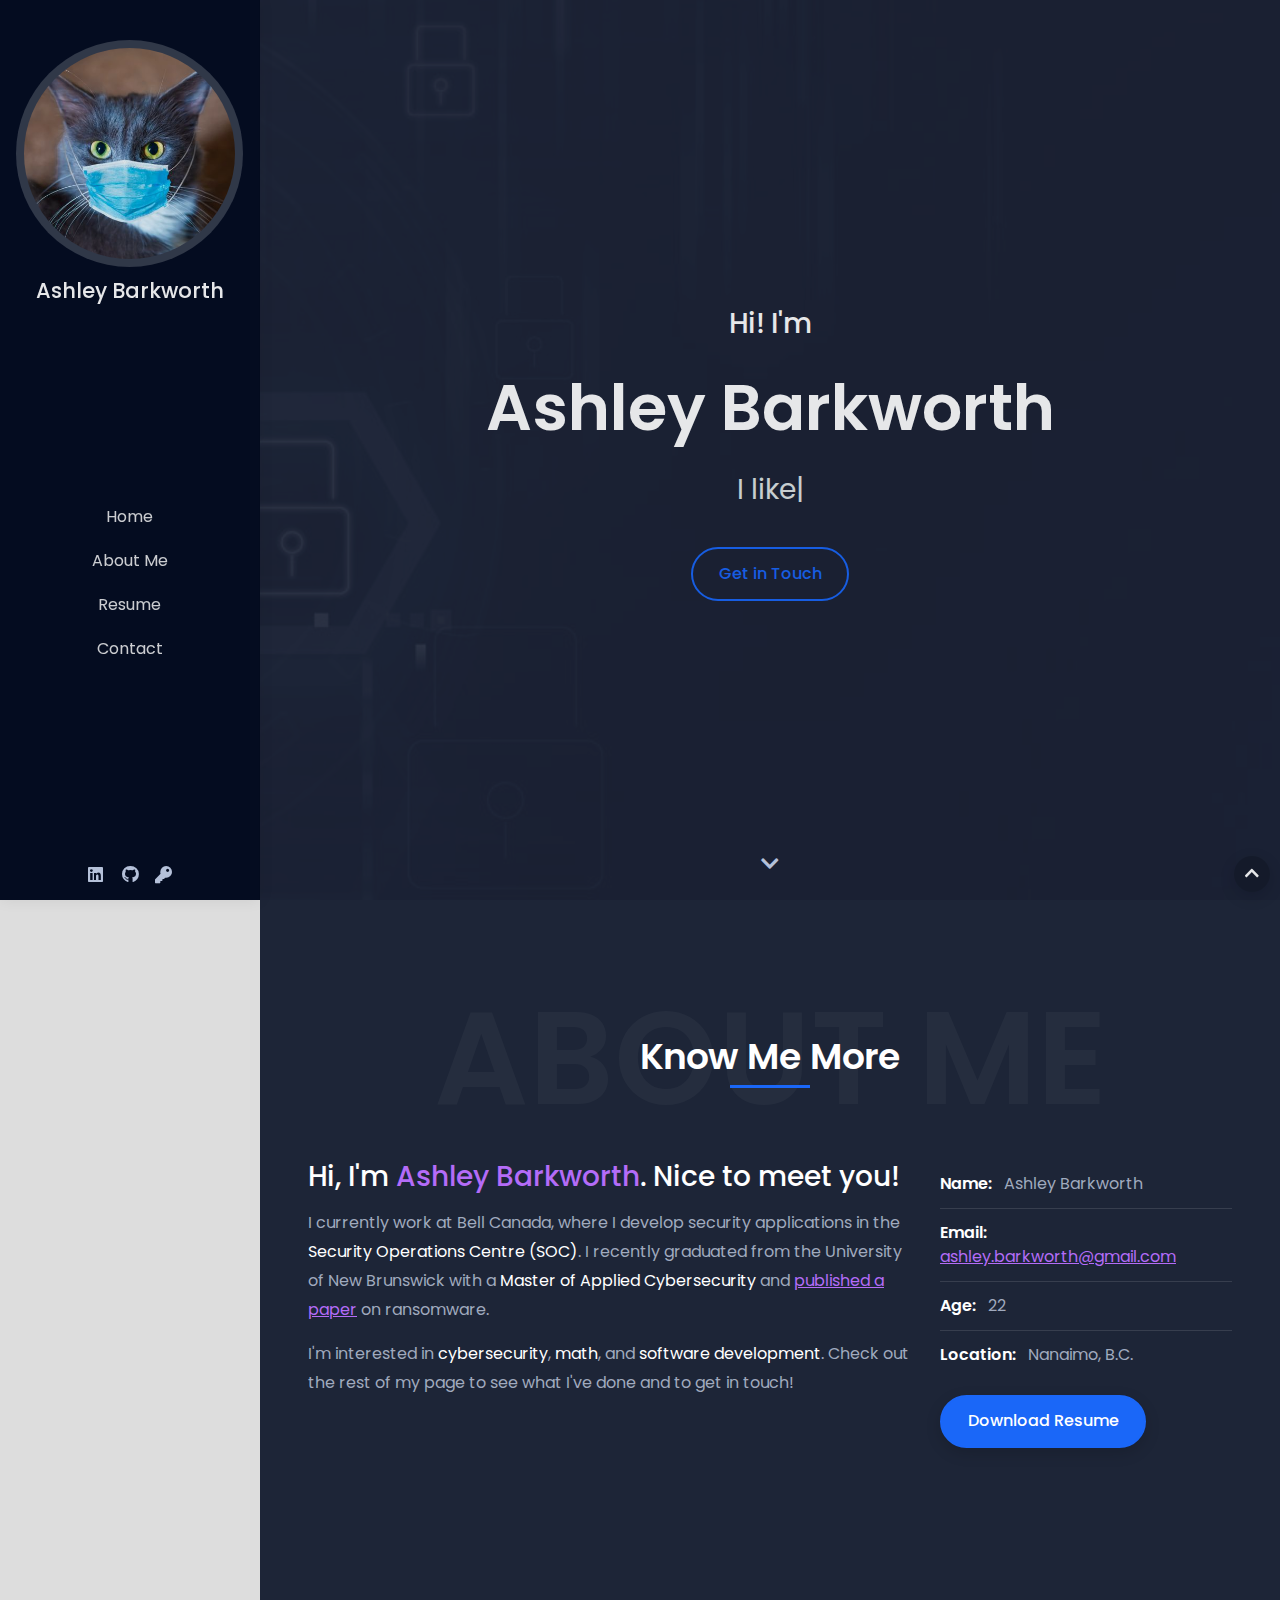
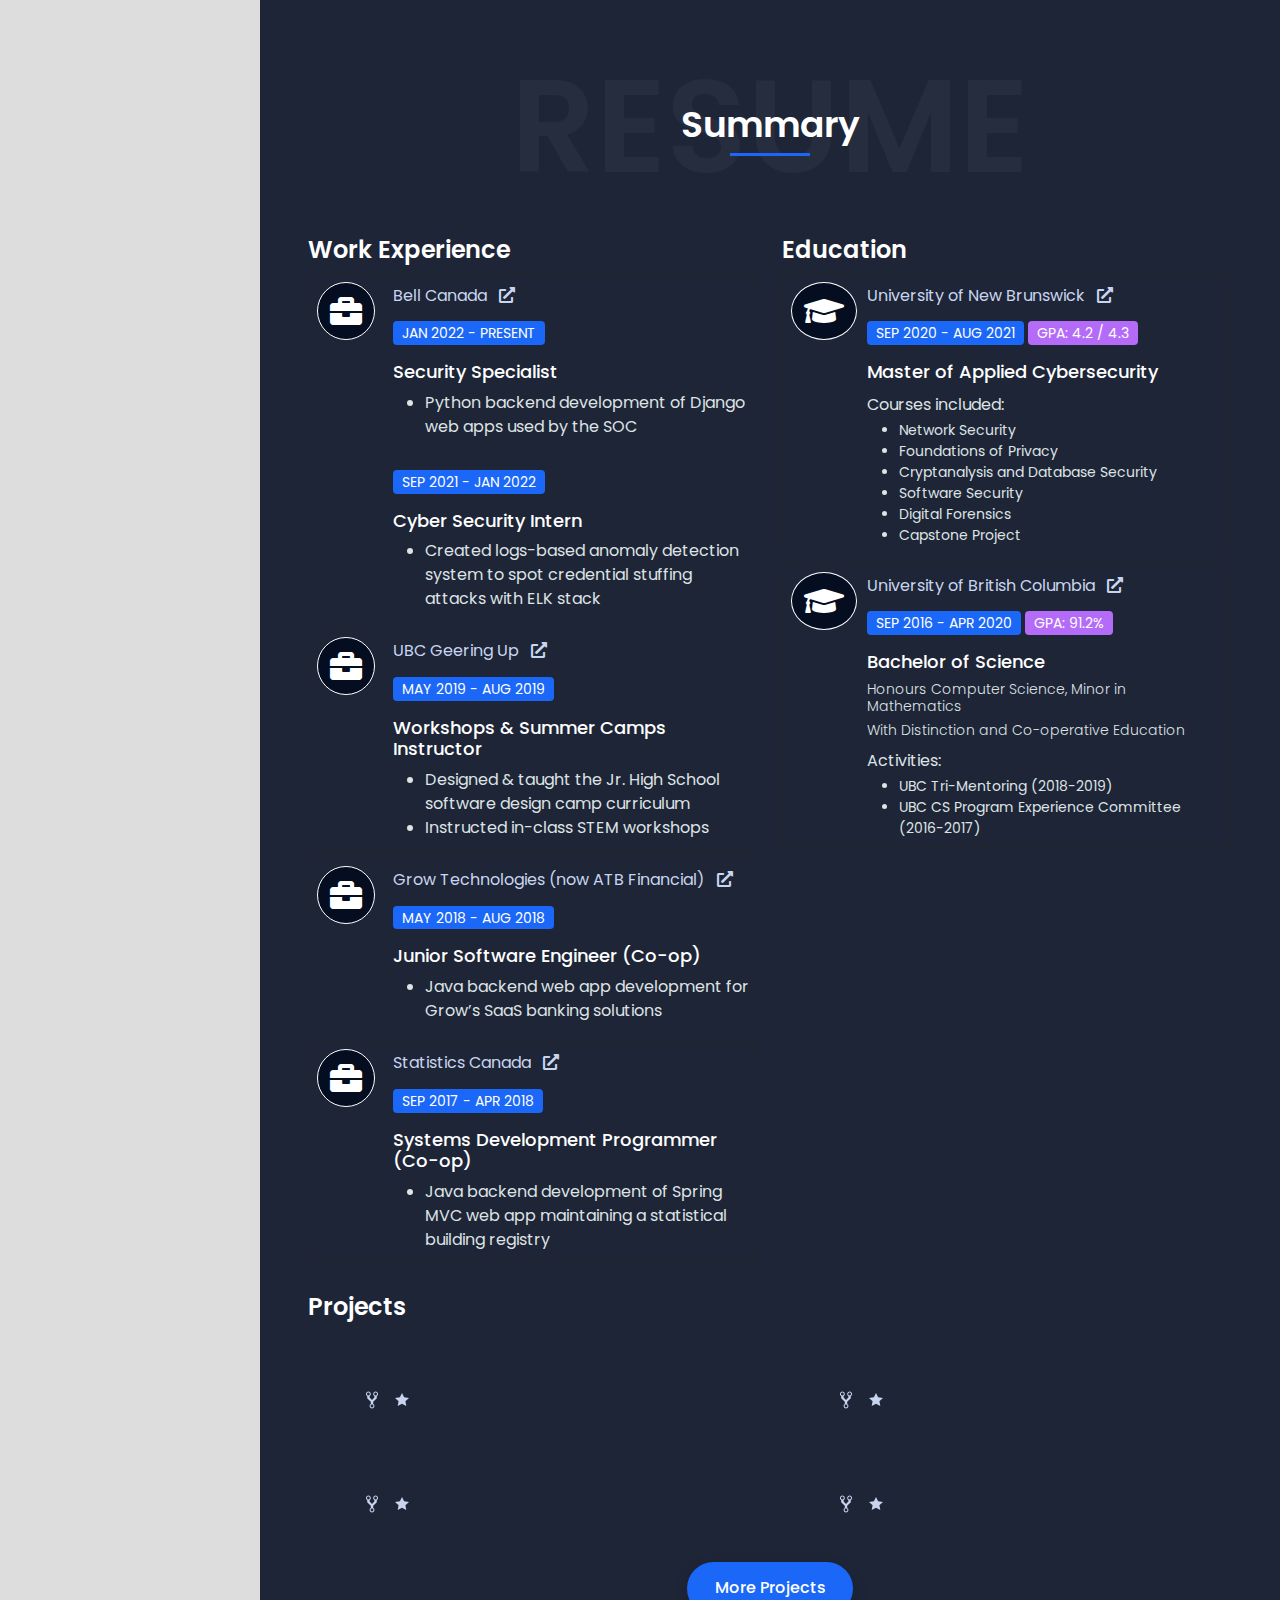
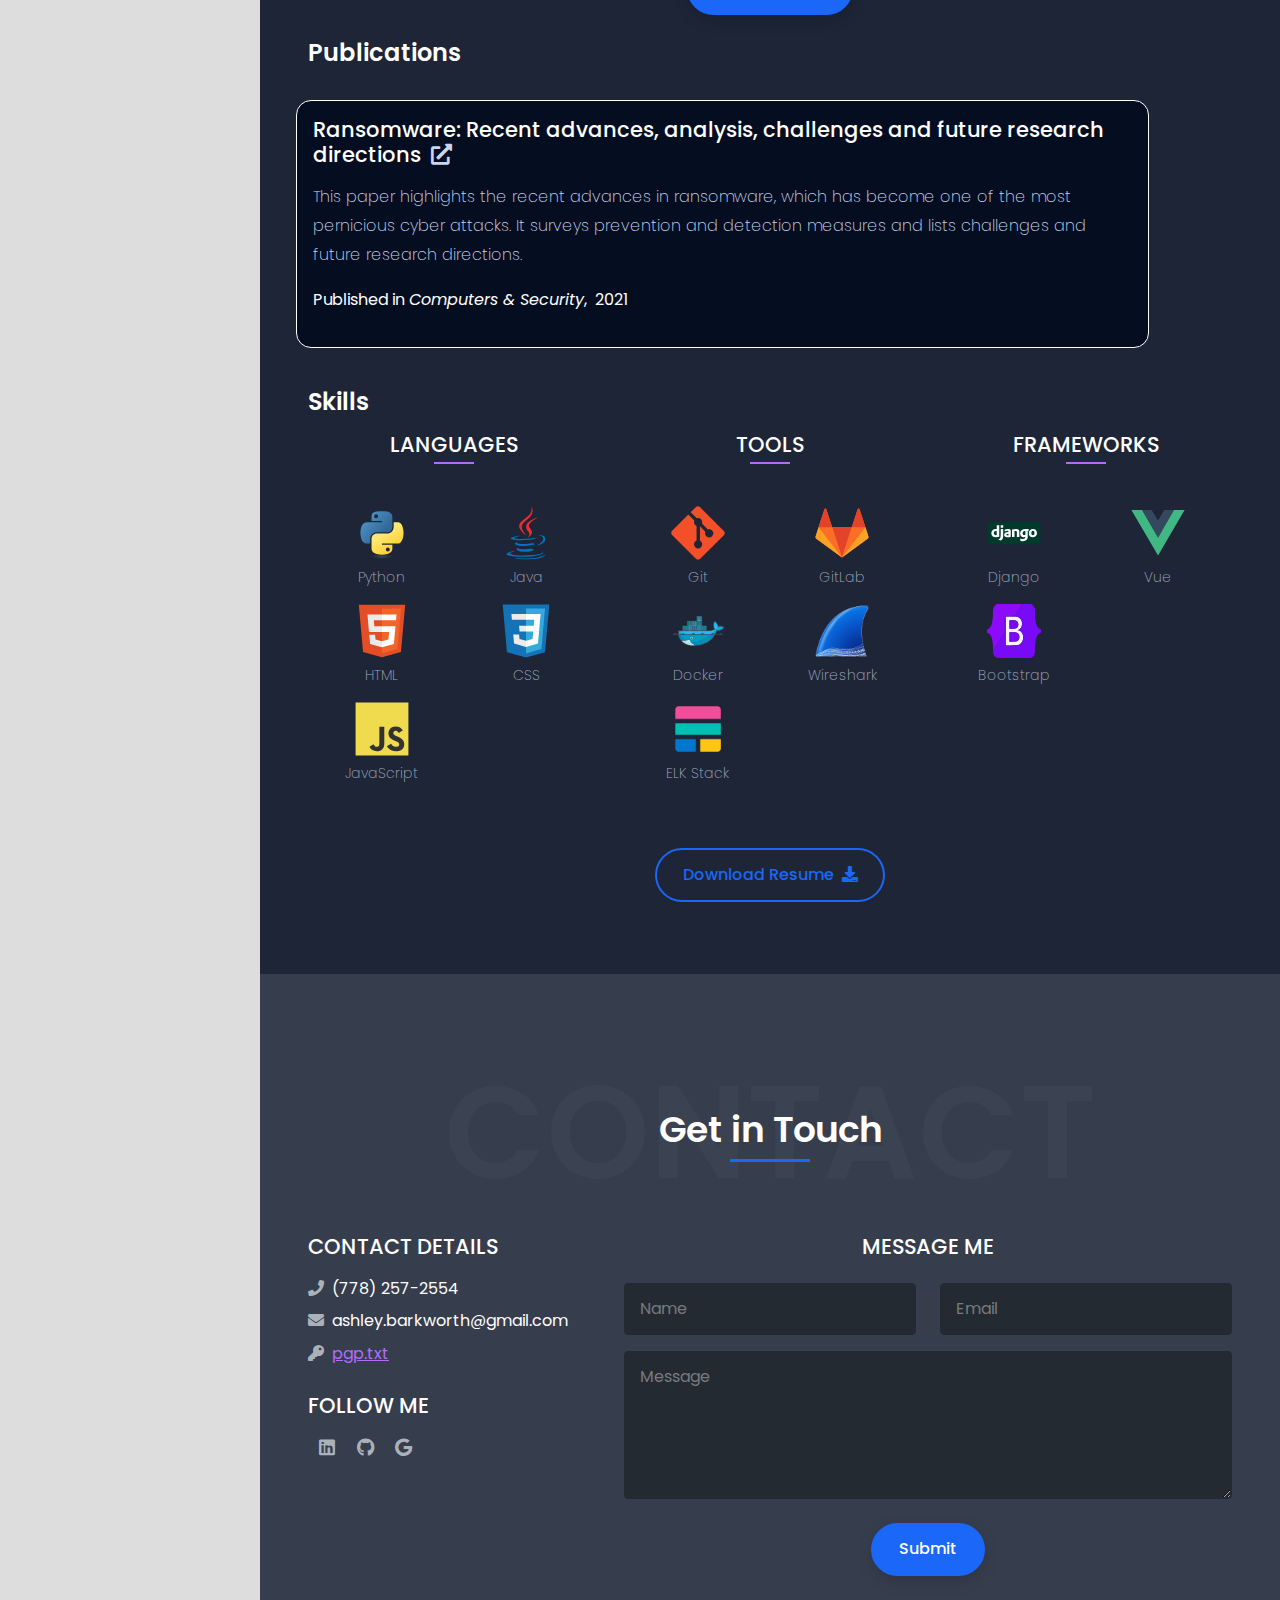
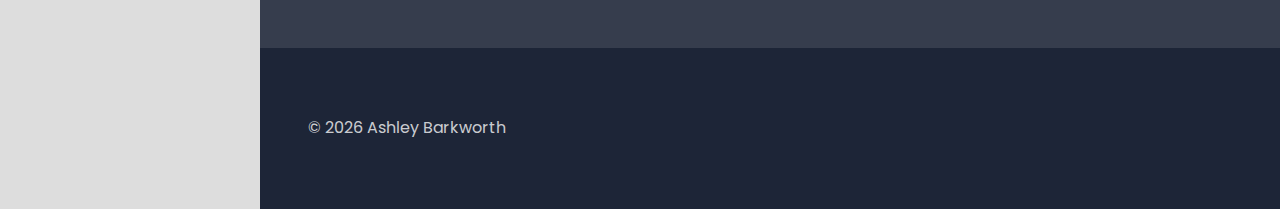
==== commit e2d4b802: "added pgp key, changed GPA, added icons, changed btn colours" ====
--- a/index.html
+++ b/index.html
@@ -37,11 +37,11 @@
           <nav class="primary-menu navbar navbar-expand-lg bg-dark navbar-text-light border-bottom-0">
               <div class="container-fluid position-relative h-100 flex-lg-column pl-3 px-lg-3 pt-lg-3 pb-lg-2">
                 <!-- Logo -->
-                <a href="index.html" class="mb-lg-auto mt-lg-4">
+                <a href="https://ashleybarkworth.github.io" class="mb-lg-auto mt-lg-4 no-underline">
                     <span class="bg-dark-2 rounded-pill p-2 mb-lg-1 d-none d-lg-inline-block">
                         <img class="img-fluid rounded-pill d-block" src="img/profile.jpg" alt="Profile Picture">
                     </span>
-                    <h1 class="text-5 text-white text-center mb-0 d-lg-block nounderline">Ashley Barkworth</h1>
+                    <h1 class="text-5 text-white text-center mb-0 d-lg-block">Ashley Barkworth</h1>
                 </a>
                 <!-- Logo End -->
                 <div id="header-nav" class="collapse navbar-collapse w-100 my-lg-auto">
@@ -54,13 +54,18 @@
                   </ul>
                 </div>
                 <ul class="social-icons social-icons-sm mt-lg-auto ml-auto ml-lg-0 mb-n1 d-flex">
-                  <li class="social-icons-linkedin">
-                      <a data-toggle="tooltip" href="https://www.linkedin.com/in/ashley-barkworth/" target="_blank" title="LinkedIn"><i class="fab fa-linkedin"></i></a>
+                  <li class="social-icons-linkedin header-icon">
+                      <a data-toggle="tooltip" href="https://www.linkedin.com/in/ashley-barkworth/" target="_blank" title="LinkedIn">
+                          <i class="fab fa-linkedin "></i></a>
                   </li>
-                  <li class="social-icons-github">
-                      <a data-toggle="tooltip" href="https://github.com/ashleybarkworth" target="_blank" title="GitHub"><i class="fab fa-github"></i></a>
+                  <li class="social-icons-github header-icon">
+                      <a data-toggle="tooltip" href="https://github.com/ashleybarkworth" target="_blank" title="GitHub">
+                          <i class="fab fa-github"></i></a>
                   </li>
-                  <!-- <li class="social-ico    ns-facebook"><a data-toggle="tooltip" href="https://www.facebook.com/ahmed.heshamabdelhalim.96" target="_blank" title="" data-original-title="Facebook"><i class="fab fa-facebook"></i></a></li> -->
+                   <li class="social-icons-pgp header-icon">
+                       <a data-toggle="tooltip" href="pgp.txt" target="_blank" title="PGP">
+                           <i class="fas fa-key"></i></a>
+                   </li>
                 </ul>
                 <button class="navbar-toggler" type="button" data-toggle="collapse" data-target="#header-nav">
                     <span></span><span></span><span></span>
@@ -262,17 +267,18 @@
                                                 <i class="fas fa-external-link-alt"></i>
                                             </a>
                                         </p>
-                                        <p class="badge badge-success date text-2 font-weight-400">SEP 2020 - AUG 2021</p>
+                                        <span>
+                                            <p class="badge badge-success date text-2 font-weight-400">SEP 2020 - AUG 2021</p>
+                                            <p class="badge badge-success gpa text-2 font-weight-400">GPA: 4.2 / 4.3</p>
+                                        </span>
                                         <h3 class="text-4 text-white">Master of Applied Cybersecurity</h3>
-                                        <div class="gpa">
-                                            <p>4.2 / 4.3 GPA</p>
-                                        </div>
                                         <p class="text-light mb-0">Courses included:</p>
                                         <ul class="text-light text-2 mb-0">
                                             <li>Network Security</li>
                                             <li>Foundations of Privacy</li>
                                             <li>Cryptanalysis and Database Security</li>
                                             <li>Software Security</li>
+                                            <li>Digital Forensics</li>
                                             <li>Capstone Project</li>
                                         </ul>
                                     </div>
@@ -287,14 +293,14 @@
                                         <p class="text-light-2 text-3 font-weight-250 mb-1">University of British Columbia &nbsp;
                                             <a href="https://www.cs.ubc.ca" target="_blank"><i class="fas fa-external-link-alt"></i></a>
                                         </p>
-                                        <p class="badge badge-success date text-2 font-weight-400">SEP 2016 - APR 2020</p>
+                                        <span>
+                                            <p class="badge badge-success date text-2 font-weight-400">SEP 2016 - APR 2020</p>
+                                            <p class="badge badge-success gpa text-2 font-weight-400">GPA: 91.2%</p>
+                                        </span>
                                         <h3 class="text-4 text-white">Bachelor of Science</h3>
                                         <h3 class="text-2 text-light text-info font-weight-300">Honours Computer Science, Minor in Mathematics</h3>
-                                        <h3 class="text-2 text-light text-info font-weight-300">With Distinction</h3>
-                                        <h3 class="text-2 text-light text-info font-weight-300">With Co-operative Education</h3>
-                                        <div class="gpa">
-                                            <p>91.2% GPA</p>
-                                        </div>
+                                        <h3 class="text-2 text-light text-info font-weight-300">With Distinction and Co-operative Education</h3>
+
                                         <p class="text-light mb-0">Activities:</p>
                                         <ul class="text-light text-2 mb-0">
                                             <li>UBC Tri-Mentoring (2018-2019)</li>
@@ -310,7 +316,7 @@
                 <div class="row">
                     <div class="col-md-6">
                         <div class="github-repo" id="repo1">
-                            <a href="" class="repo-link" target="blank">
+                            <a href="" class="repo-link no-underline" target="blank">
                             <div class="repo">
                                 <div class="repo-name"></div>
                                 <div class="repo-description"></div>
@@ -367,7 +373,7 @@
                     </div>
                     <div class="col-md-6">
                         <div class="github-repo" id="repo2">
-                            <a href="" class="repo-link" target="blank">
+                            <a href="" class="repo-link no-underline" target="blank">
                             <div class="repo">
                             <div class="repo-name"></div>
                             <div class="repo-description"></div>
@@ -424,7 +430,7 @@
                     </div>
                     <div class="col-md-6">
                         <div class="github-repo" id="repo3">
-                            <a href="" class="repo-link" target="blank">
+                            <a href="" class="repo-link no-underline" target="blank">
                             <div class="repo">
                                 <div class="repo-name"></div>
                                 <div class="repo-description"></div>
@@ -482,7 +488,7 @@
                     </div>
                     <div class="col-md-6">
                         <div class="github-repo" id="repo4">
-                            <a href="" class="repo-link" target="blank">
+                            <a href="" class="repo-link no-underline" target="blank">
                             <div class="repo">
                                 <div class="repo-name"></div>
                                 <div class="repo-description"></div>
@@ -547,9 +553,8 @@
                 <div class="row">
                     <div class="publications text-light-3 mt-3 mb-3">
                     <h4 class="text-5 text-white">
-                        Ransomware: Recent advances, analysis, challenges and future research directions
-                        <a  href="https://www.sciencedirect.com/science/article/pii/S016740482100314X" target="_blank"> &nbsp;
-                            <i class="fas fa-external-link-alt"></i>
+                        Ransomware: Recent advances, analysis, challenges and future research directions&nbsp;
+                        <a  href="https://www.sciencedirect.com/science/article/pii/S016740482100314X" target="_blank"><i class="fas fa-external-link-alt"></i>
                         </a>
                     </h4>
                     <div class="publications-details text-light-2 mt-3 font-weight-200">
@@ -661,15 +666,20 @@
                 <div class="row">
                     <div class="col-md-5 col-xl-4 order-1 order-md-0 text-center text-md-start">
                         <h2 class="mb-3 text-5 text-white text-uppercase">Contact Details</h2>
-                        <p class="text-3 text-light-3 mb-1">
+                        <p class="text-3 text-white mb-1">
                             <span class="text-secondary text-3 mr-2">
-                                <i class="fas fa-phone"></i>
+                                <i class="fas fa-phone details-icon"></i>
                             </span>&nbsp;(778) 257-2554
                         </p>
-                        <p class="text-3 text-light-3 mb-4">
+                        <p class="text-3 text-white mb-1">
                             <span class="text-secondary text-3 mr-2">
-                                <i class="fas fa-envelope"></i>
+                                <i class="fas fa-envelope details-icon"></i>
                             </span>&nbsp;ashley.barkworth@gmail.com
+                        </p>
+                        <p class="text-3 text-white mb-4">
+                            <span class="text-secondary text-3 mr-2">
+                                <i class="fas fa-key details-icon"></i>
+                            </span>&nbsp;<a href="pgp.txt" target="_blank" class="text-secondary">pgp.txt</a>
                         </p>
                         <h2 class="mb-3 text-5 text-white text-uppercase">Follow Me</h2>
                         <ul class="social-icons social-icons-muted ml-md-n2 justify-content-center justify-content-md-start">
@@ -679,7 +689,7 @@
                         </ul>
                     </div>
                     <div class="col-md-7 col-xl-8 order-0 order-md-1">
-                        <h2 class="mb-2 text-5 text-white text-uppercase text-center text-md-left">Send Me a Message!</h2>
+                        <h2 class="mb-2 text-5 text-white text-uppercase text-center text-md-left">Message Me</h2>
                         <form id="contact-form1" class="form-dark" action="https://getform.io/f/a67d6d7b-3382-4145-abb3-d6ea29550188" method="post">
                             <div class="row">
                                 <div class="col-xl-6 mt-3">
@@ -693,7 +703,7 @@
                                     </div>
                                 </div>
                                 <div class="form-group mt-3">
-                                    <textarea name="form-message" class="form-control" rows="5" required="" placeholder="Your message goes here........"></textarea>
+                                    <textarea name="form-message" class="form-control" rows="5" required="" placeholder="Message"></textarea>
                                 </div>
                             </div>
                             <!-- Recapchta details
@@ -701,7 +711,7 @@
                             <div id="recaptcha-v2" data-sitekey="6LfGTPgZAAAAAE0EUSBYxzBw7TMQyByBTm35FEJP" class="g-recaptcha" ></div>
               -->
                             <p class="text-center mt-4 mb-0">
-                                <button id="submit-btn" class="btn btn-primary rounded-pill d-inline-flex" type="submit">Send Message 📨</button>
+                                <button id="submit-btn" class="btn btn-primary rounded-pill d-inline-flex" type="submit">Submit</button>
                             </p>
                         </form>
                     </div>
@@ -919,6 +929,12 @@
           font-weight: 100;
           margin-top: 0.5em;
       }
+      .gpa {
+          background: #B46CF8;
+          color: white;
+          font-weight: 100;
+          margin-top: 0.5em;
+      }
       .circle-icon {
           background: #050D21;
           padding:12px;
@@ -934,7 +950,6 @@
           border: 1px solid white;
           border-radius: 15px;
           padding: 1em 1em;
-          /*margin: auto;*/
           width: 90%;
       }
       p.publications {
@@ -943,14 +958,9 @@
       img.icon {
           width: 45%;
       }
-      img.icon:hover {
-          position:relative;
-          top:-5px;
-          left:-15px;
-          width:100px;
-          height:auto;
-          display:block;
-          z-index:800;
+      .skill:hover {
+          transform: scale(1.3);
+          transition: 0.2s ease-out;
       }
       .left-col > figure {
           float: right;
@@ -979,6 +989,9 @@
           display:block;
           margin-bottom: -0.3em;
       }
+      i.details-icon {
+          color: #aab1b8;
+      }
 
   </style>
 
--- a/assets/css/stylesheet.css
+++ b/assets/css/stylesheet.css
@@ -158,19 +158,32 @@
     color: #B46CF8;
     -webkit-transition: all 0.2s ease;
     transition: all 0.2s ease;
+}
+
+a.no-underline, a.no-underline:focus {
+    color: #B46CF8;
+    -webkit-transition: all 0.2s ease;
+    transition: all 0.2s ease;
     text-decoration: none;
 }
 
 a:hover, a:active {
-    color: #9056c6;
+     color: #9056c6;
+     text-decoration: none;
+     -webkit-transition: all 0.2s ease;
+     transition: all 0.2s ease;
+     text-decoration: none;
+ }
+
+a.btn:active, a.btn:focus, a.btn:disabled {
+    color: #1A67F8;
     text-decoration: none;
     -webkit-transition: all 0.2s ease;
     transition: all 0.2s ease;
-}
-
-i.fas.fa-external-link-alt {
-
-}
+    text-decoration: none;
+}
+
+
 
 a:focus, a:active,
 .btn.active.focus,
@@ -2805,6 +2818,9 @@
 }
 .social-icons li:hover.social-icons-apple a, .social-icons.social-icons-colored li.social-icons-apple a {
     color: #000;
+}
+.social-icons li:hover.social-icons-pgp a, .social-icons.social-icons-colored li.social-icons-pgp a {
+    color: #720E9E;
 }
 .social-icons.social-icons-colored li:hover a {
     color: #999;
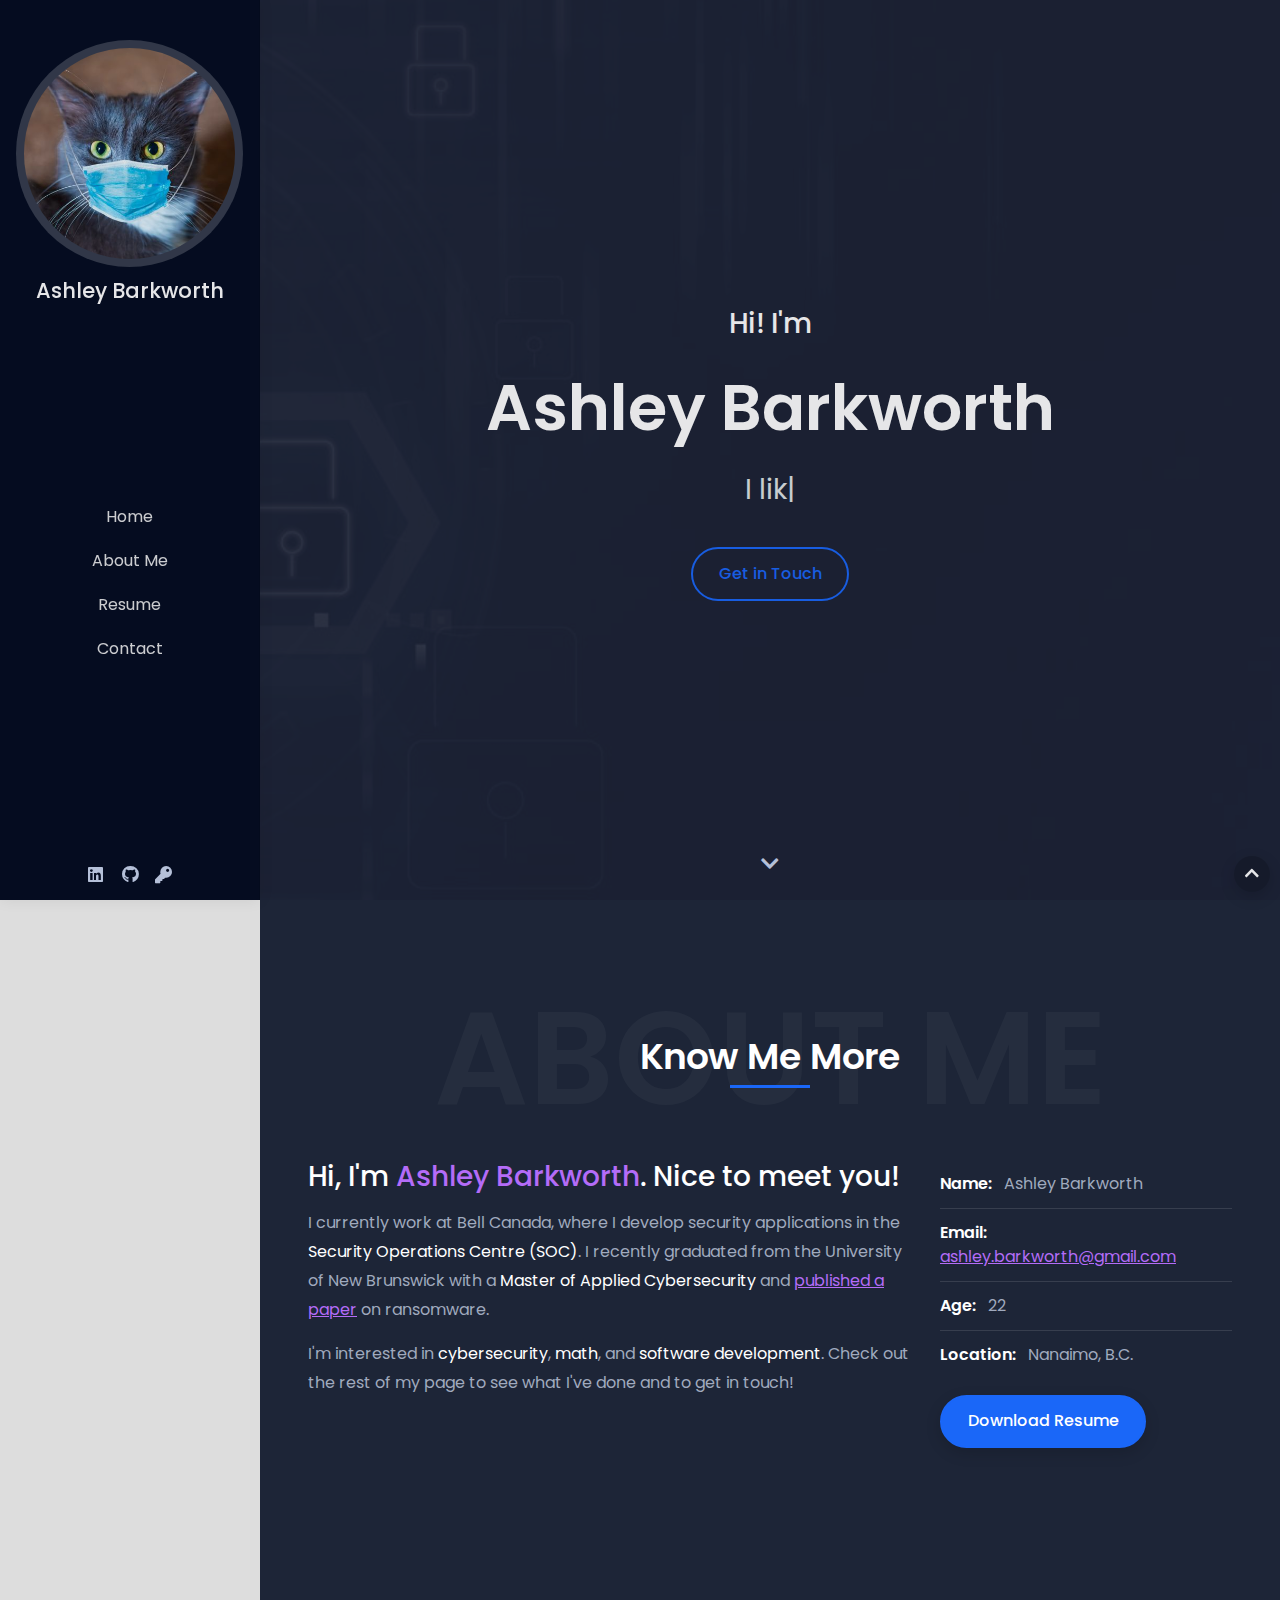
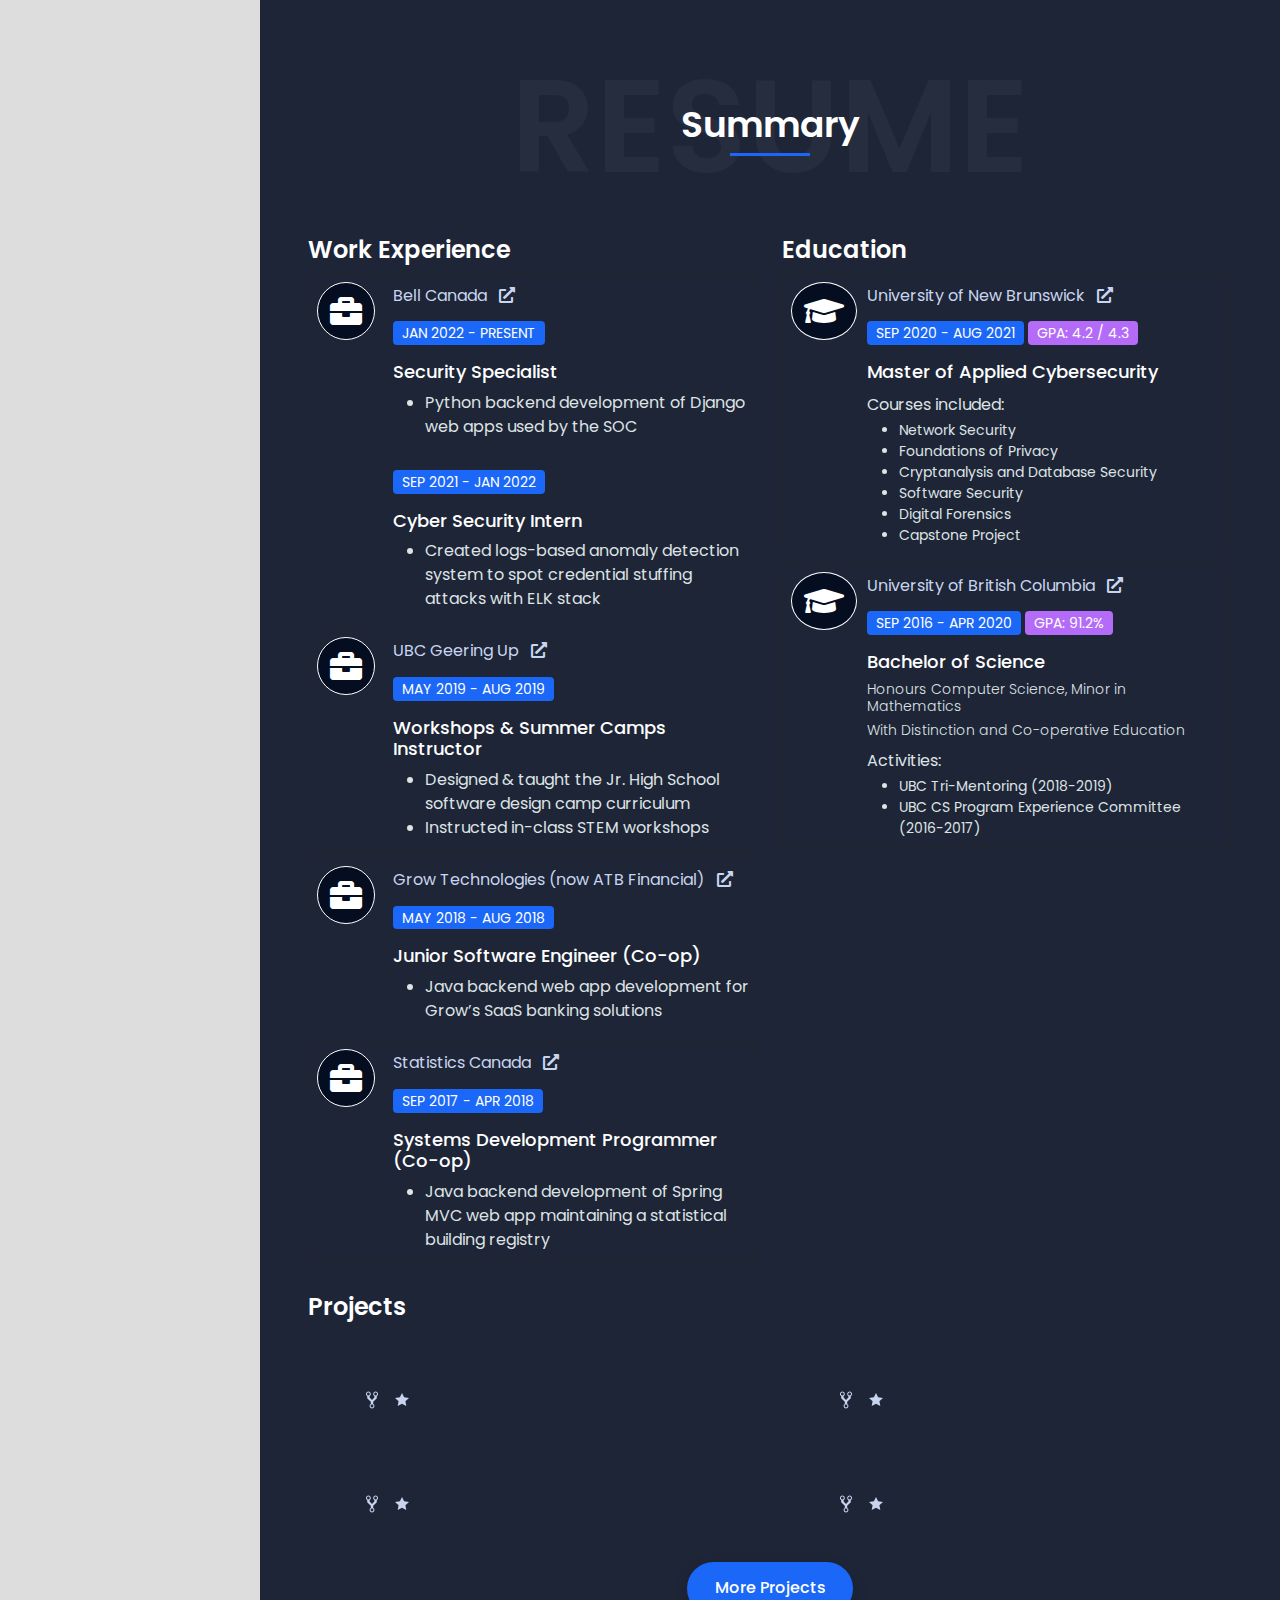
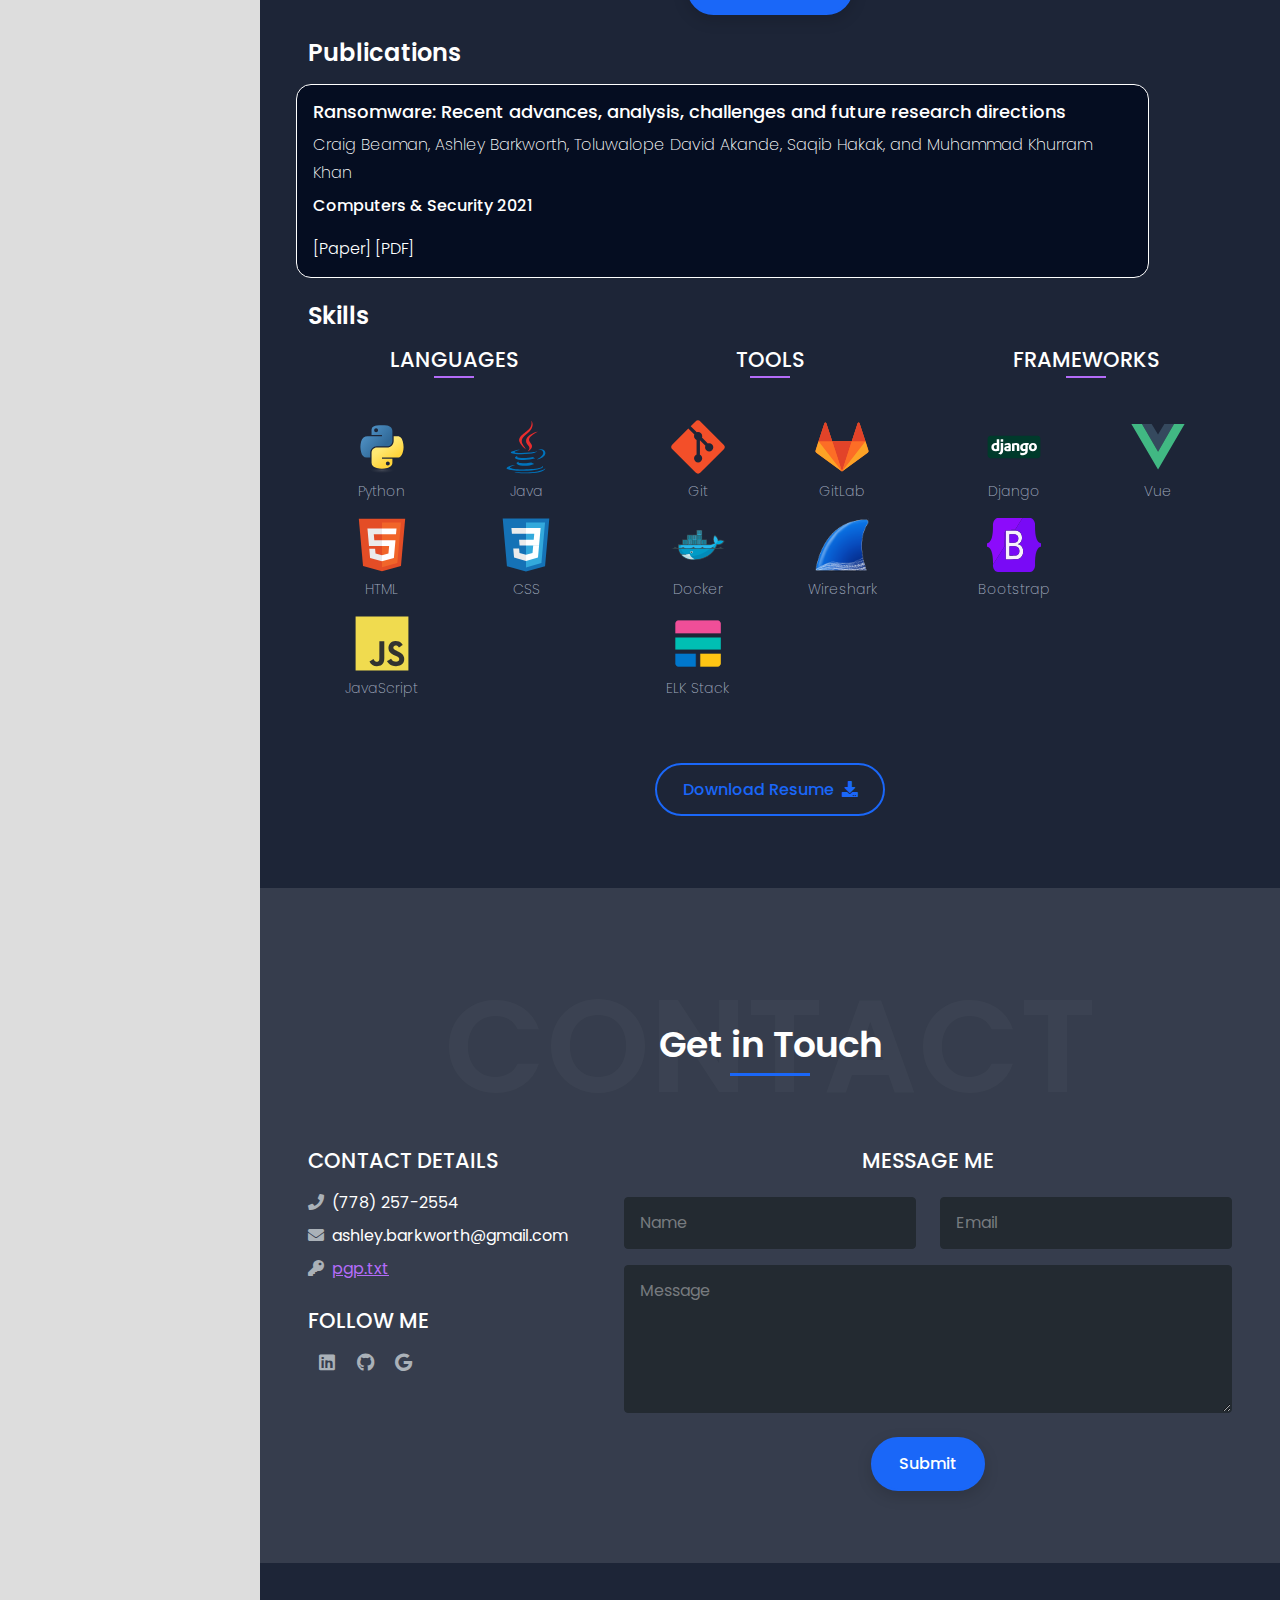
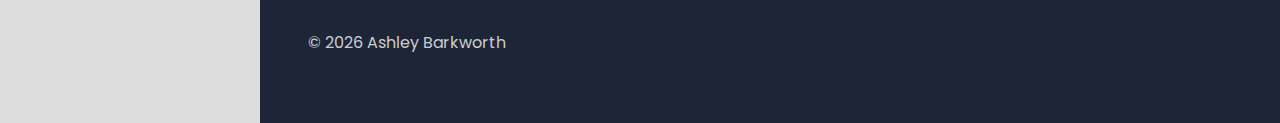
==== commit cedc1668: "modified publication" ====
--- a/index.html
+++ b/index.html
@@ -551,16 +551,16 @@
                 <!-- Publications -->
                 <h2 class="text-6 text-white font-weight-600 mt-4 mb-3">Publications</h2>
                 <div class="row">
-                    <div class="publications text-light-3 mt-3 mb-3">
-                    <h4 class="text-5 text-white">
-                        Ransomware: Recent advances, analysis, challenges and future research directions&nbsp;
-                        <a  href="https://www.sciencedirect.com/science/article/pii/S016740482100314X" target="_blank"><i class="fas fa-external-link-alt"></i>
-                        </a>
+                    <div class="publications text-light-3">
+                    <h4 class="text-4 font-weight-500 text-white">
+                        Ransomware: Recent advances, analysis, challenges and future research directions
                     </h4>
-                    <div class="publications-details text-light-2 mt-3 font-weight-200">
-                    <p class="text-light-2">This paper highlights the recent advances in ransomware, which has become one of the most pernicious cyber attacks.
-                    It surveys prevention and detection measures and lists challenges and future research directions.</p>
-                    <p class="text-white font-weight-400">Published in <em>Computers & Security</em>,&nbsp; 2021</p>
+
+                    <div class="publications-details mb-0">
+                        <p class="text-white font-weight-200 mb-1">Craig Beaman, Ashley Barkworth, Toluwalope David Akande, Saqib Hakak, and Muhammad Khurram Khan</p>
+                        <p class="text-white font-weight-500">Computers & Security 2021</p>
+                        <a class="no-underline text-white font-weight-300" href="https://www.sciencedirect.com/science/article/pii/S016740482100314X" target="_blank">[Paper]</a>
+                        <a class="no-underline text-white font-weight-300" href="publication.pdf" target="_blank">[PDF]</a>
                     </div>
                 </div>
                 </div>
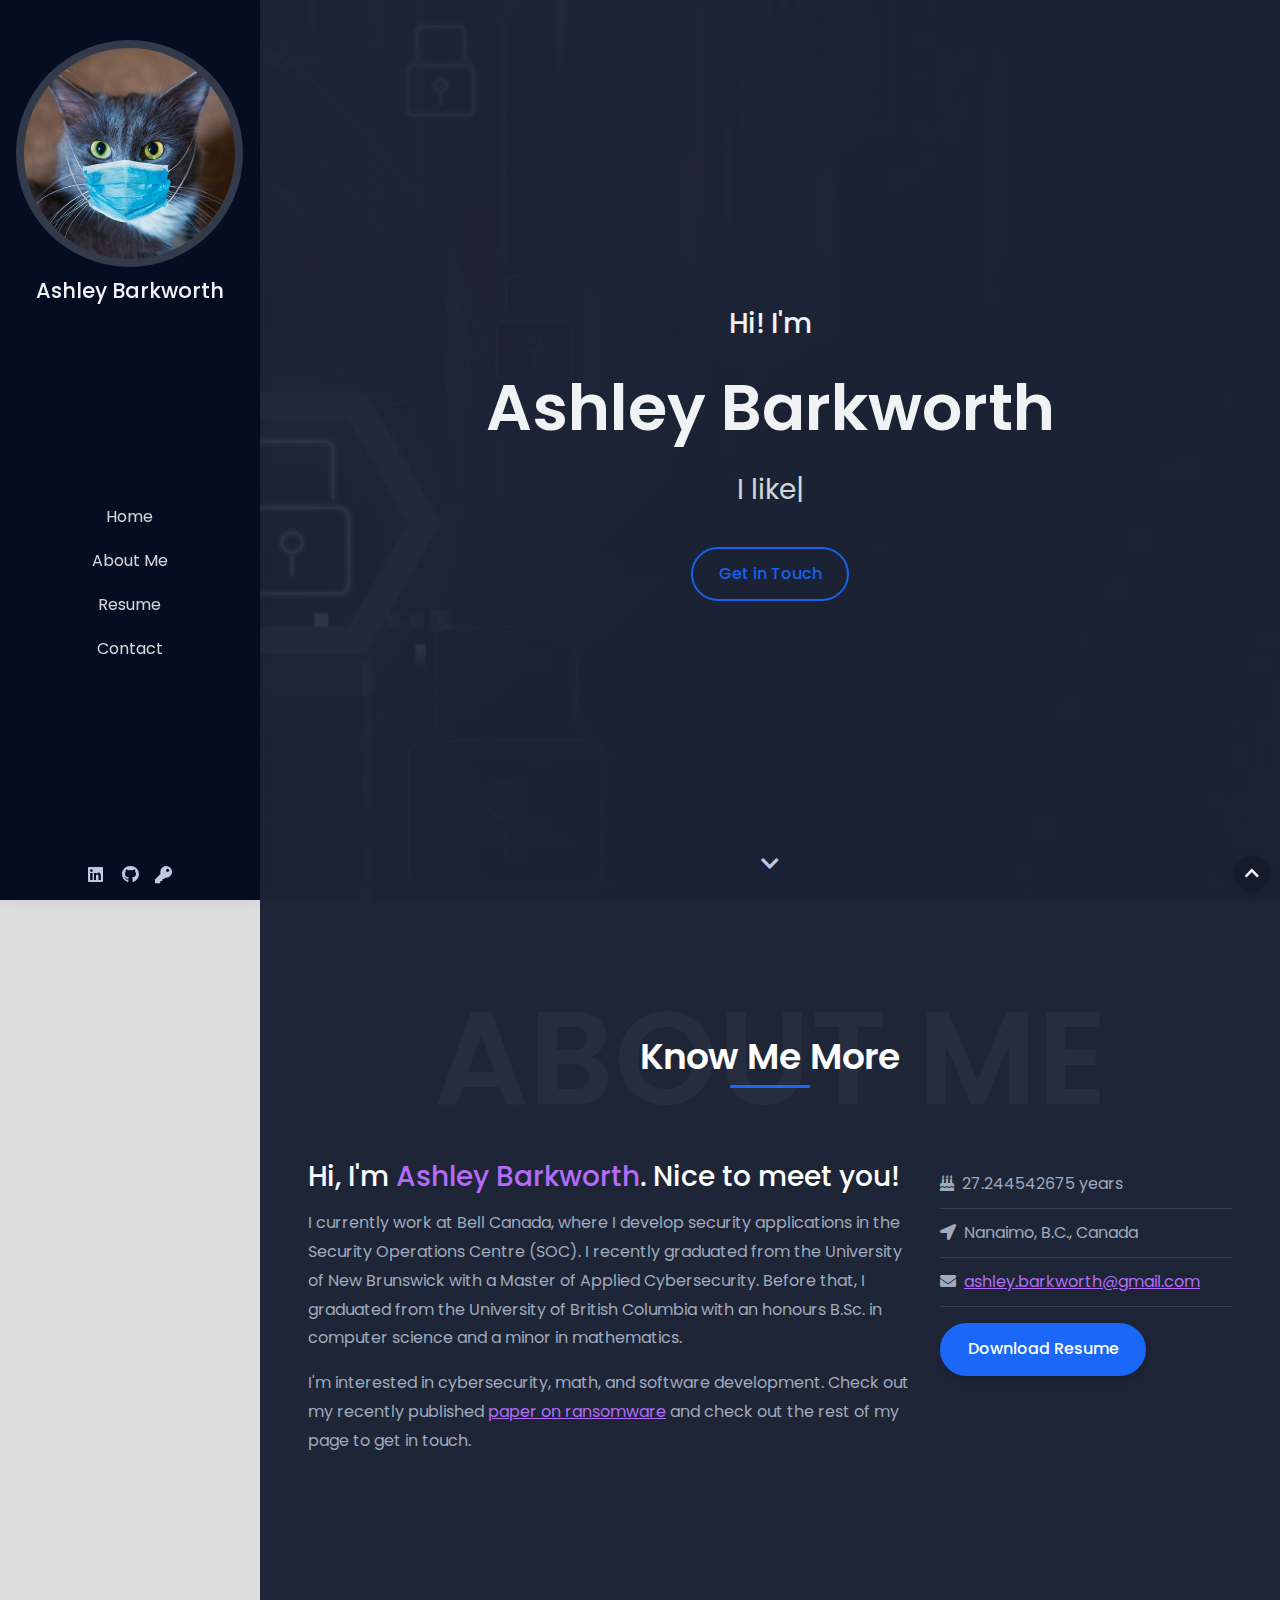
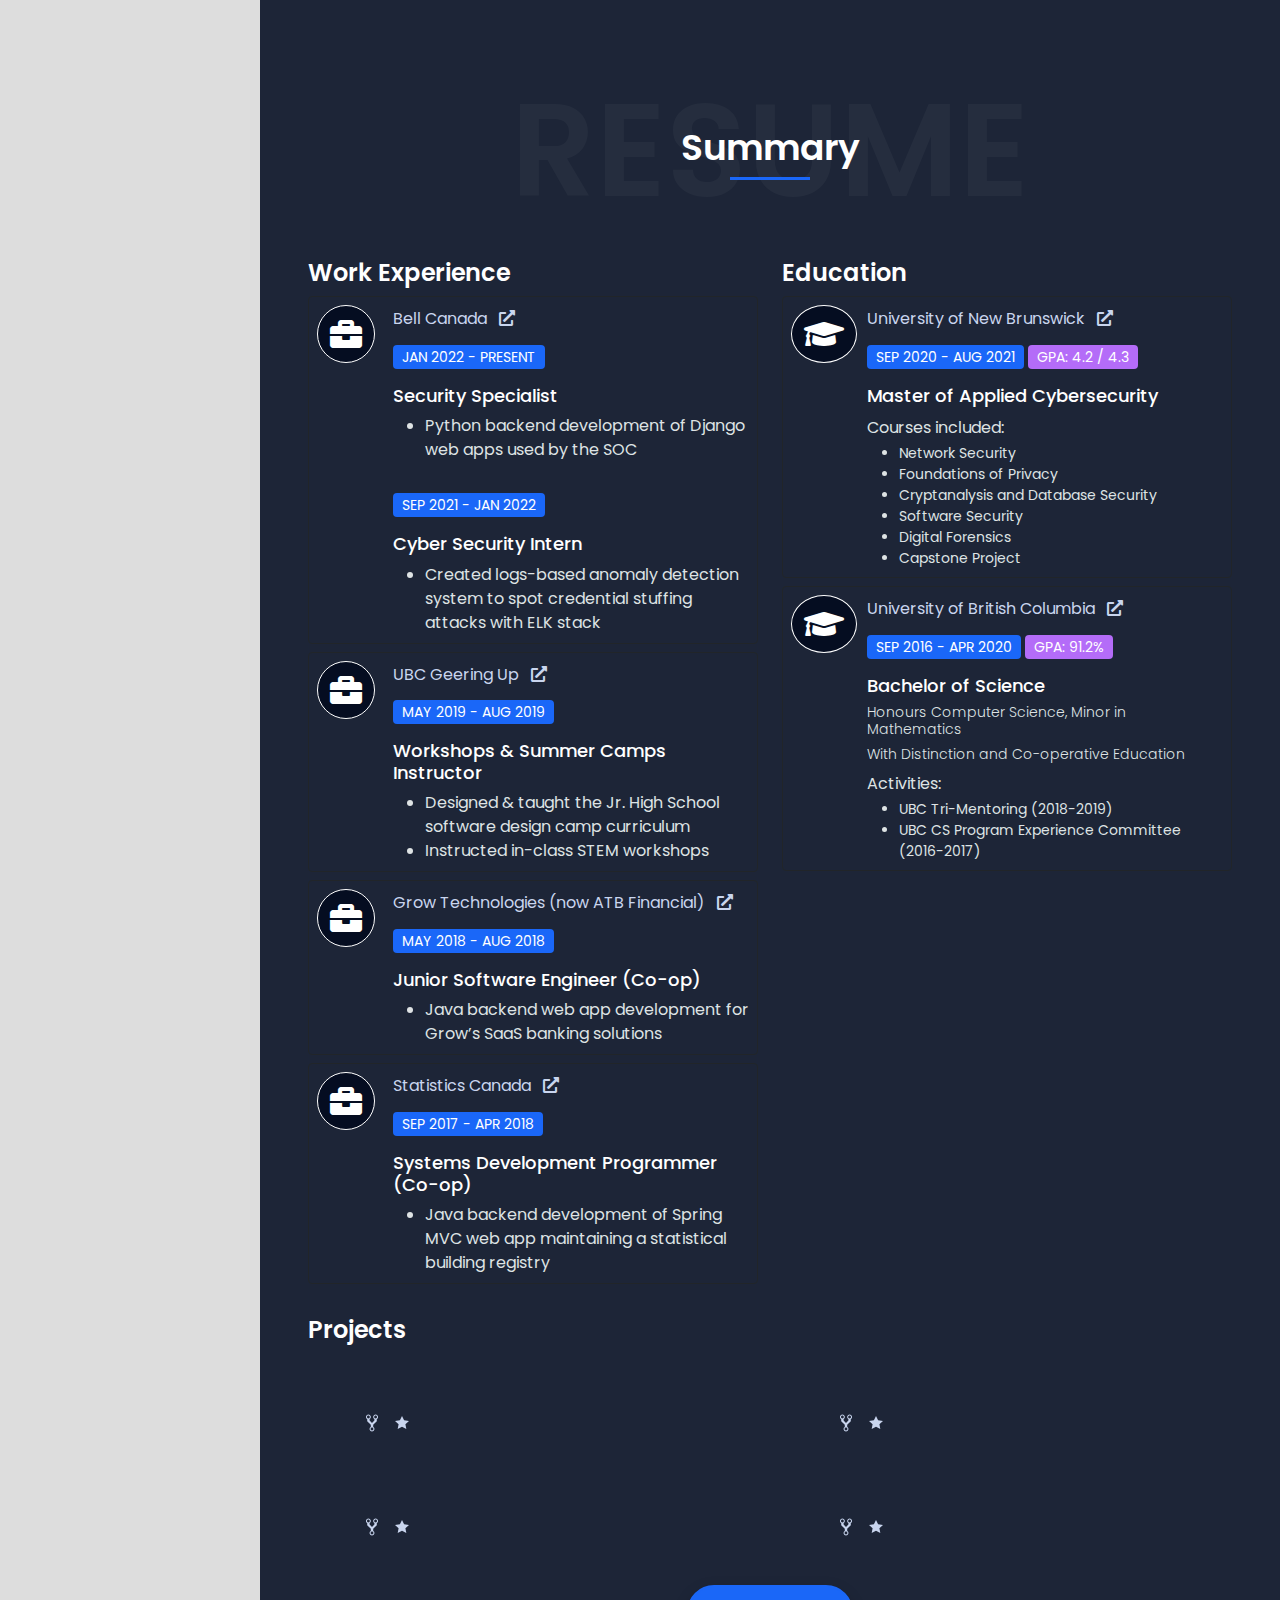
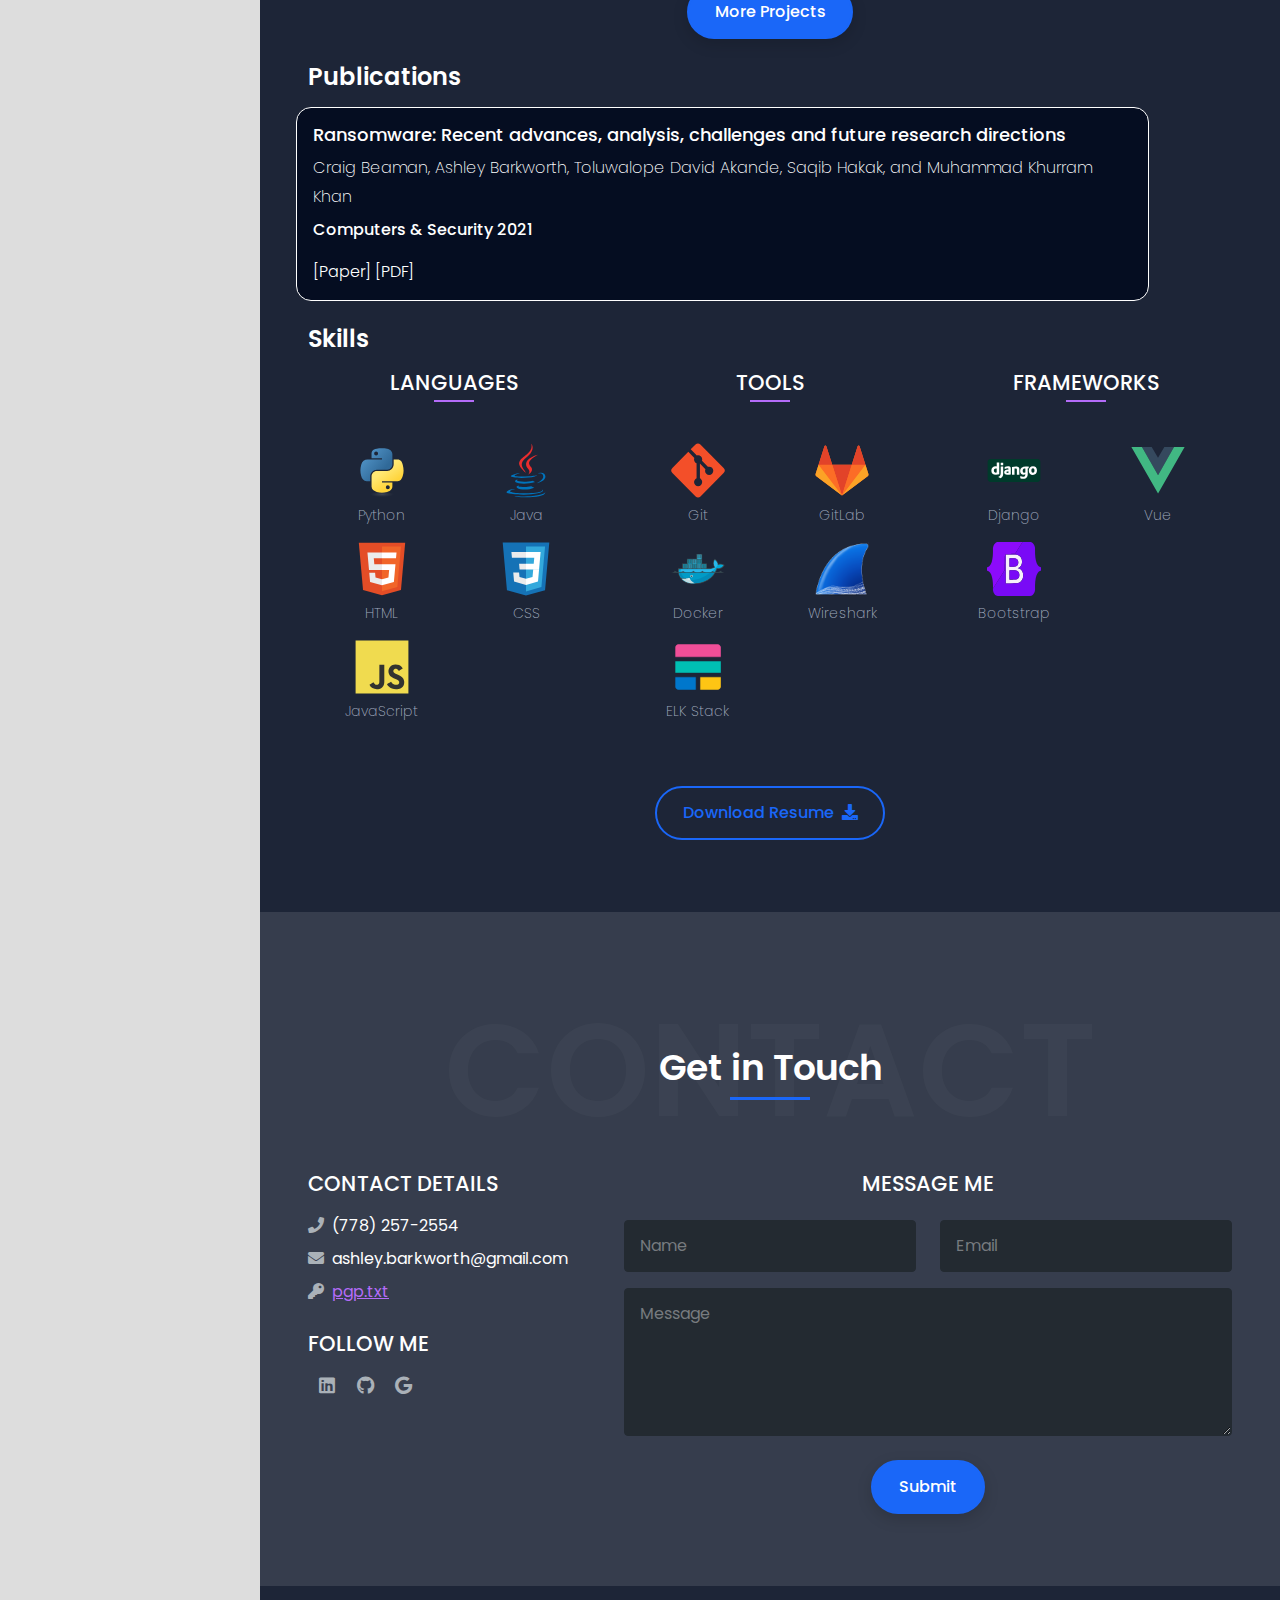
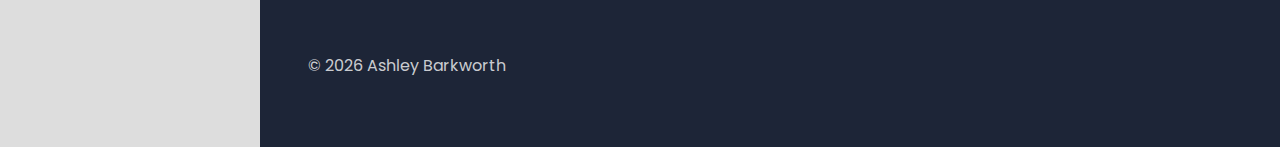
==== commit caa67c08: "new resume, icons" ====
--- a/index.html
+++ b/index.html
@@ -117,22 +117,22 @@
                 <div class="col-lg-8 text-lg-left">
                     <h2 class="text-7 text-white mb-3">Hi, I'm <span class="text-secondary">Ashley Barkworth</span>. Nice to meet you!</h2>
                     <p class="text-light-3 font-weight-400 description">I currently work at Bell Canada, where I develop security applications in the
-                        <span class="highlight">Security Operations Centre (SOC)</span>. I recently graduated from the University of New Brunswick with a
-                        <span class="highlight">Master of Applied Cybersecurity</span> and
-                        <a href="https://www.sciencedirect.com/science/article/pii/S016740482100314X" target="_blank">published a paper</a> on ransomware.
+                         Security Operations Centre (SOC). I recently graduated from the University of New Brunswick with a
+                        Master of Applied Cybersecurity. Before that, I graduated from the University of British Columbia with an honours B.Sc. in computer science
+                        and a minor in mathematics.
                     </p>
-                    <p class="text-light-3 description">I'm interested in <span class="highlight">cybersecurity</span>, <span class="highlight">math</span>,
-                        and <span class="highlight">software development</span>. Check out the rest of my page to see what I've done and to get in touch!</p>
+                    <p class="text-light-3 description">I'm interested in cybersecurity, math, and software development.
+                        Check out my recently published <a href="https://www.sciencedirect.com/science/article/pii/S016740482100314X" target="_blank">paper on ransomware</a>
+                        and check out the rest of my page to get in touch.</p>
                 </div>
                 <div class="col-lg-4 mt-5 mt-lg-0">
                     <div class="pl-4">
-                        <ul class="list-style-2 list-style-light text-light-3">
-                            <li><span class="text-white font-weight-600 mr-2">Name: </span> &nbsp; Ashley Barkworth</li>
-                            <li><span class="text-white font-weight-600 mr-2">Email: </span> &nbsp; <a href="mailto:ashley.barkworth@gmail.com">ashley.barkworth@gmail.com</a></li>
-                            <li><span class="text-white font-weight-600 mr-2">Age: </span> &nbsp; 22</li>
-                            <li class="border-0"><span class="text-white font-weight-600 mr-2">Location: </span> &nbsp; Nanaimo, B.C.</li>
+                        <ul class="list-style-2 list-style-light text-light-3" id="info-list">
+                            <li><i class='fa fa-birthday-cake'></i> &nbsp;<div id="age"></div> years</li>
+                            <li><i class="fa fa-location-arrow"></i>&nbsp; Nanaimo, B.C., Canada</li>
+                            <li><i class="fas fa-envelope"></i> &nbsp;<a href="mailto:ashley.barkworth@gmail.com">ashley.barkworth@gmail.com</a></li>
                         </ul>
-                        <a href="resume.pdf" target="_blank" class="btn btn-primary rounded-pill ">Download Resume</a>
+                        <a href="files/resume.pdf" target="_blank" class="btn btn-primary rounded-pill ">Download Resume</a>
                     </div>
                 </div>
             </div>
@@ -560,7 +560,7 @@
                         <p class="text-white font-weight-200 mb-1">Craig Beaman, Ashley Barkworth, Toluwalope David Akande, Saqib Hakak, and Muhammad Khurram Khan</p>
                         <p class="text-white font-weight-500">Computers & Security 2021</p>
                         <a class="no-underline text-white font-weight-300" href="https://www.sciencedirect.com/science/article/pii/S016740482100314X" target="_blank">[Paper]</a>
-                        <a class="no-underline text-white font-weight-300" href="publication.pdf" target="_blank">[PDF]</a>
+                        <a class="no-underline text-white font-weight-300" href="files/publication.pdf" target="_blank">[PDF]</a>
                     </div>
                 </div>
                 </div>
@@ -649,7 +649,7 @@
                     </div>
                 </div>
             <div class="text-center mt-5">
-                <a href="resume.pdf" target="_blank" class="btn btn-outline-primary rounded-pill shadow-none">
+                <a href="files/resume.pdf" target="_blank" class="btn btn-outline-primary rounded-pill shadow-none">
                     Download Resume &nbsp;<i class="fas fa-download"></i>
                 </a>
             </div>
@@ -833,6 +833,17 @@
             }); // append to colors
 
         });
+
+        var dob = new Date('04/26/1999 08:36 AM');
+        var timer;
+
+        function age(){
+            var now = new Date();
+            var age = (now.getTime() - dob.getTime()) / (365.25 * 24 * 60 * 60 * 1000);
+            document.getElementById('age').innerHTML = age.toFixed(9)
+        }
+
+        timer = setInterval(age, 3);
     </script>
   </body>
 
@@ -993,6 +1004,8 @@
           color: #aab1b8;
       }
 
+      #info-list div { display:inline }
+
   </style>
 
 </html>
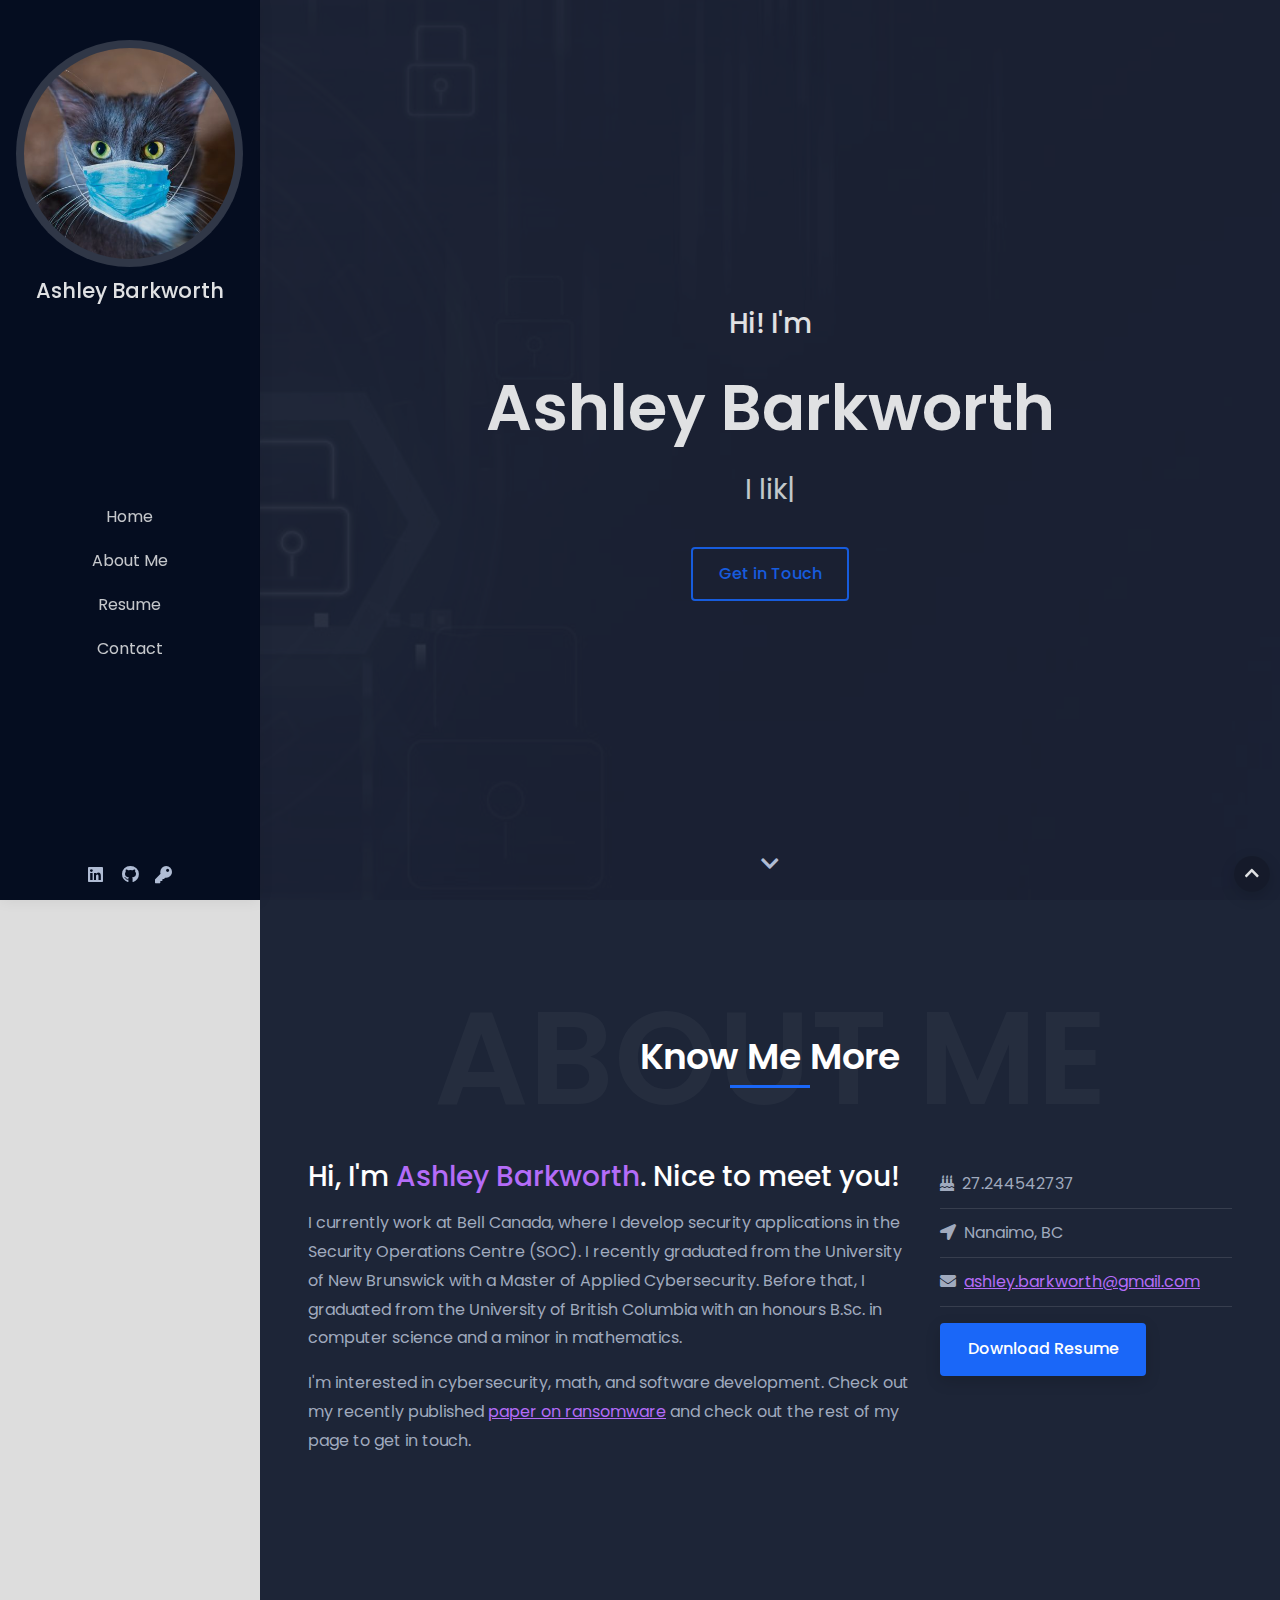
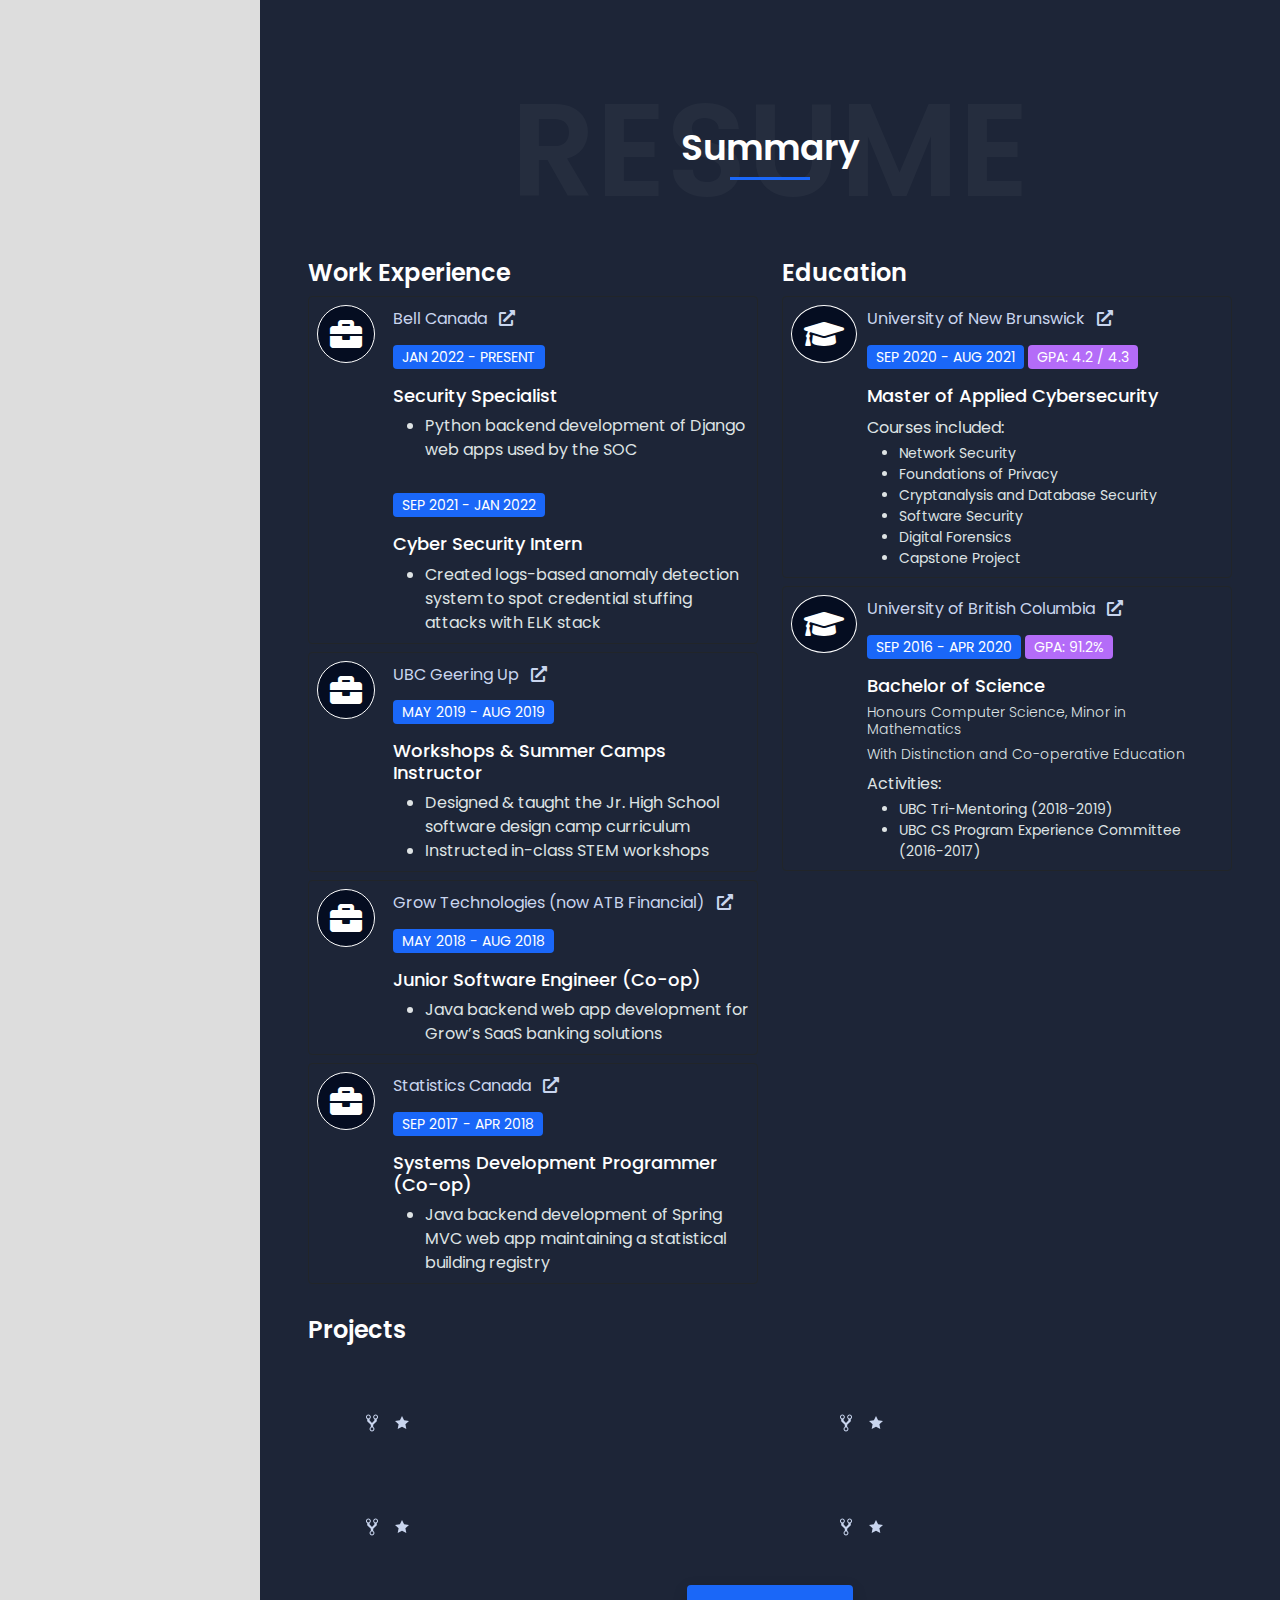
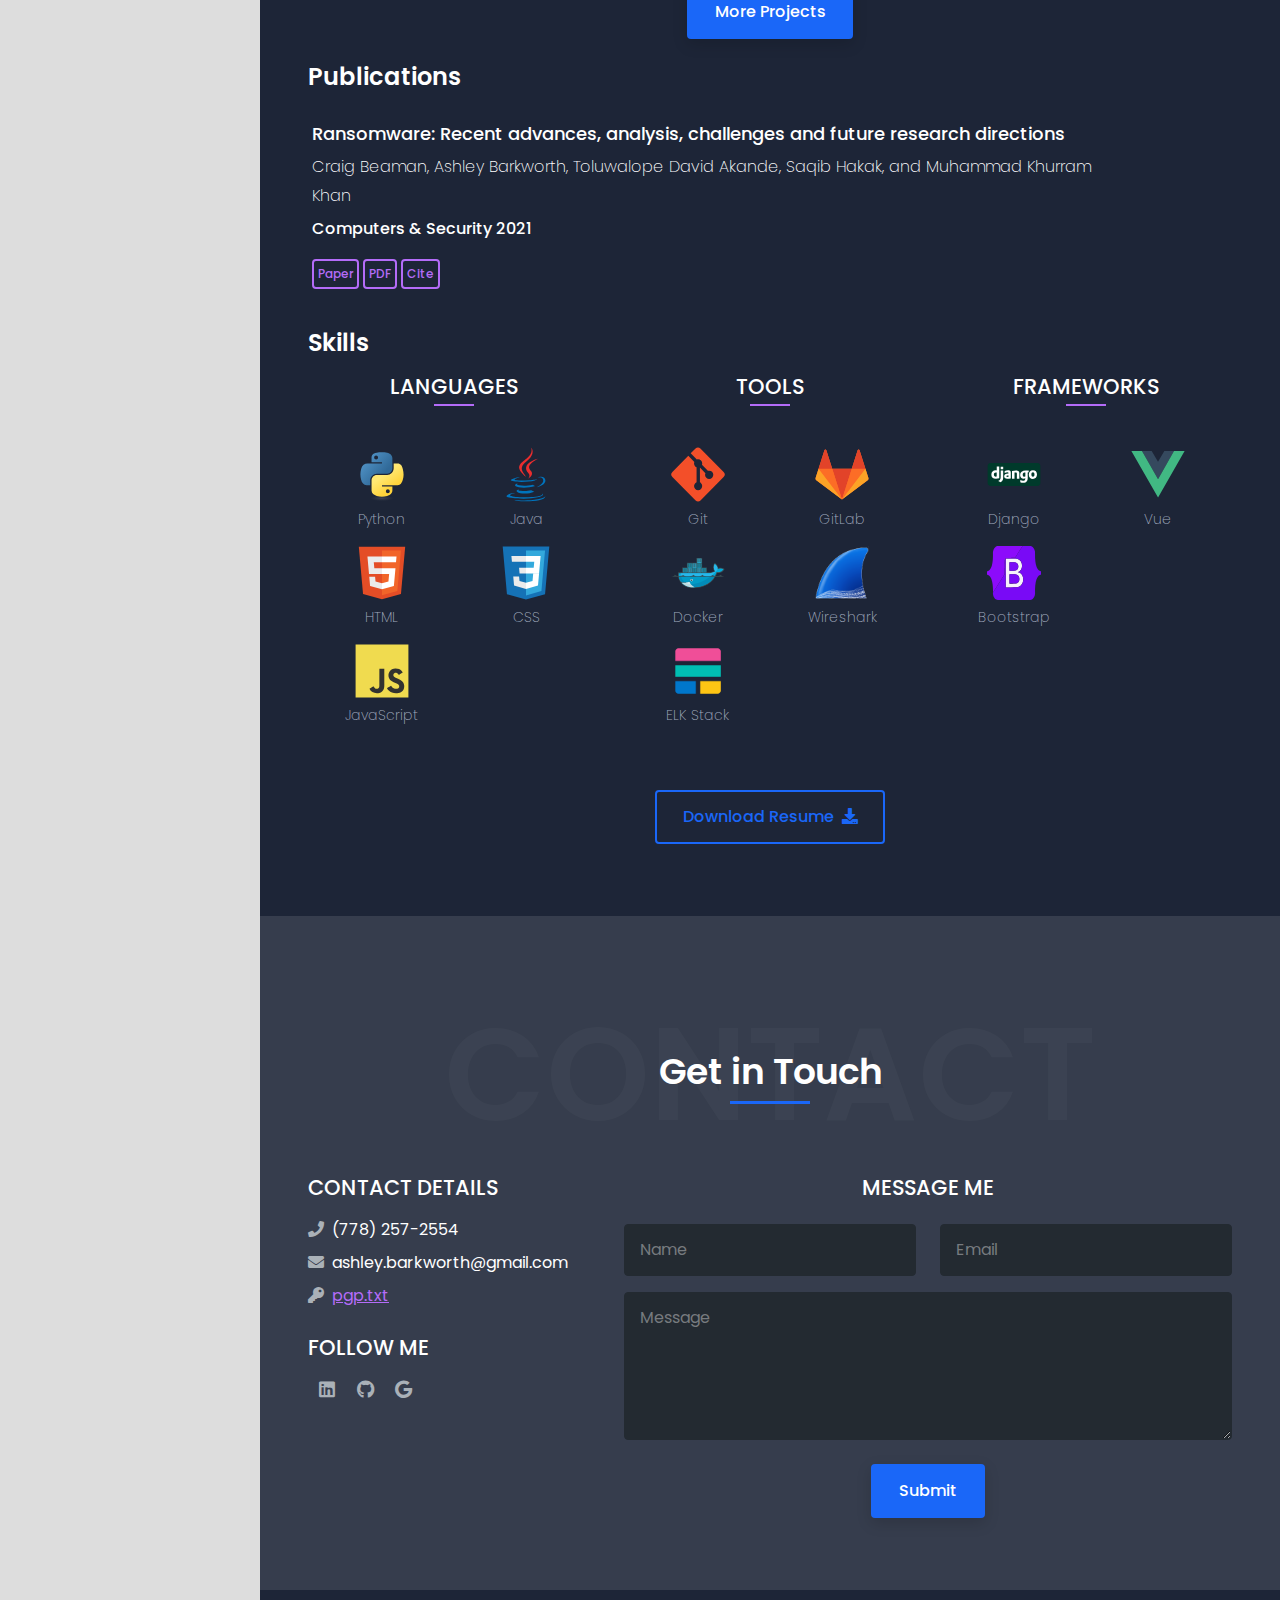
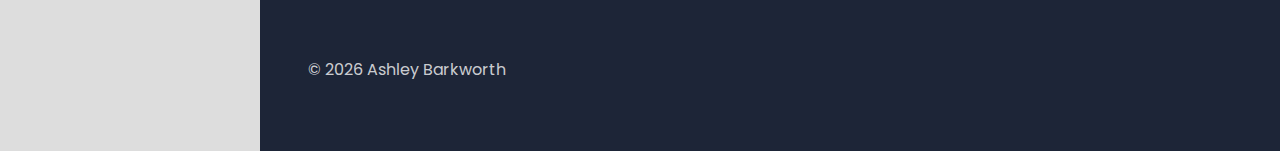
==== commit 8aeeea4c: "created citation modal" ====
--- a/index.html
+++ b/index.html
@@ -96,7 +96,7 @@
                     <h2 class="text-16 font-weight-600 text-white mb-2 mb-md-3">Ashley Barkworth</h2>
                     <p class="text-7 text-light mb-4"><span class="typed"></span><span class="typed-cursor"></span></p>
                     <div class="container">
-                      <a href="#contact" class="btn btn-outline-primary rounded-pill shadow-none smooth-scroll mt-2">Get in Touch</a>
+                      <a href="#contact" class="btn btn-outline-primary rounded shadow-none smooth-scroll mt-2">Get in Touch</a>
                     </div>
                   </div>
                 </div>
@@ -128,11 +128,11 @@
                 <div class="col-lg-4 mt-5 mt-lg-0">
                     <div class="pl-4">
                         <ul class="list-style-2 list-style-light text-light-3" id="info-list">
-                            <li><i class='fa fa-birthday-cake'></i> &nbsp;<div id="age"></div> years</li>
-                            <li><i class="fa fa-location-arrow"></i>&nbsp; Nanaimo, B.C., Canada</li>
+                            <li><i class='fa fa-birthday-cake'></i> &nbsp;<div id="age"></div></li>
+                            <li><i class="fa fa-location-arrow"></i>&nbsp; Nanaimo, BC</li>
                             <li><i class="fas fa-envelope"></i> &nbsp;<a href="mailto:ashley.barkworth@gmail.com">ashley.barkworth@gmail.com</a></li>
                         </ul>
-                        <a href="files/resume.pdf" target="_blank" class="btn btn-primary rounded-pill ">Download Resume</a>
+                        <a href="files/resume.pdf" target="_blank" class="btn btn-primary rounded ">Download Resume</a>
                     </div>
                 </div>
             </div>
@@ -546,7 +546,7 @@
                 </div>
                 <div class="text-center mt-3">
                     <a href="https://github.com/ashleybarkworth" target="_blank"
-                        class="btn btn-primary rounded-pill ">More Projects</a>
+                        class="btn btn-primary rounded ">More Projects</a>
                 </div>
                 <!-- Publications -->
                 <h2 class="text-6 text-white font-weight-600 mt-4 mb-3">Publications</h2>
@@ -559,11 +559,37 @@
                     <div class="publications-details mb-0">
                         <p class="text-white font-weight-200 mb-1">Craig Beaman, Ashley Barkworth, Toluwalope David Akande, Saqib Hakak, and Muhammad Khurram Khan</p>
                         <p class="text-white font-weight-500">Computers & Security 2021</p>
-                        <a class="no-underline text-white font-weight-300" href="https://www.sciencedirect.com/science/article/pii/S016740482100314X" target="_blank">[Paper]</a>
-                        <a class="no-underline text-white font-weight-300" href="files/publication.pdf" target="_blank">[PDF]</a>
-                    </div>
-                </div>
-                </div>
+                        <a class="btn btn-outline-secondary rounded shadow-none text-1 p-1" href="https://www.sciencedirect.com/science/article/pii/S016740482100314X" target="_blank">Paper</a>
+                        <a class="btn btn-outline-secondary rounded shadow-none text-1 p-1" href="files/publication.pdf" target="_blank">PDF</a>
+                        <a class="btn btn-outline-secondary rounded shadow-none text-1 p-1 js-cite-modal" data-filename="files/citation.bib" target="_blank">Cite</a>
+                    </div>
+                </div>
+                    <div id="modal" class="modal fade" role="dialog">
+                        <div class="modal-dialog">
+                            <div class="modal-content">
+                                <div class="modal-header">
+                                    <h5 class="modal-title">Cite</h5>
+                                    <button type="button" class="close" data-dismiss="modal" aria-label="Close">
+                                        <span aria-hidden="true">&times;</span>
+                                    </button>
+                                </div>
+                                <div class="modal-body">
+                                    <pre><code class="tex hljs"></code></pre>
+                                </div>
+                                <div class="modal-footer">
+                                    <a class="btn btn-outline-primary my-1 js-copy-cite" href="#" target="_blank">
+                                        <i class="fas fa-copy"></i> Copy
+                                    </a>
+                                    <a class="btn btn-outline-primary my-1 js-download-cite" href="#" target="_blank">
+                                        <i class="fas fa-download"></i> Download
+                                    </a>
+                                    <div id="modal-error"></div>
+                                </div>
+                            </div>
+                        </div>
+                    </div>
+                </div>
+
                 <!-- Skills -->
                 <h2 class="text-6 text-white font-weight-600 mt-4 mb-3">Skills</h2>
                 <div class="row">
@@ -649,11 +675,12 @@
                     </div>
                 </div>
             <div class="text-center mt-5">
-                <a href="files/resume.pdf" target="_blank" class="btn btn-outline-primary rounded-pill shadow-none">
+                <a href="files/resume.pdf" target="_blank" class="btn btn-outline-primary rounded shadow-none">
                     Download Resume &nbsp;<i class="fas fa-download"></i>
                 </a>
             </div>
         </section>
+
         <!--Contact Me-->
         <section id="contact" class="section bg-dark-2">
             <div class="container px-lg-5">
@@ -711,7 +738,7 @@
                             <div id="recaptcha-v2" data-sitekey="6LfGTPgZAAAAAE0EUSBYxzBw7TMQyByBTm35FEJP" class="g-recaptcha" ></div>
               -->
                             <p class="text-center mt-4 mb-0">
-                                <button id="submit-btn" class="btn btn-primary rounded-pill d-inline-flex" type="submit">Submit</button>
+                                <button id="submit-btn" class="btn btn-primary rounded d-inline-flex" type="submit">Submit</button>
                             </p>
                         </form>
                     </div>
@@ -777,6 +804,37 @@
         }
     </style>
     <script>
+        $('.js-cite-modal').click(function(e) {
+            e.preventDefault();
+            let filename = $(this).attr('data-filename');
+            let modal = $('#modal');
+            modal.find('.modal-body code').load(filename, function(response, status, xhr) {
+                if (status == 'error') {
+                    let msg = "Error: ";
+                    $('#modal-error').html(msg + xhr.status + " " + xhr.statusText);
+                } else {
+                    $('.js-download-cite').attr('href', filename);
+                }
+            });
+            modal.modal('show');
+        });
+        $('.js-copy-cite').click(function(e) {
+            e.preventDefault();
+            let range = document.createRange();
+            let code_node = document.querySelector('#modal .modal-body');
+            range.selectNode(code_node);
+            window.getSelection().addRange(range);
+            try {
+                document.execCommand('copy');
+            } catch (e) {
+                console.log('Error: citation copy failed.');
+            }
+        });
+        $(".close").on('click', function() {
+                $('#modal').modal('hide');
+        });
+    </script>
+    <script>
         user = 'ashleybarkworth';
         apiRepoUrl = `https://api.github.com/users/${user}`;
 
@@ -843,7 +901,7 @@
             document.getElementById('age').innerHTML = age.toFixed(9)
         }
 
-        timer = setInterval(age, 3);
+        timer = setInterval(age, 5);
     </script>
   </body>
 
@@ -957,9 +1015,9 @@
           text-align: left;
       }
       .publications {
-          background: #050D21;
-          border: 1px solid white;
-          border-radius: 15px;
+          /*background: #050D21;*/
+          /*border: 1px solid white;*/
+          /*border-radius: 15px;*/
           padding: 1em 1em;
           width: 90%;
       }
@@ -1006,6 +1064,209 @@
 
       #info-list div { display:inline }
 
+      .modal-open {
+          overflow:hidden
+      }
+      .modal-open .modal {
+          overflow-x:hidden;
+          overflow-y:auto
+      }
+      .modal{
+          position:fixed;
+          top:0;
+          left:0;
+          z-index:1050;
+          display:none;
+          width:100%;
+          height:100%;
+          overflow:hidden;
+          outline:0
+      }
+      .modal-dialog {
+          position:relative;
+          width:auto;
+          margin:.5rem;
+          pointer-events:none
+      }
+      .modal.fade .modal-dialog{
+          transition:transform 0.3s ease-out;
+          transform:translate(0, -50px)
+      }
+      @media (prefers-reduced-motion: reduce){
+          .modal.fade .modal-dialog{
+              transition:none
+          }
+      }
+      .modal.show .modal-dialog{
+          transform:none
+      }
+      .modal.modal-static .modal-dialog{
+          transform:scale(1.02)
+      }
+      .modal-dialog-scrollable{
+          display:flex;
+          max-height:calc(100% - 1rem)
+      }
+      .modal-dialog-scrollable .modal-content{
+          max-height:calc(100vh - 1rem);
+          overflow:hidden
+      }
+      .modal-dialog-scrollable .modal-header,.modal-dialog-scrollable .modal-footer{
+          flex-shrink:0
+      }
+      .modal-dialog-scrollable .modal-body{
+          overflow-y:auto
+      }
+      .modal-dialog-centered{
+          display:flex;
+          align-items:center;
+          min-height:calc(100% - 1rem)
+      }
+      .modal-dialog-centered::before{
+          display:block;
+          height:calc(100vh - 1rem);
+          content:""
+      }
+      .modal-dialog-centered.modal-dialog-scrollable {
+          flex-direction:column;
+          justify-content:center;
+          height:100%
+      }
+      .modal-dialog-centered.modal-dialog-scrollable .modal-content code{
+          max-height:none
+      }
+      .modal-dialog-centered.modal-dialog-scrollable::before{
+          content:none
+      }
+      .modal-content {
+          position:relative;
+          display:flex;
+          flex-direction:column;
+          width:100%;
+          pointer-events:auto;
+          background-color:#fff;
+          background-clip:padding-box;
+          border:1px solid rgba(0,0,0,0.2);
+          border-radius:.3rem;
+          outline:0
+      }
+      .modal-backdrop{
+          position:fixed;
+          top:0;
+          left:0;
+          z-index:1040;
+          width:100vw;
+          height:100vh;
+          background-color:#000
+      }
+      .modal-backdrop.fade{
+          opacity:0
+      }
+      .modal-backdrop.show{
+          opacity:.5
+      }
+      .modal-header{
+          display:flex;
+          align-items:flex-start;
+          justify-content:space-between;
+          padding:1rem 1rem;
+          border-bottom:1px solid #dee2e6;
+          border-top-left-radius:calc(.3rem - 1px);
+          border-top-right-radius:calc(.3rem - 1px)
+      }
+      .modal-header .close{
+          padding:1rem 1rem;
+          margin:-1rem -1rem -1rem auto
+      }
+      .modal-title{
+          margin-bottom:0;
+          line-height:1.5
+      }
+      .modal-body{
+          position:relative;
+          flex:1 1 auto;
+          padding:1rem
+      }
+      .modal-footer{
+          display:flex;
+          flex-wrap:wrap;
+          align-items:center;
+          justify-content:flex-end;
+          padding:.75rem;
+          border-top:1px solid #dee2e6;
+          border-bottom-right-radius:calc(.3rem - 1px);
+          border-bottom-left-radius:calc(.3rem - 1px)
+      }
+      .modal-footer>*{
+          margin:.25rem
+      }
+      .modal-scrollbar-measure{
+          position:absolute;
+          top:-9999px;
+          width:50px;
+          height:50px;
+          overflow:scroll
+      }
+      @media (min-width: 576px){
+          .modal-dialog{
+              max-width:500px;
+              margin:1.75rem auto
+          }
+          .modal-dialog-scrollable{
+              max-height:calc(100% - 3.5rem)
+          }
+          .modal-dialog-scrollable .modal-content{
+              max-height:calc(100vh - 3.5rem)
+          }
+          .modal-dialog-centered{
+              min-height:calc(100% - 3.5rem)
+          }
+          .modal-dialog-centered::before{
+              height:calc(100vh - 3.5rem)
+          }
+          .modal-sm{
+              max-width:300px
+          }
+      }
+      @media (min-width: 992px){
+          .modal-lg,.modal-xl{
+              max-width:800px
+          }
+      }
+      @media (min-width: 1200px){
+          .modal-xl{
+              max-width:1140px
+          }
+      }
+      .tooltip{
+          position:absolute;
+          z-index:1070;
+          display:block;
+          margin:0;
+          /*font-family:-apple-system,BlinkMacSystemFont,"Segoe UI",Roboto,"Helvetica Neue",Arial,"Noto Sans",sans-serif,"Apple Color Emoji","Segoe UI Emoji","Segoe UI Symbol","Noto Color Emoji";*/
+          font-style:normal;
+          font-weight:400;
+          line-height:1.5;
+          text-align:left;
+          text-align:start;
+          text-decoration:none;
+          text-shadow:none;
+          text-transform:none;
+          letter-spacing:normal;
+          word-break:normal;
+          word-spacing:normal;
+          white-space:normal;
+          line-break:auto;
+          font-size:.875rem;
+          word-wrap:break-word;
+          opacity:0
+      }
+      .tooltip.show{
+          opacity:.9
+      }
+      .tooltip
+
+
   </style>
 
 </html>
--- a/assets/css/stylesheet.css
+++ b/assets/css/stylesheet.css
@@ -226,7 +226,7 @@
 
 /* Border Radius */
 .rounded-lg {
-    border-radius: 0.6rem !important;
+    border-radius: 0.9rem !important;
 }
 
 .rounded-top-0 {
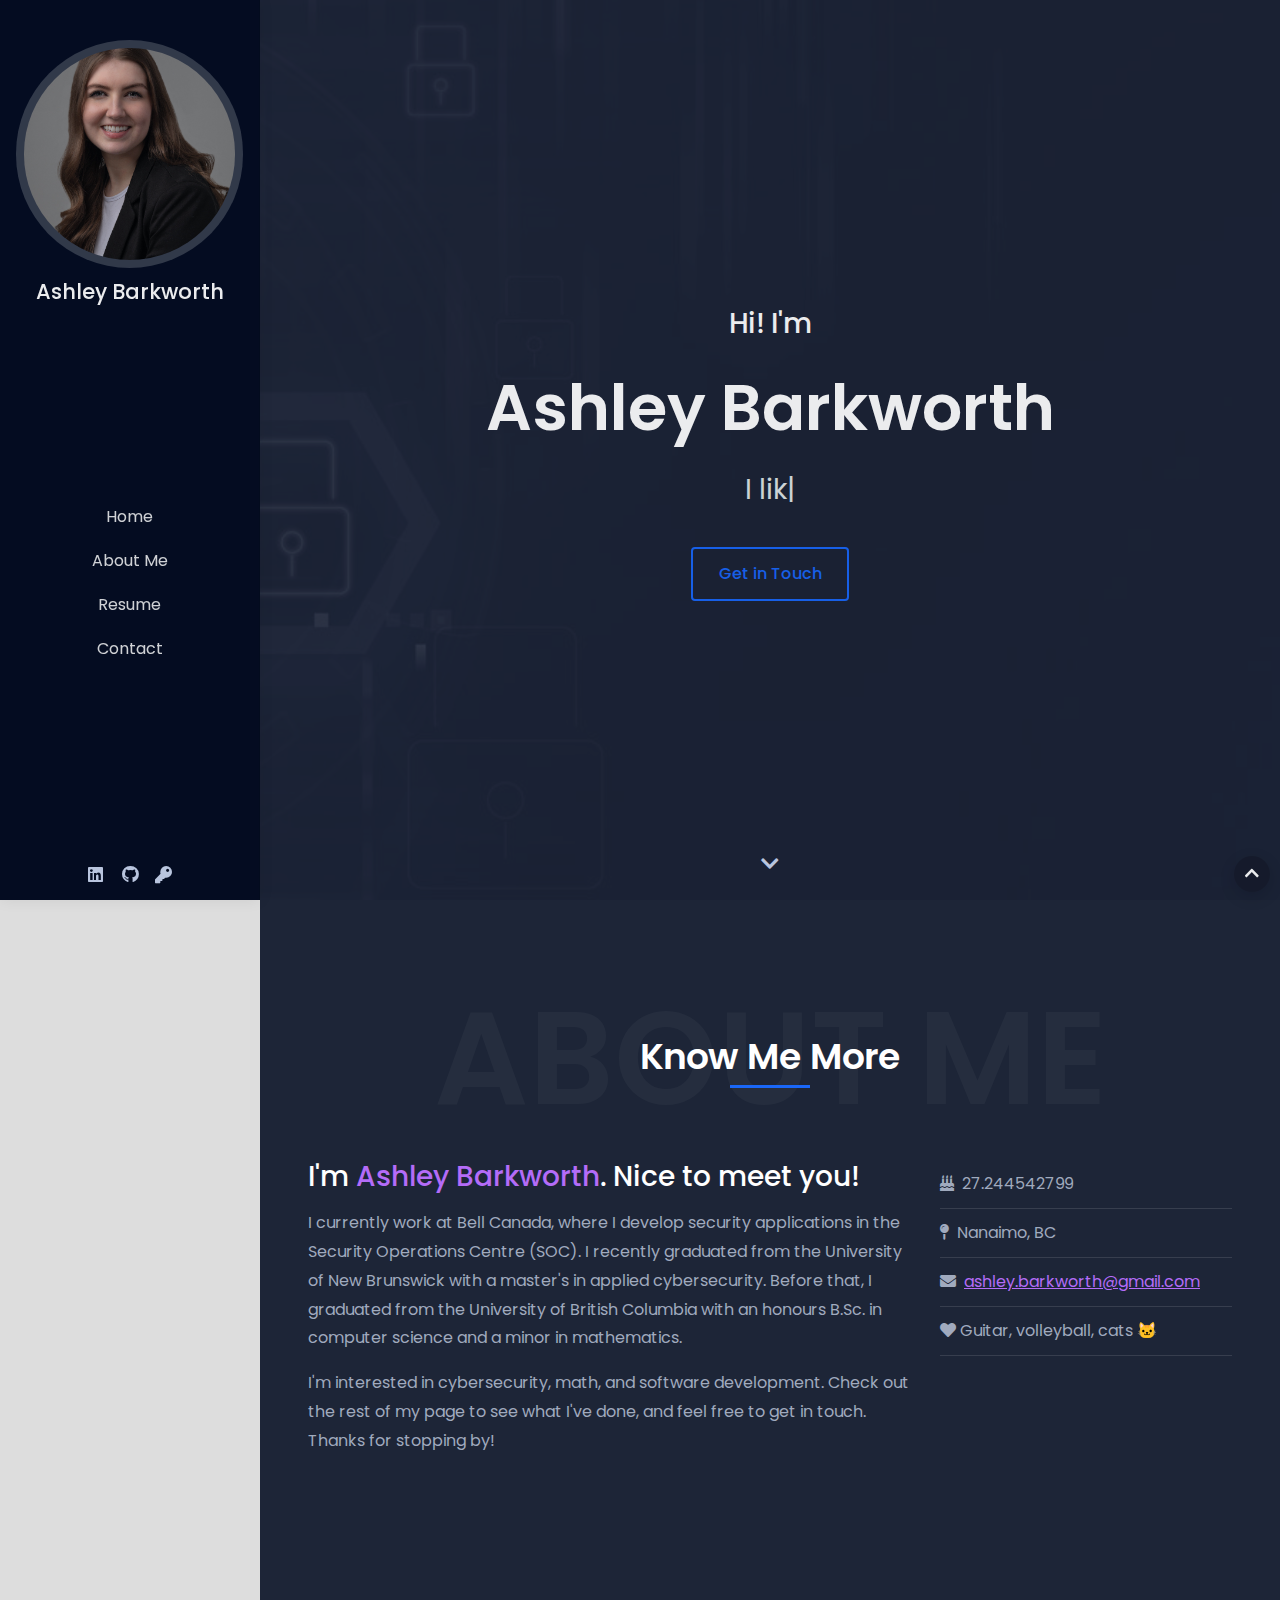
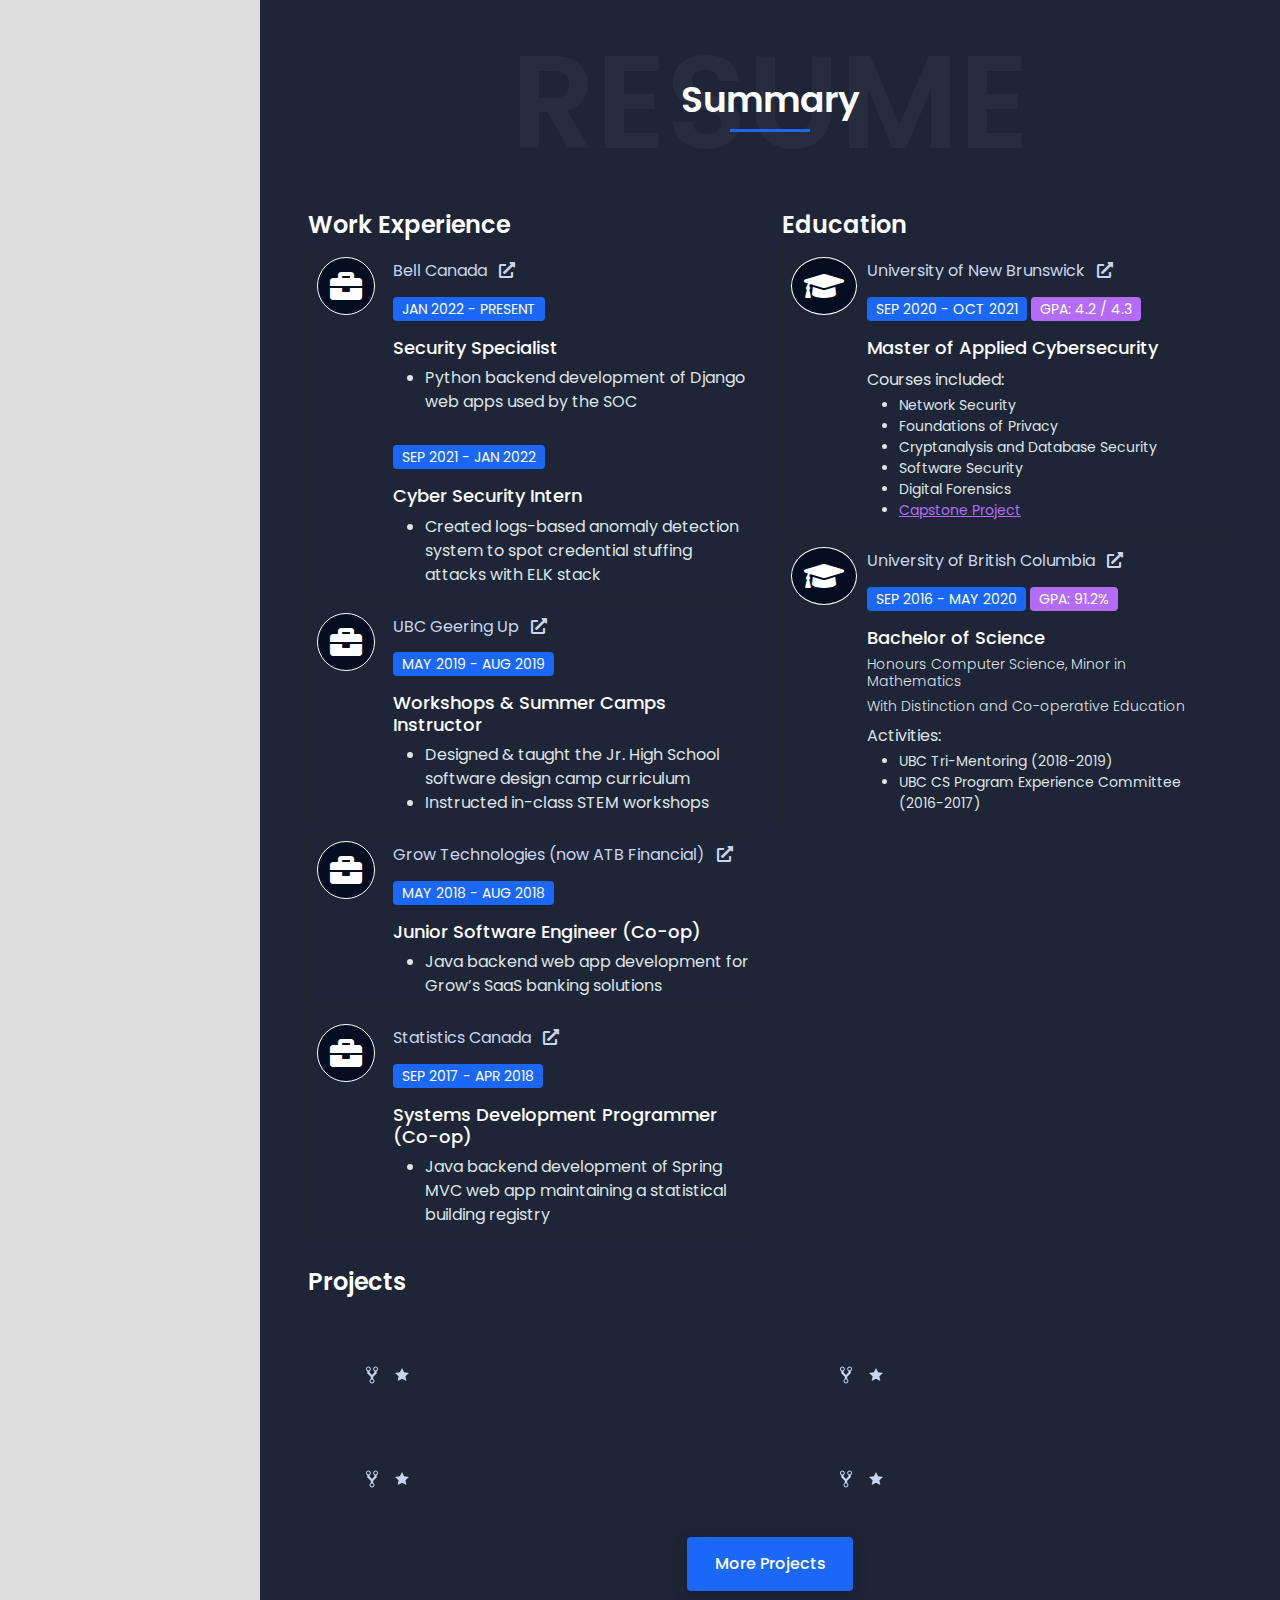
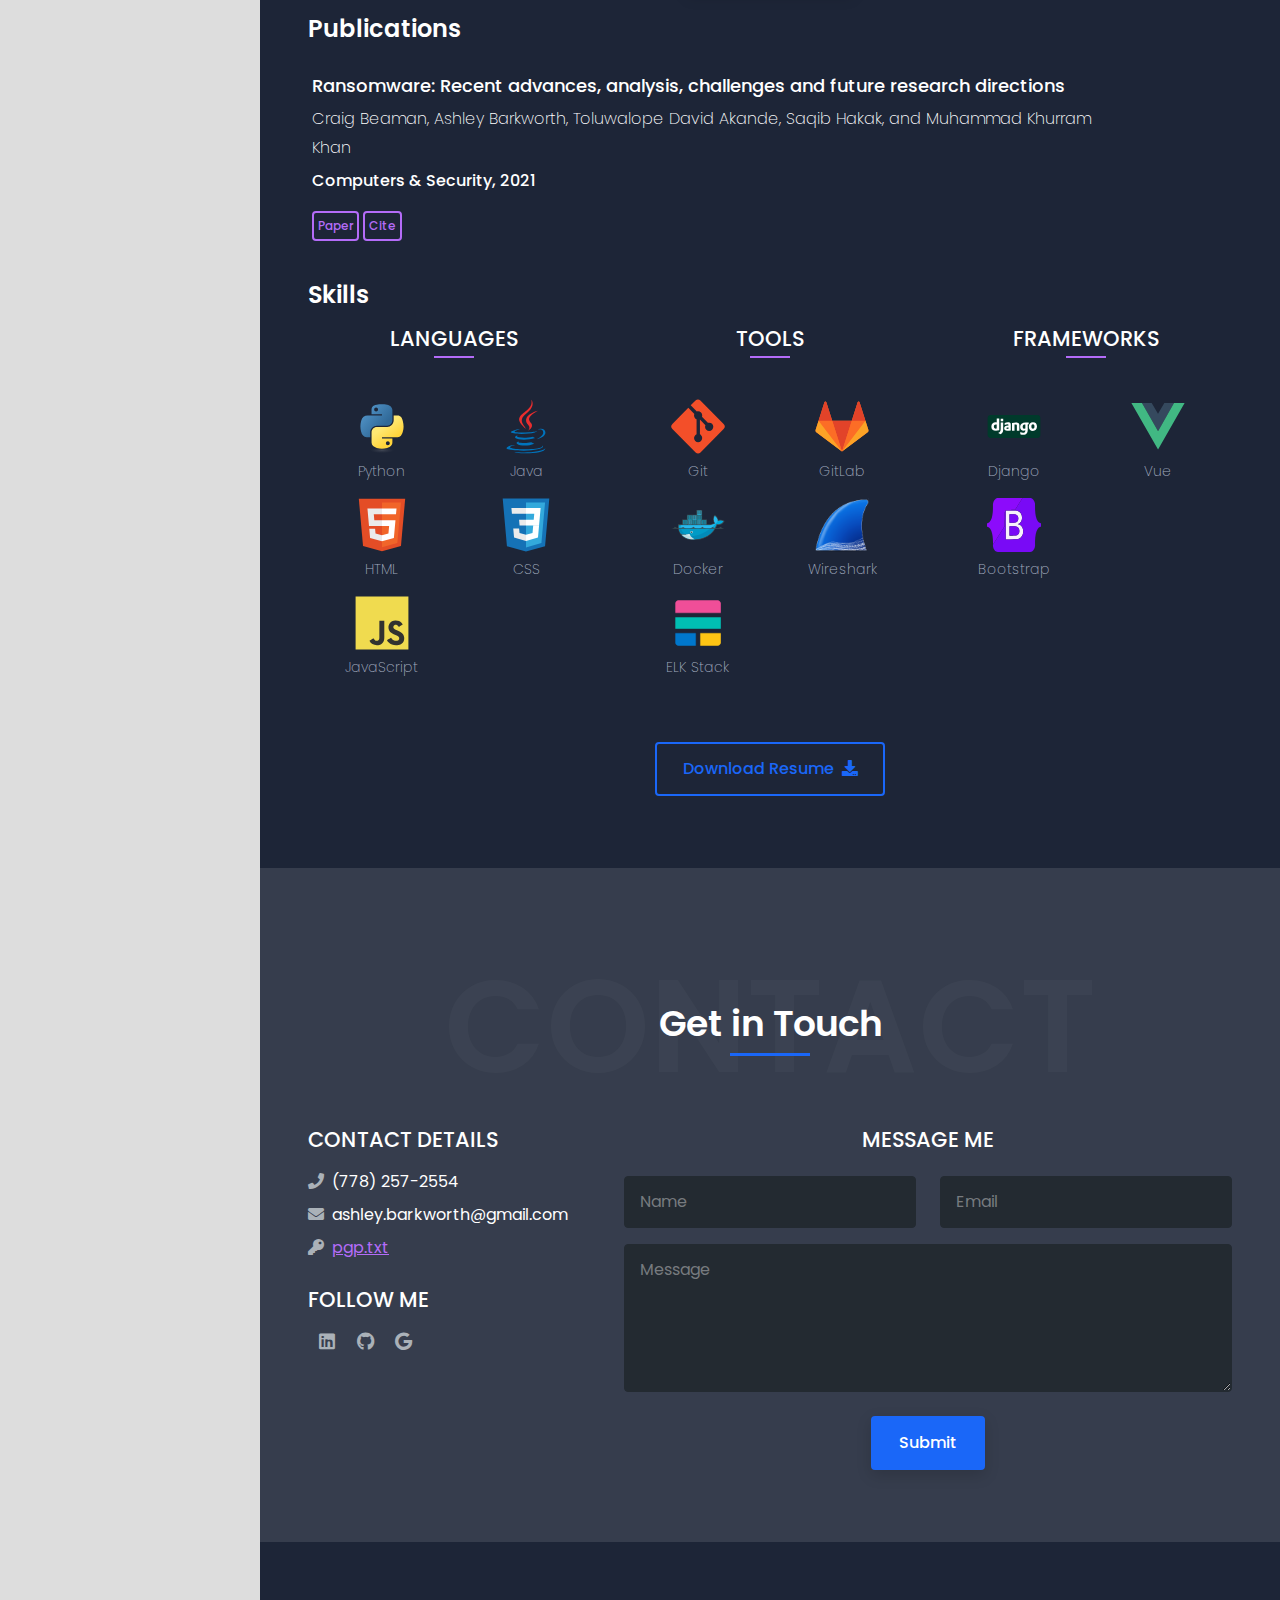
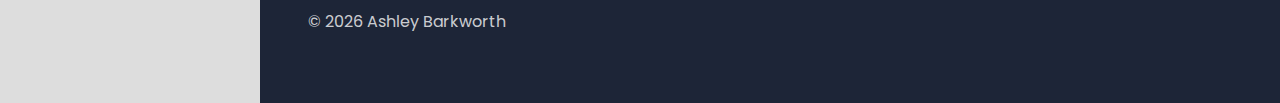
==== commit 81cf0388: "changed profile, modified stats, removed pupblication PDF" ====
--- a/index.html
+++ b/index.html
@@ -39,7 +39,7 @@
                 <!-- Logo -->
                 <a href="https://ashleybarkworth.github.io" class="mb-lg-auto mt-lg-4 no-underline">
                     <span class="bg-dark-2 rounded-pill p-2 mb-lg-1 d-none d-lg-inline-block">
-                        <img class="img-fluid rounded-pill d-block" src="img/profile.jpg" alt="Profile Picture">
+                        <img class="img-fluid rounded-pill d-block" src="img/headshot.jpg" alt="Profile Picture">
                     </span>
                     <h1 class="text-5 text-white text-center mb-0 d-lg-block">Ashley Barkworth</h1>
                 </a>
@@ -115,29 +115,28 @@
             <!-- Heading end-->
             <div class="row">
                 <div class="col-lg-8 text-lg-left">
-                    <h2 class="text-7 text-white mb-3">Hi, I'm <span class="text-secondary">Ashley Barkworth</span>. Nice to meet you!</h2>
+                    <h2 class="text-7 text-white mb-3">I'm <span class="text-secondary">Ashley Barkworth</span>. Nice to meet you!</h2>
                     <p class="text-light-3 font-weight-400 description">I currently work at Bell Canada, where I develop security applications in the
                          Security Operations Centre (SOC). I recently graduated from the University of New Brunswick with a
-                        Master of Applied Cybersecurity. Before that, I graduated from the University of British Columbia with an honours B.Sc. in computer science
+                        master's in applied cybersecurity. Before that, I graduated from the University of British Columbia with an honours B.Sc. in computer science
                         and a minor in mathematics.
                     </p>
-                    <p class="text-light-3 description">I'm interested in cybersecurity, math, and software development.
-                        Check out my recently published <a href="https://www.sciencedirect.com/science/article/pii/S016740482100314X" target="_blank">paper on ransomware</a>
-                        and check out the rest of my page to get in touch.</p>
+                    <p class="text-light-3 description">I'm interested in cybersecurity, math, and software development. Check out the rest of my page to see what I've done, and feel free to get in touch. Thanks for stopping by!</p>
                 </div>
                 <div class="col-lg-4 mt-5 mt-lg-0">
                     <div class="pl-4">
                         <ul class="list-style-2 list-style-light text-light-3" id="info-list">
                             <li><i class='fa fa-birthday-cake'></i> &nbsp;<div id="age"></div></li>
-                            <li><i class="fa fa-location-arrow"></i>&nbsp; Nanaimo, BC</li>
+                            <li><i class="fa fa-map-pin"></i>&nbsp; Nanaimo, BC</li>
                             <li><i class="fas fa-envelope"></i> &nbsp;<a href="mailto:ashley.barkworth@gmail.com">ashley.barkworth@gmail.com</a></li>
+                            <li><i class="fas fa-heart"></i> Guitar, volleyball, cats &#128049; </li>
                         </ul>
-                        <a href="files/resume.pdf" target="_blank" class="btn btn-primary rounded ">Download Resume</a>
+
                     </div>
                 </div>
             </div>
-            <div class="brands-grid separator-border separator-border-light mt-5">
-                <div class="row">
+<!--            <div class="brands-grid separator-border separator-border-light mt-5">-->
+<!--                <div class="row">-->
 <!--                    <div class="col-6 col-md-6">-->
 <!--                        <div class="featured-box text-center">-->
 <!--                            <h4 class="text-12 text-white-50 mb-0"><span class="counter" data-from="0" data-to="4">4</span>+</h4>-->
@@ -150,8 +149,8 @@
 <!--                            <p class="text-light mb-0">Courses &amp; Certificates</p>-->
 <!--                        </div>-->
 <!--                    </div>-->
-                </div>
-            </div>
+<!--                </div>-->
+<!--                </div>-->
           </div>
         </section>
         <!-- Resume -->
@@ -268,7 +267,7 @@
                                             </a>
                                         </p>
                                         <span>
-                                            <p class="badge badge-success date text-2 font-weight-400">SEP 2020 - AUG 2021</p>
+                                            <p class="badge badge-success date text-2 font-weight-400">SEP 2020 - OCT 2021</p>
                                             <p class="badge badge-success gpa text-2 font-weight-400">GPA: 4.2 / 4.3</p>
                                         </span>
                                         <h3 class="text-4 text-white">Master of Applied Cybersecurity</h3>
@@ -279,7 +278,7 @@
                                             <li>Cryptanalysis and Database Security</li>
                                             <li>Software Security</li>
                                             <li>Digital Forensics</li>
-                                            <li>Capstone Project</li>
+                                            <li><a href="files/capstone.pdf" target="_blank">Capstone Project</a></li>
                                         </ul>
                                     </div>
                                 </div>
@@ -294,7 +293,7 @@
                                             <a href="https://www.cs.ubc.ca" target="_blank"><i class="fas fa-external-link-alt"></i></a>
                                         </p>
                                         <span>
-                                            <p class="badge badge-success date text-2 font-weight-400">SEP 2016 - APR 2020</p>
+                                            <p class="badge badge-success date text-2 font-weight-400">SEP 2016 - MAY 2020</p>
                                             <p class="badge badge-success gpa text-2 font-weight-400">GPA: 91.2%</p>
                                         </span>
                                         <h3 class="text-4 text-white">Bachelor of Science</h3>
@@ -558,9 +557,8 @@
 
                     <div class="publications-details mb-0">
                         <p class="text-white font-weight-200 mb-1">Craig Beaman, Ashley Barkworth, Toluwalope David Akande, Saqib Hakak, and Muhammad Khurram Khan</p>
-                        <p class="text-white font-weight-500">Computers & Security 2021</p>
+                        <p class="text-white font-weight-500">Computers & Security, 2021</p>
                         <a class="btn btn-outline-secondary rounded shadow-none text-1 p-1" href="https://www.sciencedirect.com/science/article/pii/S016740482100314X" target="_blank">Paper</a>
-                        <a class="btn btn-outline-secondary rounded shadow-none text-1 p-1" href="files/publication.pdf" target="_blank">PDF</a>
                         <a class="btn btn-outline-secondary rounded shadow-none text-1 p-1 js-cite-modal" data-filename="files/citation.bib" target="_blank">Cite</a>
                     </div>
                 </div>
